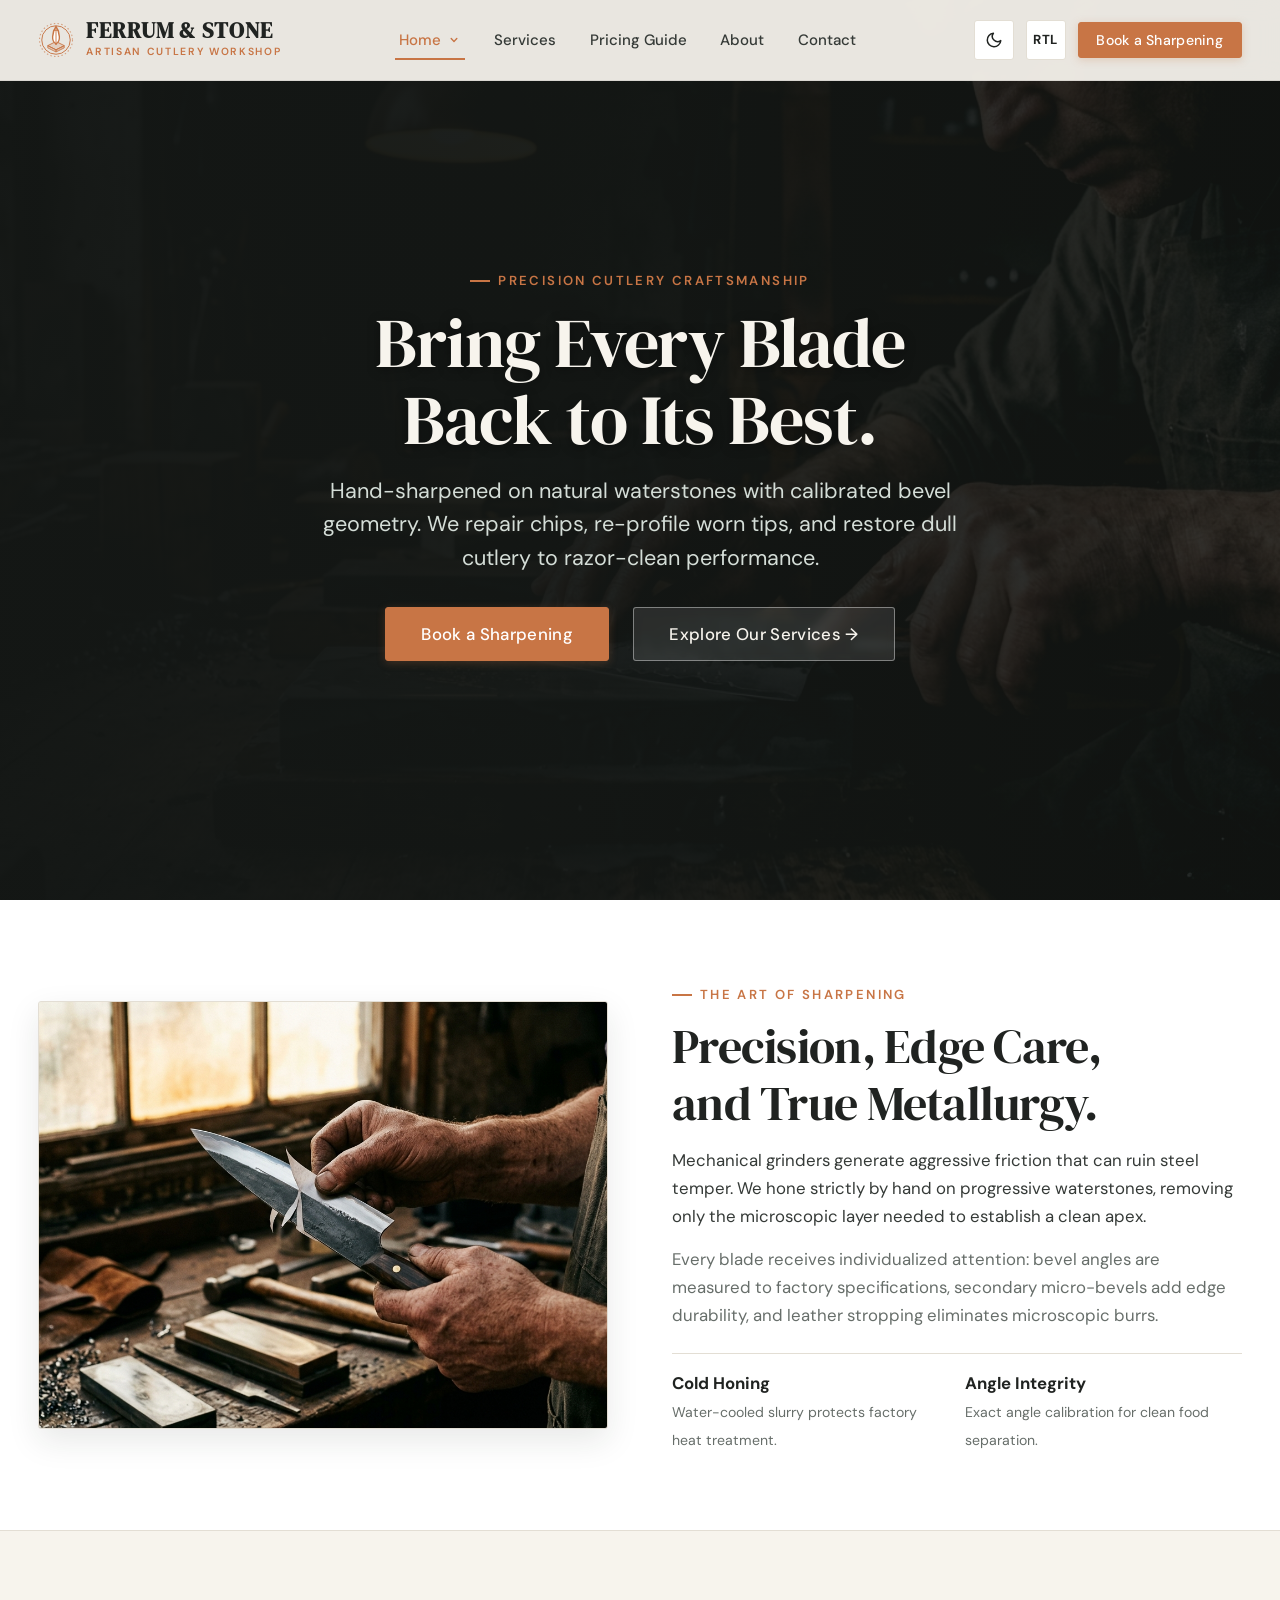
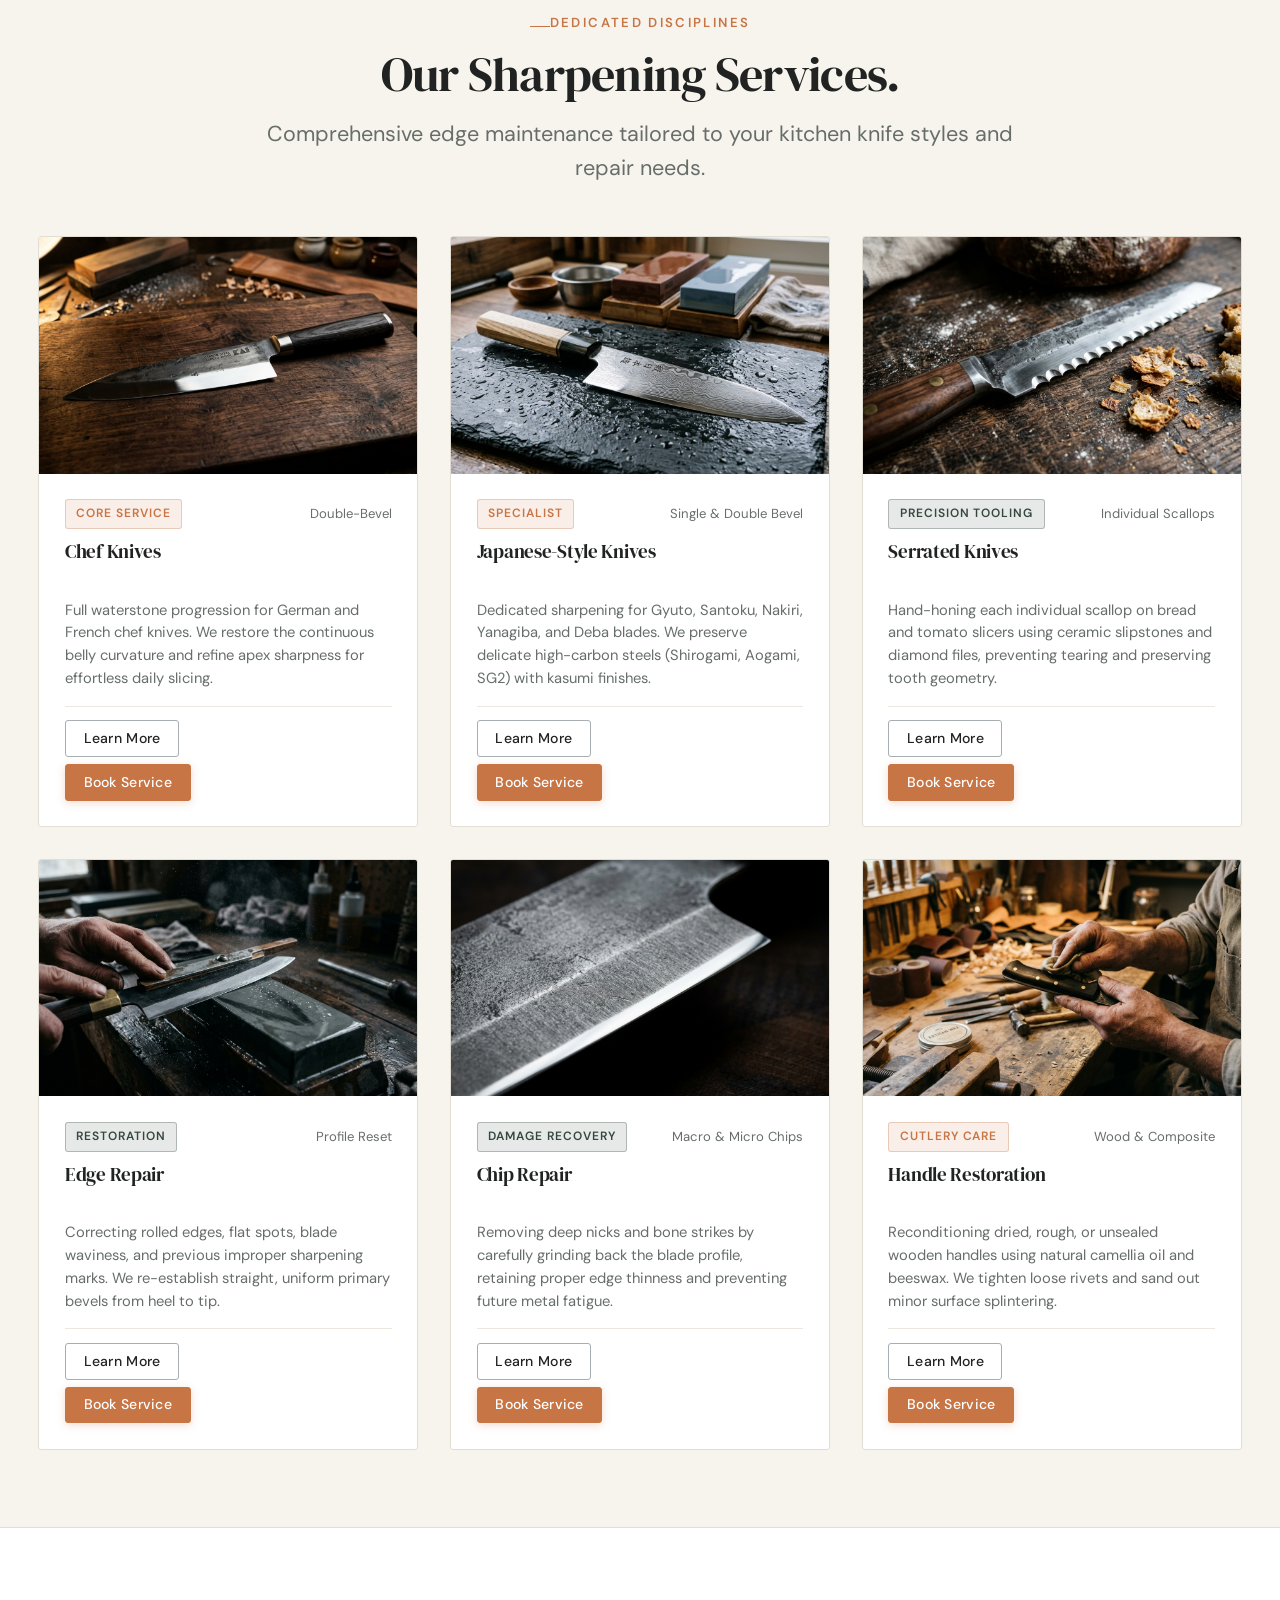
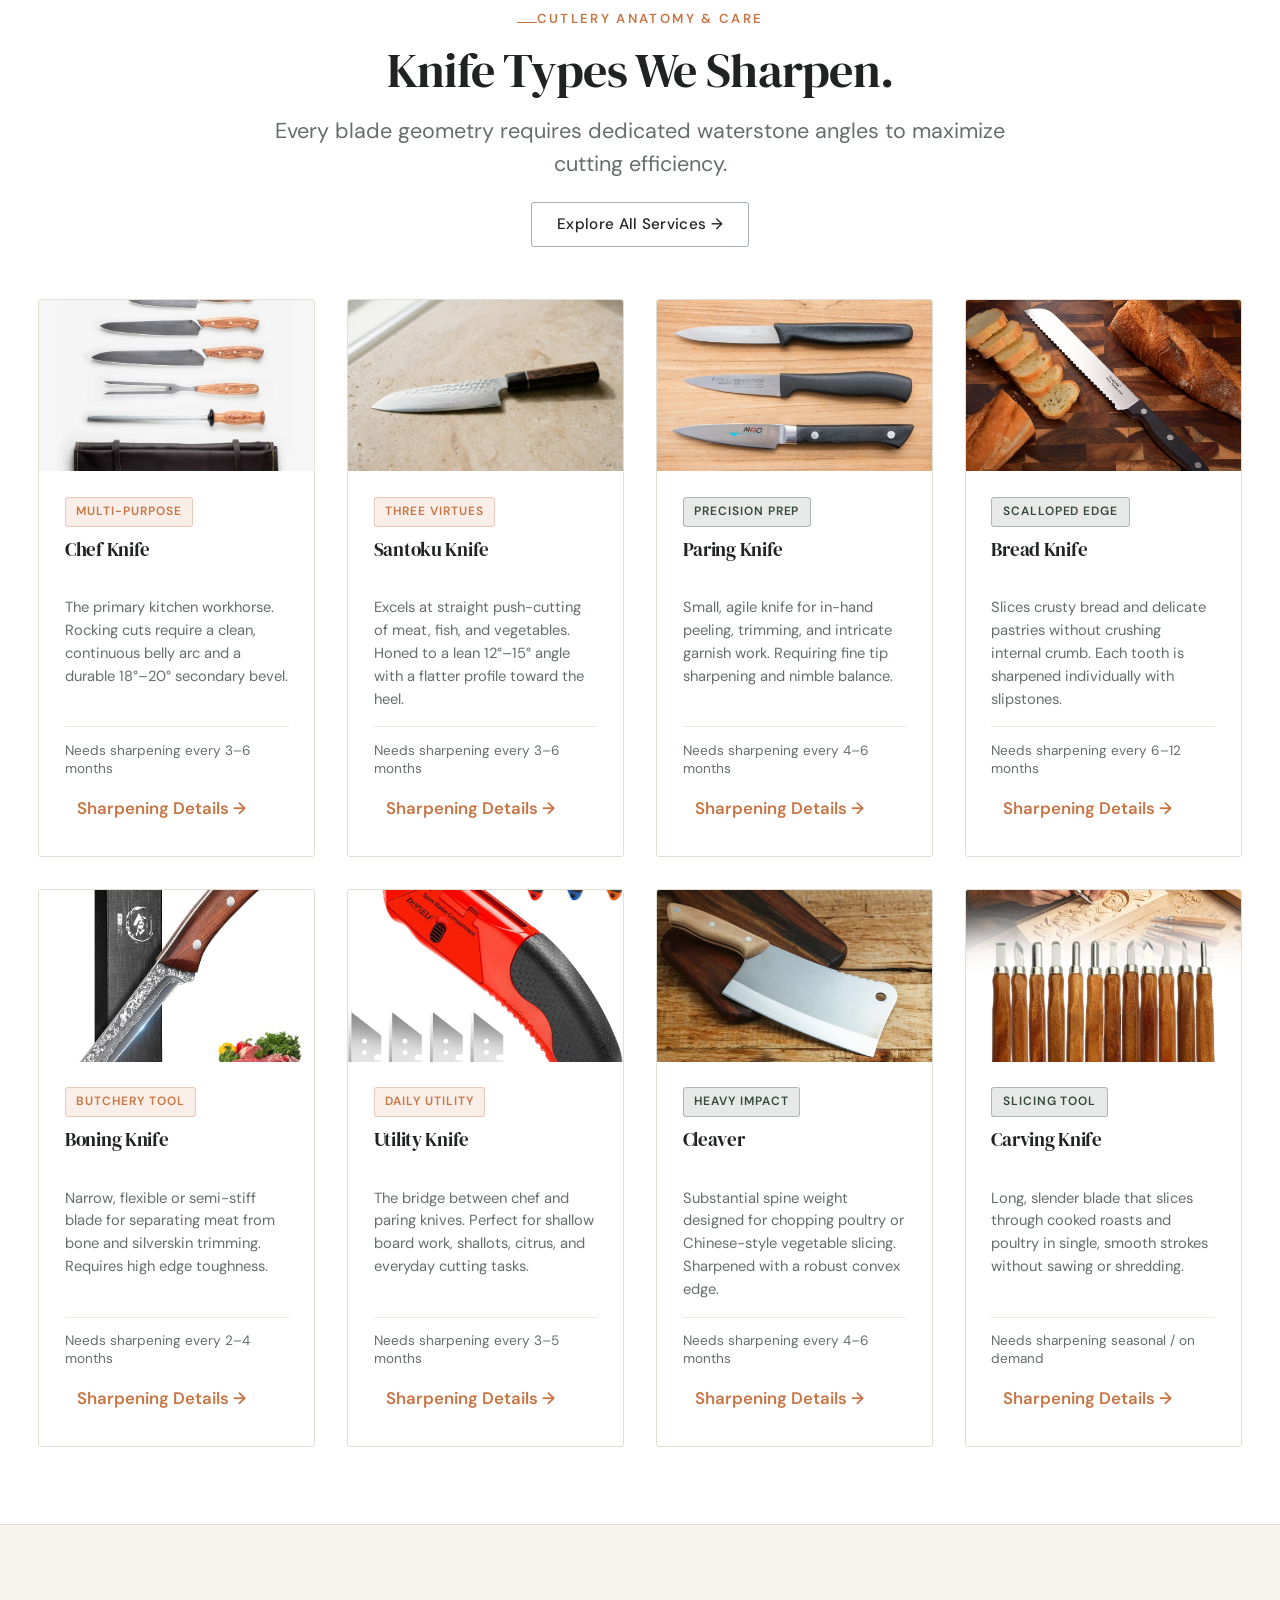
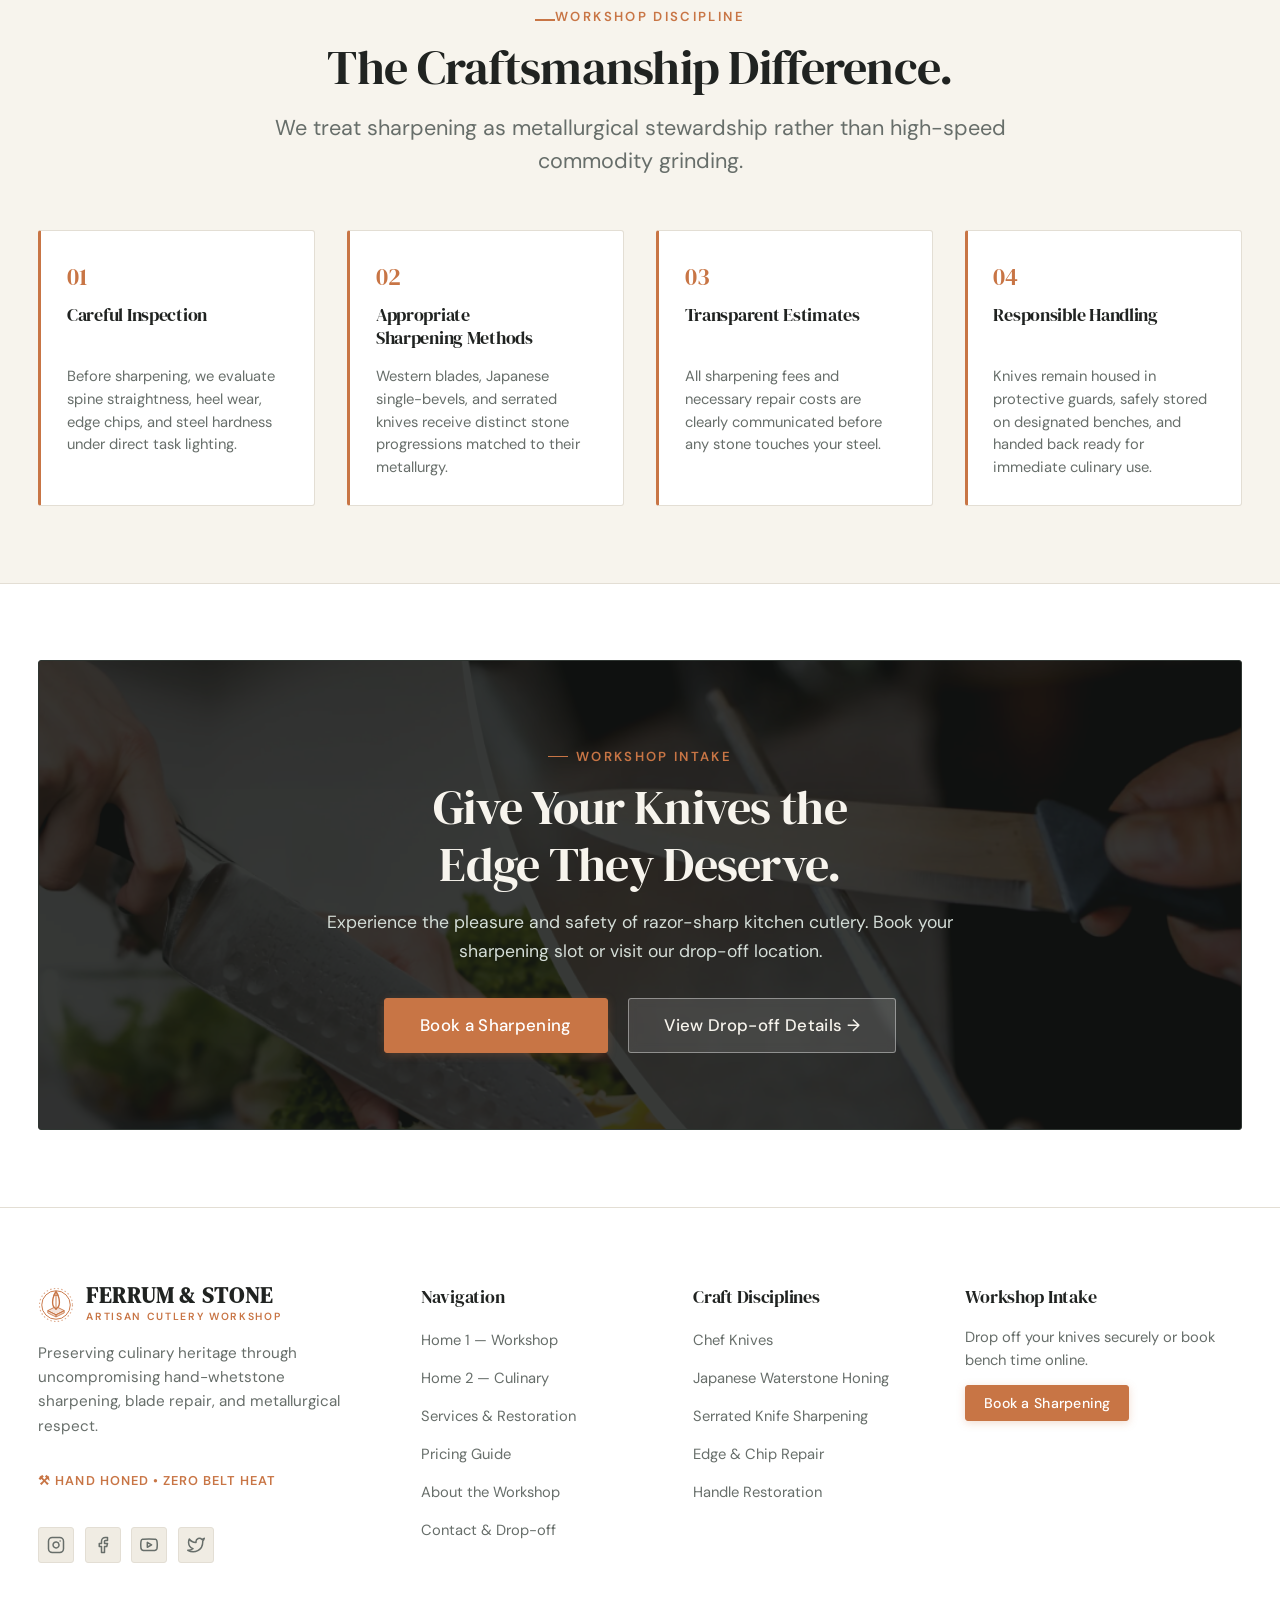
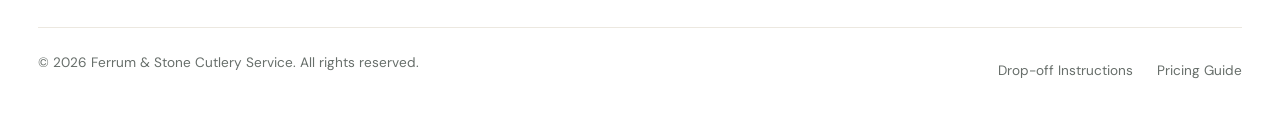
==== index.html @ 96466d09 "commit" ====
<!DOCTYPE html>
<html lang="en" dir="ltr" data-theme="light">
<head>
  <meta charset="UTF-8">
  <meta name="viewport" content="width=device-width, initial-scale=1.0">
  <title>Ferrum &amp; Stone | The Precision Workshop &bull; Artisan Knife Sharpening</title>
  <meta name="description" content="Precision waterstone knife sharpening and cutlery repair for culinary professionals and home cooks. Bring every blade back to its best.">
  <link rel="icon" type="image/svg+xml" href="assets/favicon.svg">
  <link rel="stylesheet" href="css/design-system.css">
  <link rel="stylesheet" href="css/layout.css">
</head>
<body>

  <!-- Page Loader -->
  <div id="pageLoader" class="page-loader" aria-hidden="true">
    <div class="loader-content">
      <svg class="loader-emblem" viewBox="0 0 48 48" fill="none" xmlns="http://www.w3.org/2000/svg">
        <circle cx="24" cy="24" r="22" stroke="#c06038" stroke-width="1.5" stroke-dasharray="3 3" opacity="0.6"/>
        <circle cx="24" cy="24" r="19" stroke="#c06038" stroke-width="1.25"/>
        <path d="M13 31.5L24 37L35 31.5L24 26L13 31.5Z" fill="#c06038" fill-opacity="0.25" stroke="#c06038" stroke-width="1.2"/>
        <path d="M24 6C24 6 28 11.5 28.5 19.5C28.8 24 26.8 27.5 24 29C21.2 27.5 19.2 24 19.5 19.5C20 11.5 24 6 24 6Z" fill="#181e1a" stroke="#d4af37" stroke-width="1.8"/>
        <line x1="24" y1="7" x2="24" y2="28" stroke="#ffffff" stroke-width="1.2" opacity="0.75"/>
        <circle cx="24" cy="29" r="2" fill="#ffd166"/>
      </svg>
      <div class="loader-brand-title">FERRUM &amp; STONE</div>
      <div class="loader-brand-sub">Artisan Cutlery Workshop</div>
      <div class="loader-bar-wrap"><div class="loader-bar-fill"></div></div>
    </div>
  </div>

  <!-- Shared Header / Navbar -->
  <header class="site-header" id="mainHeader">
    <div class="container">
      <nav class="navbar-container" aria-label="Main Navigation">
        
        <!-- Brand Logo -->
        <a href="index.html" class="brand-logo" aria-label="Ferrum and Stone - Home">
          <div class="brand-icon" aria-hidden="true">
            <svg viewBox="0 0 48 48" fill="none" xmlns="http://www.w3.org/2000/svg">
              <circle cx="24" cy="24" r="22" stroke="currentColor" stroke-width="1.5" stroke-dasharray="2 3" opacity="0.6"/>
              <circle cx="24" cy="24" r="19" stroke="currentColor" stroke-width="1.25"/>
              <path d="M13 31.5L24 37L35 31.5L24 26L13 31.5Z" fill="currentColor" fill-opacity="0.2" stroke="currentColor" stroke-width="1.2" stroke-linejoin="round"/>
              <path d="M13 31.5V34.5L24 40V37L13 31.5Z" fill="currentColor" fill-opacity="0.3" stroke="currentColor" stroke-width="1"/>
              <path d="M35 31.5V34.5L24 40V37L35 31.5Z" fill="currentColor" fill-opacity="0.4" stroke="currentColor" stroke-width="1"/>
              <path d="M24 6C24 6 28 11.5 28.5 19.5C28.8 24 26.8 27.5 24 29C21.2 27.5 19.2 24 19.5 19.5C20 11.5 24 6 24 6Z" fill="var(--bg-surface)" stroke="currentColor" stroke-width="1.8" stroke-linejoin="round"/>
              <line x1="24" y1="7" x2="24" y2="28" stroke="currentColor" stroke-width="1.2" stroke-linecap="round"/>
              <path d="M21 11H27" stroke="currentColor" stroke-width="1.5" stroke-linecap="round"/>
              <circle cx="24" cy="29" r="1.5" fill="currentColor"/>
            </svg>
          </div>
          <div class="brand-text">
            <span class="brand-name">Ferrum &amp; Stone</span>
            <span class="brand-tagline">Artisan Cutlery Workshop</span>
          </div>
        </a>

        <!-- Centered Navigation -->
        <div class="nav-center-wrapper">
          <ul class="nav-links">
            <li class="nav-dropdown" id="homeDropdown">
              <button type="button" class="dropdown-trigger active" aria-expanded="false" aria-haspopup="true" aria-controls="homeMenu">
                <span>Home</span>
                <svg class="chevron-icon" viewBox="0 0 20 20" fill="currentColor" aria-hidden="true">
                  <path fill-rule="evenodd" d="M5.293 7.293a1 1 0 011.414 0L10 10.586l3.293-3.293a1 1 0 111.414 1.414l-4 4a1 1 0 01-1.414 0l-4-4a1 1 0 010-1.414z" clip-rule="evenodd"/>
                </svg>
              </button>
              <div class="dropdown-menu" id="homeMenu" role="menu">
                <a href="index.html" class="dropdown-item" role="menuitem">Home 1 — Workshop</a>
                <a href="home-2.html" class="dropdown-item" role="menuitem">Home 2 — Culinary Edition</a>
              </div>
            </li>
            <li><a href="services.html" class="nav-link">Services</a></li>
            <li><a href="pricing.html" class="nav-link">Pricing Guide</a></li>
            <li><a href="about.html" class="nav-link">About</a></li>
            <li><a href="contact.html" class="nav-link">Contact</a></li>
          </ul>
        </div>

        <!-- Header Actions: Theme & Direction Toggles + CTA -->
        <div class="header-actions">
          <button type="button" class="btn-icon theme-toggle-btn" aria-label="Toggle dark/light theme" title="Toggle Theme">
            <svg class="icon-moon" width="18" height="18" viewBox="0 0 24 24" fill="none" stroke="currentColor" stroke-width="2" stroke-linecap="round" stroke-linejoin="round" aria-hidden="true">
              <path d="M21 12.79A9 9 0 1 1 11.21 3 7 7 0 0 0 21 12.79z"></path>
            </svg>
            <svg class="icon-sun" width="18" height="18" viewBox="0 0 24 24" fill="none" stroke="currentColor" stroke-width="2" stroke-linecap="round" stroke-linejoin="round" aria-hidden="true" style="display: none;">
              <circle cx="12" cy="12" r="5"></circle>
              <line x1="12" y1="1" x2="12" y2="3"></line>
              <line x1="12" y1="21" x2="12" y2="23"></line>
              <line x1="4.22" y1="4.22" x2="5.64" y2="5.64"></line>
              <line x1="18.36" y1="18.36" x2="19.78" y2="19.78"></line>
              <line x1="1" y1="12" x2="3" y2="12"></line>
              <line x1="21" y1="12" x2="23" y2="12"></line>
              <line x1="4.22" y1="19.78" x2="5.64" y2="18.36"></line>
              <line x1="18.36" y1="5.64" x2="19.78" y2="4.22"></line>
            </svg>
          </button>

          <button type="button" class="btn-icon dir-toggle-btn" aria-label="Toggle text direction LTR/RTL" title="Toggle RTL">
            <span class="dir-label">RTL</span>
          </button>

          <a href="contact.html#book" class="btn btn-primary btn-sm btn-book">Book a Sharpening</a>

          <!-- Hamburger Button (Mobile / Tablet / iPad) -->
          <button type="button" class="hamburger-btn" aria-label="Toggle Navigation Menu" aria-expanded="false" aria-controls="mobileDrawer">
            <span class="hamburger-icon" aria-hidden="true">
              <span class="hamburger-line"></span>
              <span class="hamburger-line"></span>
              <span class="hamburger-line"></span>
            </span>
          </button>
        </div>

      </nav>
    </div>
  </header>

  <!-- Mobile Drawer Backdrop & Menu -->
  <div class="mobile-nav-backdrop" id="mobileBackdrop"></div>
  <div class="mobile-nav-drawer" id="mobileDrawer" role="dialog" aria-modal="true" aria-label="Mobile Navigation">
    <div class="mobile-nav-header">
      <div class="brand-text">
        <span class="brand-name">Ferrum &amp; Stone</span>
        <span class="brand-tagline">Artisan Cutlery</span>
      </div>
      <button type="button" class="mobile-nav-close" aria-label="Close navigation menu">
        <svg width="20" height="20" viewBox="0 0 24 24" fill="none" stroke="currentColor" stroke-width="2" stroke-linecap="round" stroke-linejoin="round" aria-hidden="true">
          <line x1="18" y1="6" x2="6" y2="18"></line>
          <line x1="6" y1="6" x2="18" y2="18"></line>
        </svg>
      </button>
    </div>

    <div class="mobile-nav-list">
      <div class="mobile-dropdown" id="mobileHomeDropdown">
        <button type="button" class="mobile-dropdown-header active" aria-expanded="false">
          <span>Home</span>
          <svg class="chevron-icon" width="16" height="16" viewBox="0 0 20 20" fill="currentColor" aria-hidden="true">
            <path fill-rule="evenodd" d="M5.293 7.293a1 1 0 011.414 0L10 10.586l3.293-3.293a1 1 0 111.414 1.414l-4 4a1 1 0 01-1.414 0l-4-4a1 1 0 010-1.414z" clip-rule="evenodd"/>
          </svg>
        </button>
        <div class="mobile-sub-menu">
          <a href="index.html" class="mobile-sub-link active">Home 1 — Workshop</a>
          <a href="home-2.html" class="mobile-sub-link">Home 2 — Culinary Edition</a>
        </div>
      </div>
      <a href="services.html" class="mobile-nav-link">Services</a>
      <a href="pricing.html" class="mobile-nav-link">Pricing Guide</a>
      <a href="about.html" class="mobile-nav-link">About</a>
      <a href="contact.html" class="mobile-nav-link">Contact</a>
    </div>

    <div class="mobile-nav-footer">
      <a href="contact.html#book" class="btn btn-primary" style="width: 100%;">Book a Sharpening</a>
      <div class="mobile-toggles-row">
        <div class="mobile-toggle-item">
          <span>Theme:</span>
          <button type="button" class="btn-icon theme-toggle-btn" aria-label="Toggle theme in drawer">
            <svg class="icon-moon" width="16" height="16" viewBox="0 0 24 24" fill="none" stroke="currentColor" stroke-width="2"><path d="M21 12.79A9 9 0 1 1 11.21 3 7 7 0 0 0 21 12.79z"></path></svg>
            <svg class="icon-sun" width="16" height="16" viewBox="0 0 24 24" fill="none" stroke="currentColor" stroke-width="2" stroke-linecap="round" stroke-linejoin="round" style="display:none;"><circle cx="12" cy="12" r="5"></circle><line x1="12" y1="1" x2="12" y2="3"></line><line x1="12" y1="21" x2="12" y2="23"></line><line x1="4.22" y1="4.22" x2="5.64" y2="5.64"></line><line x1="18.36" y1="18.36" x2="19.78" y2="19.78"></line><line x1="1" y1="12" x2="3" y2="12"></line><line x1="21" y1="12" x2="23" y2="12"></line><line x1="4.22" y1="19.78" x2="5.64" y2="18.36"></line><line x1="18.36" y1="5.64" x2="19.78" y2="4.22"></line></svg>
          </button>
        </div>
        <div class="mobile-toggle-item">
          <span>Direction:</span>
          <button type="button" class="btn-icon dir-toggle-btn" aria-label="Toggle text direction in drawer">
            <span class="dir-label">RTL</span>
          </button>
        </div>
      </div>
    </div>
  </div>

  <!-- Main Content: Exactly 6 Sections -->
  <main id="mainContent">

    <!-- =======================================================================
         SECTION 1: FULL-SCREEN HERO
         "The Precision Workshop" Style
         ======================================================================= -->
    <section class="h1-hero" id="heroHome1" aria-label="Workshop Introduction">
      <div class="h1-hero-bg">
        <img src="assets/images/h1_hero_sharpening.jpg" alt="Artisan craftsman hand-sharpening a chef knife on a wet Japanese waterstone" loading="eager">
      </div>
      <div class="h1-hero-overlay"></div>
      
      <div class="container">
        <div class="h1-hero-content">
          <span class="eyebrow" style="color: var(--color-copper);">Precision Cutlery Craftsmanship</span>
          <h1>Bring Every Blade Back to Its Best.</h1>
          <p class="text-lead">
            Hand-sharpened on natural waterstones with calibrated bevel geometry. We repair chips, re-profile worn tips, and restore dull cutlery to razor-clean performance.
          </p>
          <div class="h1-hero-actions">
            <a href="contact.html#book" class="btn btn-primary btn-lg">Book a Sharpening</a>
            <a href="services.html" class="btn btn-secondary btn-lg">Explore Our Services &rarr;</a>
          </div>
        </div>
      </div>
    </section>

    <!-- =======================================================================
         SECTION 2: THE ART OF SHARPENING
         Editorial Split Layout with Large Process Photograph
         ======================================================================= -->
    <section style="padding: clamp(3.5rem, 6vw, 6.5rem) 0; background-color: var(--bg-surface); border-bottom: 1px solid var(--border-light);" id="artOfSharpening" aria-label="The Art of Sharpening">
      <div class="container">
        
        <div class="editorial-split">
          
          <!-- Large Process Photograph -->
          <div class="editorial-img-frame">
            <img src="assets/images/h1_process_editorial.jpg" alt="Artisan inspecting paper-thin edge test in workshop against natural light" loading="lazy">
          </div>

          <!-- Editorial Copy -->
          <div>
            <span class="eyebrow">The Art of Sharpening</span>
            <h2>Precision, Edge Care, and True Metallurgy.</h2>
            <p style="color: var(--text-body); font-size: 1.05rem; margin-bottom: var(--space-md);">
              Mechanical grinders generate aggressive friction that can ruin steel temper. We hone strictly by hand on progressive waterstones, removing only the microscopic layer needed to establish a clean apex.
            </p>
            <p style="color: var(--text-muted); margin-bottom: var(--space-lg);">
              Every blade receives individualized attention: bevel angles are measured to factory specifications, secondary micro-bevels add edge durability, and leather stropping eliminates microscopic burrs.
            </p>
            
            <div style="display: grid; grid-template-columns: 1fr 1fr; gap: 1rem; border-top: 1px solid var(--border-light); padding-top: var(--space-md);">
              <div>
                <strong style="color: var(--text-primary); display: block; font-size: 1.05rem;">Cold Honing</strong>
                <span style="font-size: 0.88rem; color: var(--text-muted);">Water-cooled slurry protects factory heat treatment.</span>
              </div>
              <div>
                <strong style="color: var(--text-primary); display: block; font-size: 1.05rem;">Angle Integrity</strong>
                <span style="font-size: 0.88rem; color: var(--text-muted);">Exact angle calibration for clean food separation.</span>
              </div>
            </div>
          </div>

        </div>

      </div>
    </section>

    <!-- =======================================================================
         SECTION 3: OUR SHARPENING SERVICES
         Six service categories with unique images & strictly max 2 cards per row
         ======================================================================= -->
    <section style="padding: clamp(3.5rem, 6vw, 6.5rem) 0; background-color: var(--bg-primary); border-bottom: 1px solid var(--border-light);" id="sharpeningServices" aria-label="Our Sharpening Services">
      <div class="container">
        
        <header class="section-header">
          <span class="eyebrow">Dedicated Disciplines</span>
          <h2>Our Sharpening Services.</h2>
          <p class="text-lead">
            Comprehensive edge maintenance tailored to your kitchen knife styles and repair needs.
          </p>
        </header>

        <!-- RESPONSIVE GRID: Desktop 3 cards per row, iPad & iPad Pro max 2 cards, Mobile 1 card -->
        <div class="services-grid">

          <!-- Service 1: Chef Knives -->
          <article class="feature-card">
            <div class="feature-card-media">
              <img src="assets/images/h1_service_chef.jpg" alt="Artisan forged carbon steel chef knife on dark wood board" loading="lazy">
            </div>
            <div class="feature-card-content">
              <div class="feature-card-header">
                <span class="badge badge-copper">Core Service</span>
                <span style="font-size: 0.82rem; color: var(--text-muted);">Double-Bevel</span>
              </div>
              <h3 class="feature-card-title">Chef Knives</h3>
              <p class="feature-card-desc">
                Full waterstone progression for German and French chef knives. We restore the continuous belly curvature and refine apex sharpness for effortless daily slicing.
              </p>
              <div class="feature-card-footer">
                <a href="services.html" class="btn btn-secondary btn-sm">Learn More</a>
                <a href="contact.html#book" class="btn btn-primary btn-sm">Book Service</a>
              </div>
            </div>
          </article>

          <!-- Service 2: Japanese-Style Knives -->
          <article class="feature-card">
            <div class="feature-card-media">
              <img src="assets/images/h1_service_japanese.jpg" alt="Japanese Gyuto knife with wavy Damascus steel and wa-handle" loading="lazy">
            </div>
            <div class="feature-card-content">
              <div class="feature-card-header">
                <span class="badge badge-copper">Specialist</span>
                <span style="font-size: 0.82rem; color: var(--text-muted);">Single &amp; Double Bevel</span>
              </div>
              <h3 class="feature-card-title">Japanese-Style Knives</h3>
              <p class="feature-card-desc">
                Dedicated sharpening for Gyuto, Santoku, Nakiri, Yanagiba, and Deba blades. We preserve delicate high-carbon steels (Shirogami, Aogami, SG2) with kasumi finishes.
              </p>
              <div class="feature-card-footer">
                <a href="services.html" class="btn btn-secondary btn-sm">Learn More</a>
                <a href="contact.html#book" class="btn btn-primary btn-sm">Book Service</a>
              </div>
            </div>
          </article>

          <!-- Service 3: Serrated Knives -->
          <article class="feature-card">
            <div class="feature-card-media">
              <img src="assets/images/h1_service_serrated.jpg" alt="Artisan serrated bread knife with individual sharpened scallops" loading="lazy">
            </div>
            <div class="feature-card-content">
              <div class="feature-card-header">
                <span class="badge badge-forest">Precision Tooling</span>
                <span style="font-size: 0.82rem; color: var(--text-muted);">Individual Scallops</span>
              </div>
              <h3 class="feature-card-title">Serrated Knives</h3>
              <p class="feature-card-desc">
                Hand-honing each individual scallop on bread and tomato slicers using ceramic slipstones and diamond files, preventing tearing and preserving tooth geometry.
              </p>
              <div class="feature-card-footer">
                <a href="services.html" class="btn btn-secondary btn-sm">Learn More</a>
                <a href="contact.html#book" class="btn btn-primary btn-sm">Book Service</a>
              </div>
            </div>
          </article>

          <!-- Service 4: Edge Repair -->
          <article class="feature-card">
            <div class="feature-card-media">
              <img src="assets/images/h1_service_edgerepair.jpg" alt="Macro view of knife edge reprofiling on coarse Japanese waterstone" loading="lazy">
            </div>
            <div class="feature-card-content">
              <div class="feature-card-header">
                <span class="badge badge-forest">Restoration</span>
                <span style="font-size: 0.82rem; color: var(--text-muted);">Profile Reset</span>
              </div>
              <h3 class="feature-card-title">Edge Repair</h3>
              <p class="feature-card-desc">
                Correcting rolled edges, flat spots, blade waviness, and previous improper sharpening marks. We re-establish straight, uniform primary bevels from heel to tip.
              </p>
              <div class="feature-card-footer">
                <a href="services.html" class="btn btn-secondary btn-sm">Learn More</a>
                <a href="contact.html#book" class="btn btn-primary btn-sm">Book Service</a>
              </div>
            </div>
          </article>

          <!-- Service 5: Chip Repair -->
          <article class="feature-card">
            <div class="feature-card-media">
              <img src="assets/images/h1_service_chiprepair.jpg" alt="Macro detail of restored bevel after chip grinding and polishing" loading="lazy">
            </div>
            <div class="feature-card-content">
              <div class="feature-card-header">
                <span class="badge badge-forest">Damage Recovery</span>
                <span style="font-size: 0.82rem; color: var(--text-muted);">Macro &amp; Micro Chips</span>
              </div>
              <h3 class="feature-card-title">Chip Repair</h3>
              <p class="feature-card-desc">
                Removing deep nicks and bone strikes by carefully grinding back the blade profile, retaining proper edge thinness and preventing future metal fatigue.
              </p>
              <div class="feature-card-footer">
                <a href="services.html" class="btn btn-secondary btn-sm">Learn More</a>
                <a href="contact.html#book" class="btn btn-primary btn-sm">Book Service</a>
              </div>
            </div>
          </article>

          <!-- Service 6: Handle Restoration -->
          <article class="feature-card">
            <div class="feature-card-media">
              <img src="assets/images/h1_service_handlerestore.jpg" alt="Artisan craftsman restoring wooden knife handle with wax conditioner" loading="lazy">
            </div>
            <div class="feature-card-content">
              <div class="feature-card-header">
                <span class="badge badge-copper">Cutlery Care</span>
                <span style="font-size: 0.82rem; color: var(--text-muted);">Wood &amp; Composite</span>
              </div>
              <h3 class="feature-card-title">Handle Restoration</h3>
              <p class="feature-card-desc">
                Reconditioning dried, rough, or unsealed wooden handles using natural camellia oil and beeswax. We tighten loose rivets and sand out minor surface splintering.
              </p>
              <div class="feature-card-footer">
                <a href="services.html" class="btn btn-secondary btn-sm">Learn More</a>
                <a href="contact.html#book" class="btn btn-primary btn-sm">Book Service</a>
              </div>
            </div>
          </article>

        </div>

      </div>
    </section>

    <!-- =======================================================================
         SECTION 4: KNIFE COLLECTION SHOWCASE
         Eight distinct knife types showcase with unique images & max 2 cards per row
         ======================================================================= -->
    <section style="padding: clamp(3.5rem, 6vw, 6.5rem) 0; background-color: var(--bg-surface); border-bottom: 1px solid var(--border-light);" id="knifeCollection" aria-label="Knife Collection Showcase">
      <div class="container">
        
        <header class="section-header">
          <span class="eyebrow">Cutlery Anatomy &amp; Care</span>
          <h2>Knife Types We Sharpen.</h2>
          <p class="text-lead">
            Every blade geometry requires dedicated waterstone angles to maximize cutting efficiency.
          </p>
          <div style="margin-top: 1.25rem;">
            <a href="services.html" class="btn btn-secondary">Explore All Services &rarr;</a>
          </div>
        </header>

        <!-- RESPONSIVE GRID: Desktop 4 cards per row, iPad & iPad Pro max 2 cards, Mobile 1 card -->
        <div class="collection-grid">

          <!-- 1. Chef Knife -->
          <article class="feature-card">
            <div class="feature-card-media">
              <img src="assets/images/h1_knife_chef.jpg" alt="Classic Western Chef knife on workbench" loading="lazy">
            </div>
            <div class="feature-card-content">
              <div class="feature-card-header">
                <span class="badge badge-copper">Multi-Purpose</span>
              </div>
              <h3 class="feature-card-title">Chef Knife</h3>
              <p class="feature-card-desc">
                The primary kitchen workhorse. Rocking cuts require a clean, continuous belly arc and a durable 18&deg;&ndash;20&deg; secondary bevel.
              </p>
              <div class="feature-card-footer">
                <span style="font-size: 0.85rem; color: var(--text-muted);">Needs sharpening every 3–6 months</span>
                <a href="services.html" class="btn-ghost">Sharpening Details &rarr;</a>
              </div>
            </div>
          </article>

          <!-- 2. Santoku -->
          <article class="feature-card">
            <div class="feature-card-media">
              <img src="assets/images/h1_knife_santoku.jpg" alt="Japanese Santoku knife with subtle Damascus ripples" loading="lazy">
            </div>
            <div class="feature-card-content">
              <div class="feature-card-header">
                <span class="badge badge-copper">Three Virtues</span>
              </div>
              <h3 class="feature-card-title">Santoku Knife</h3>
              <p class="feature-card-desc">
                Excels at straight push-cutting of meat, fish, and vegetables. Honed to a lean 12&deg;&ndash;15&deg; angle with a flatter profile toward the heel.
              </p>
              <div class="feature-card-footer">
                <span style="font-size: 0.85rem; color: var(--text-muted);">Needs sharpening every 3–6 months</span>
                <a href="services.html" class="btn-ghost">Sharpening Details &rarr;</a>
              </div>
            </div>
          </article>

          <!-- 3. Paring Knife -->
          <article class="feature-card">
            <div class="feature-card-media">
              <img src="assets/images/h1_knife_paring_user.jpg" alt="Precision paring knives on wooden surface" loading="lazy">
            </div>
            <div class="feature-card-content">
              <div class="feature-card-header">
                <span class="badge badge-forest">Precision Prep</span>
              </div>
              <h3 class="feature-card-title">Paring Knife</h3>
              <p class="feature-card-desc">
                Small, agile knife for in-hand peeling, trimming, and intricate garnish work. Requiring fine tip sharpening and nimble balance.
              </p>
              <div class="feature-card-footer">
                <span style="font-size: 0.85rem; color: var(--text-muted);">Needs sharpening every 4–6 months</span>
                <a href="services.html" class="btn-ghost">Sharpening Details &rarr;</a>
              </div>
            </div>
          </article>

          <!-- 4. Bread Knife -->
          <article class="feature-card">
            <div class="feature-card-media">
              <img src="assets/images/h1_knife_bread_user.jpg" alt="Serrated bread knife beside sliced artisan loaf" loading="lazy">
            </div>
            <div class="feature-card-content">
              <div class="feature-card-header">
                <span class="badge badge-forest">Scalloped Edge</span>
              </div>
              <h3 class="feature-card-title">Bread Knife</h3>
              <p class="feature-card-desc">
                Slices crusty bread and delicate pastries without crushing internal crumb. Each tooth is sharpened individually with slipstones.
              </p>
              <div class="feature-card-footer">
                <span style="font-size: 0.85rem; color: var(--text-muted);">Needs sharpening every 6–12 months</span>
                <a href="services.html" class="btn-ghost">Sharpening Details &rarr;</a>
              </div>
            </div>
          </article>

          <!-- 5. Boning Knife -->
          <article class="feature-card">
            <div class="feature-card-media">
              <img src="assets/images/h1_knife_boning_user.png" alt="Curved boning and prep knife with wooden handle" loading="lazy">
            </div>
            <div class="feature-card-content">
              <div class="feature-card-header">
                <span class="badge badge-copper">Butchery Tool</span>
              </div>
              <h3 class="feature-card-title">Boning Knife</h3>
              <p class="feature-card-desc">
                Narrow, flexible or semi-stiff blade for separating meat from bone and silverskin trimming. Requires high edge toughness.
              </p>
              <div class="feature-card-footer">
                <span style="font-size: 0.85rem; color: var(--text-muted);">Needs sharpening every 2–4 months</span>
                <a href="services.html" class="btn-ghost">Sharpening Details &rarr;</a>
              </div>
            </div>
          </article>

          <!-- 6. Utility Knife -->
          <article class="feature-card">
            <div class="feature-card-media">
              <img src="assets/images/h1_knife_utility_user.png" alt="Utility knife with replaceable keen cutting blades" loading="lazy">
            </div>
            <div class="feature-card-content">
              <div class="feature-card-header">
                <span class="badge badge-copper">Daily Utility</span>
              </div>
              <h3 class="feature-card-title">Utility Knife</h3>
              <p class="feature-card-desc">
                The bridge between chef and paring knives. Perfect for shallow board work, shallots, citrus, and everyday cutting tasks.
              </p>
              <div class="feature-card-footer">
                <span style="font-size: 0.85rem; color: var(--text-muted);">Needs sharpening every 3–5 months</span>
                <a href="services.html" class="btn-ghost">Sharpening Details &rarr;</a>
              </div>
            </div>
          </article>

          <!-- 7. Cleaver -->
          <article class="feature-card">
            <div class="feature-card-media">
              <img src="assets/images/h1_knife_cleaver_user.jpg" alt="Heavy steel meat cleaver on wooden board" loading="lazy">
            </div>
            <div class="feature-card-content">
              <div class="feature-card-header">
                <span class="badge badge-forest">Heavy Impact</span>
              </div>
              <h3 class="feature-card-title">Cleaver</h3>
              <p class="feature-card-desc">
                Substantial spine weight designed for chopping poultry or Chinese-style vegetable slicing. Sharpened with a robust convex edge.
              </p>
              <div class="feature-card-footer">
                <span style="font-size: 0.85rem; color: var(--text-muted);">Needs sharpening every 4–6 months</span>
                <a href="services.html" class="btn-ghost">Sharpening Details &rarr;</a>
              </div>
            </div>
          </article>

          <!-- 8. Carving Knife -->
          <article class="feature-card">
            <div class="feature-card-media">
              <img src="assets/images/h1_knife_carving_user.jpg" alt="Artisan woodcarving knives and chisel set on workbench" loading="lazy">
            </div>
            <div class="feature-card-content">
              <div class="feature-card-header">
                <span class="badge badge-forest">Slicing Tool</span>
              </div>
              <h3 class="feature-card-title">Carving Knife</h3>
              <p class="feature-card-desc">
                Long, slender blade that slices through cooked roasts and poultry in single, smooth strokes without sawing or shredding.
              </p>
              <div class="feature-card-footer">
                <span style="font-size: 0.85rem; color: var(--text-muted);">Needs sharpening seasonal / on demand</span>
                <a href="services.html" class="btn-ghost">Sharpening Details &rarr;</a>
              </div>
            </div>
          </article>

        </div>

      </div>
    </section>

    <!-- =======================================================================
         SECTION 5: THE CRAFTSMANSHIP DIFFERENCE
         Horizontal Editorial Layout
         (Careful Inspection, Appropriate Methods, Transparent Estimates, Responsible Handling)
         ======================================================================= -->
    <section style="padding: clamp(3.5rem, 6vw, 6.5rem) 0; background-color: var(--bg-primary); border-bottom: 1px solid var(--border-light);" id="craftsmanshipDifference" aria-label="The Craftsmanship Difference">
      <div class="container">
        
        <header class="section-header">
          <span class="eyebrow">Workshop Discipline</span>
          <h2>The Craftsmanship Difference.</h2>
          <p class="text-lead">
            We treat sharpening as metallurgical stewardship rather than high-speed commodity grinding.
          </p>
        </header>

        <!-- Distinctive Horizontal 2x2 Pillars Grid -->
        <div class="craft-pillars-grid">

          <!-- Pillar 1: Careful Inspection -->
          <div class="pillar-item">
            <span class="pillar-num">01</span>
            <h3 class="pillar-title">Careful Inspection</h3>
            <p class="pillar-desc">
              Before sharpening, we evaluate spine straightness, heel wear, edge chips, and steel hardness under direct task lighting.
            </p>
          </div>

          <!-- Pillar 2: Appropriate Sharpening Methods -->
          <div class="pillar-item">
            <span class="pillar-num">02</span>
            <h3 class="pillar-title">Appropriate Sharpening Methods</h3>
            <p class="pillar-desc">
              Western blades, Japanese single-bevels, and serrated knives receive distinct stone progressions matched to their metallurgy.
            </p>
          </div>

          <!-- Pillar 3: Transparent Estimates -->
          <div class="pillar-item">
            <span class="pillar-num">03</span>
            <h3 class="pillar-title">Transparent Estimates</h3>
            <p class="pillar-desc">
              All sharpening fees and necessary repair costs are clearly communicated before any stone touches your steel.
            </p>
          </div>

          <!-- Pillar 4: Responsible Handling -->
          <div class="pillar-item">
            <span class="pillar-num">04</span>
            <h3 class="pillar-title">Responsible Handling</h3>
            <p class="pillar-desc">
              Knives remain housed in protective guards, safely stored on designated benches, and handed back ready for immediate culinary use.
            </p>
          </div>

        </div>

      </div>
    </section>

    <!-- =======================================================================
         SECTION 6: FINAL BOOKING CTA
         Dark Premium Panel with Strong Closing Image
         ======================================================================= -->
    <section style="padding: clamp(3.5rem, 6vw, 6.5rem) 0; background-color: var(--bg-surface);" id="finalBookingCTA" aria-label="Book a Sharpening">
      <div class="container">
        
        <div class="closing-cta-panel">
          <div class="closing-cta-bg">
            <img src="assets/images/h1_cta_bg_user.png" alt="Culinary knife cutting vegetables and chef steel honing rod" loading="lazy">
          </div>
          
          <div class="closing-cta-content">
            <span class="eyebrow" style="color: var(--color-copper); margin-bottom: 0.75rem;">Workshop Intake</span>
            <h2>Give Your Knives the Edge They Deserve.</h2>
            <p>
              Experience the pleasure and safety of razor-sharp kitchen cutlery. Book your sharpening slot or visit our drop-off location.
            </p>
            <div style="display: flex; justify-content: center; align-items: center; flex-wrap: wrap; gap: 1.25rem;">
              <a href="contact.html#book" class="btn btn-primary btn-lg">Book a Sharpening</a>
              <a href="contact.html" class="btn btn-secondary btn-lg">View Drop-off Details &rarr;</a>
            </div>
          </div>
        </div>

      </div>
    </section>

  </main>

  <!-- Shared Footer -->
  <footer class="site-footer">
    <div class="container">
      <div class="footer-grid">
        
        <div class="footer-brand">
          <div class="brand-logo">
            <div class="brand-icon" aria-hidden="true">
              <svg viewBox="0 0 48 48" fill="none" xmlns="http://www.w3.org/2000/svg">
                <circle cx="24" cy="24" r="22" stroke="currentColor" stroke-width="1.5" stroke-dasharray="2 3" opacity="0.6"/>
                <circle cx="24" cy="24" r="19" stroke="currentColor" stroke-width="1.25"/>
                <path d="M13 31.5L24 37L35 31.5L24 26L13 31.5Z" fill="currentColor" fill-opacity="0.2" stroke="currentColor" stroke-width="1.2" stroke-linejoin="round"/>
                <path d="M13 31.5V34.5L24 40V37L13 31.5Z" fill="currentColor" fill-opacity="0.3" stroke="currentColor" stroke-width="1"/>
                <path d="M35 31.5V34.5L24 40V37L35 31.5Z" fill="currentColor" fill-opacity="0.4" stroke="currentColor" stroke-width="1"/>
                <path d="M24 6C24 6 28 11.5 28.5 19.5C28.8 24 26.8 27.5 24 29C21.2 27.5 19.2 24 19.5 19.5C20 11.5 24 6 24 6Z" fill="var(--bg-surface)" stroke="currentColor" stroke-width="1.8" stroke-linejoin="round"/>
                <line x1="24" y1="7" x2="24" y2="28" stroke="currentColor" stroke-width="1.2" stroke-linecap="round"/>
                <path d="M21 11H27" stroke="currentColor" stroke-width="1.5" stroke-linecap="round"/>
                <circle cx="24" cy="29" r="1.5" fill="currentColor"/>
              </svg>
            </div>
            <div class="brand-text">
              <span class="brand-name">Ferrum &amp; Stone</span>
              <span class="brand-tagline">Artisan Cutlery Workshop</span>
            </div>
          </div>
          <p class="footer-desc">
            Preserving culinary heritage through uncompromising hand-whetstone sharpening, blade repair, and metallurgical respect.
          </p>
          <div class="footer-craft-badge">
            <span>&#9874; Hand Honed &bull; Zero Belt Heat</span>
          </div>

          <div class="footer-social-links" aria-label="Workshop social media channels">
            <a href="https://instagram.com" class="footer-social-icon" aria-label="Instagram" target="_blank" rel="noopener noreferrer">
              <svg width="18" height="18" viewBox="0 0 24 24" fill="none" stroke="currentColor" stroke-width="2" stroke-linecap="round" stroke-linejoin="round" aria-hidden="true"><rect x="2" y="2" width="20" height="20" rx="5" ry="5"></rect><path d="M16 11.37A4 4 0 1 1 12.63 8 4 4 0 0 1 16 11.37z"></path><line x1="17.5" y1="6.5" x2="17.51" y2="6.5"></line></svg>
            </a>
            <a href="https://facebook.com" class="footer-social-icon" aria-label="Facebook" target="_blank" rel="noopener noreferrer">
              <svg width="18" height="18" viewBox="0 0 24 24" fill="none" stroke="currentColor" stroke-width="2" stroke-linecap="round" stroke-linejoin="round" aria-hidden="true"><path d="M18 2h-3a5 5 0 0 0-5 5v3H7v4h3v8h4v-8h3l1-4h-4V7a1 1 0 0 1 1-1h3z"></path></svg>
            </a>
            <a href="https://youtube.com" class="footer-social-icon" aria-label="YouTube" target="_blank" rel="noopener noreferrer">
              <svg width="18" height="18" viewBox="0 0 24 24" fill="none" stroke="currentColor" stroke-width="2" stroke-linecap="round" stroke-linejoin="round" aria-hidden="true"><path d="M22.54 6.42a2.78 2.78 0 0 0-1.94-2C18.88 4 12 4 12 4s-6.88 0-8.6.46a2.78 2.78 0 0 0-1.94 2A29 29 0 0 0 1 11.75a29 29 0 0 0 .46 5.33A2.78 2.78 0 0 0 3.4 19c1.72.46 8.6.46 8.6.46s6.88 0 8.6-.46a2.78 2.78 0 0 0 1.94-2 29 29 0 0 0 .46-5.25 29 29 0 0 0-.46-5.33z"></path><polygon points="9.75 15.02 15.5 11.75 9.75 8.48 9.75 15.02"></polygon></svg>
            </a>
            <a href="https://x.com" class="footer-social-icon" aria-label="X (formerly Twitter)" target="_blank" rel="noopener noreferrer">
              <svg width="18" height="18" viewBox="0 0 24 24" fill="none" stroke="currentColor" stroke-width="2" stroke-linecap="round" stroke-linejoin="round" aria-hidden="true"><path d="M23 3a10.9 10.9 0 0 1-3.14 1.53 4.48 4.48 0 0 0-7.86 3v1A10.66 10.66 0 0 1 3 4s-4 9 5 13a11.64 11.64 0 0 1-7 2c9 5 20 0 20-11.5a4.5 4.5 0 0 0-.08-.83A7.72 7.72 0 0 0 23 3z"></path></svg>
            </a>
          </div>
        </div>

        <div>
          <h4 class="footer-heading">Navigation</h4>
          <ul class="footer-links">
            <li><a href="index.html">Home 1 — Workshop</a></li>
            <li><a href="home-2.html">Home 2 — Culinary</a></li>
            <li><a href="services.html">Services &amp; Restoration</a></li>
            <li><a href="pricing.html">Pricing Guide</a></li>
            <li><a href="about.html">About the Workshop</a></li>
            <li><a href="contact.html">Contact &amp; Drop-off</a></li>
          </ul>
        </div>

        <div>
          <h4 class="footer-heading">Craft Disciplines</h4>
          <ul class="footer-links">
            <li><a href="services.html">Chef Knives</a></li>
            <li><a href="services.html">Japanese Waterstone Honing</a></li>
            <li><a href="services.html">Serrated Knife Sharpening</a></li>
            <li><a href="services.html">Edge &amp; Chip Repair</a></li>
            <li><a href="services.html">Handle Restoration</a></li>
          </ul>
        </div>

        <div>
          <h4 class="footer-heading">Workshop Intake</h4>
          <p style="font-size: 0.92rem; color: var(--text-muted); line-height: 1.6; margin-bottom: 0.75rem;">
            Drop off your knives securely or book bench time online.
          </p>
          <a href="contact.html#book" class="btn btn-primary btn-sm">Book a Sharpening</a>
        </div>

      </div>

      <div class="footer-bottom">
        <p>&copy; 2026 Ferrum &amp; Stone Cutlery Service. All rights reserved.</p>
        <div style="display: flex; gap: 1.5rem; align-items: center;">
          <a href="contact.html">Drop-off Instructions</a>
          <a href="pricing.html">Pricing Guide</a>
        </div>
      </div>
    </div>
  </footer>

  <!-- Floating Back to Top Button -->
  <button type="button" class="back-to-top-btn" id="backToTopBtn" aria-label="Back to top" title="Back to top">
    <svg width="20" height="20" viewBox="0 0 24 24" fill="none" stroke="currentColor" stroke-width="2.5" stroke-linecap="round" stroke-linejoin="round" aria-hidden="true">
      <path d="M18 15l-6-6-6 6"/>
    </svg>
  </button>

  <script src="js/app.js"></script>
</body>
</html>
---- css/design-system.css ----
/* ==========================================================================
   FERRUM & STONE — ARTISAN CUTLERY & KNIFE SHARPENING
   Phase 1 Design System & Foundational Styles
   ========================================================================== */

/* --------------------------------------------------------------------------
   Google Fonts Import: DM Serif Display & DM Sans (Only 2 Font Families)
   -------------------------------------------------------------------------- */
@import url('https://fonts.googleapis.com/css2?family=DM+Sans:ital,opsz,wght@0,9..40,100..1000;1,9..40,100..1000&family=DM+Serif+Display:ital@0;1&display=swap');

/* --------------------------------------------------------------------------
   CSS Custom Properties & Color Tokens
   -------------------------------------------------------------------------- */
:root {
  /* Brand Core Palette */
  --color-charcoal: #202321;
  --color-warm-ivory: #F7F4ED;
  --color-steel-grey: #A7ADB0;
  --color-copper: #C87545;
  --color-copper-hover: #b46335;
  --color-copper-glow: rgba(200, 117, 69, 0.25);
  --color-forest-green: #35483D;
  --color-forest-green-hover: #29382f;
  --color-white: #FFFFFF;
  --color-body-text: #353A37;

  /* Typography */
  --font-heading: 'DM Serif Display', Georgia, serif;
  --font-body: 'DM Sans', -apple-system, BlinkMacSystemFont, 'Segoe UI', Roboto, Helvetica, Arial, sans-serif;

  /* Light Theme (Default) */
  --bg-primary: #F7F4ED;
  --bg-surface: #FFFFFF;
  --bg-surface-elevated: #F0ECE3;
  --bg-accent-subtle: #EBE5D9;
  --bg-contrast: #202321;
  --text-contrast: #F7F4ED;

  --text-primary: #202321;
  --text-body: #353A37;
  --text-muted: #676E6A;
  --text-light: #8E9692;

  --border-light: #E3DED4;
  --border-subtle: #ECE8E0;
  --border-strong: #A7ADB0;

  --shadow-sm: 0 1px 3px rgba(32, 35, 33, 0.05);
  --shadow-md: 0 4px 16px rgba(32, 35, 33, 0.07);
  --shadow-lg: 0 12px 32px rgba(32, 35, 33, 0.1);
  --shadow-focus: 0 0 0 3px rgba(200, 117, 69, 0.35);

  --navbar-bg: rgba(247, 244, 237, 0.94);
  --navbar-border: rgba(32, 35, 33, 0.08);

  /* Spacing Scale */
  --space-2xs: 0.25rem;  /* 4px */
  --space-xs: 0.5rem;    /* 8px */
  --space-sm: 0.75rem;   /* 12px */
  --space-md: 1rem;      /* 16px */
  --space-lg: 1.5rem;    /* 24px */
  --space-xl: 2rem;      /* 32px */
  --space-2xl: 3rem;     /* 48px */
  --space-3xl: 4.5rem;   /* 72px */
  --space-4xl: 6rem;     /* 96px */

  /* Border Radius */
  --radius-sm: 3px;
  --radius-md: 6px;
  --radius-lg: 8px;
  --radius-full: 9999px;

  /* Transitions */
  --transition-fast: 0.18s cubic-bezier(0.4, 0, 0.2, 1);
  --transition-normal: 0.28s cubic-bezier(0.4, 0, 0.2, 1);
  --transition-slow: 0.45s cubic-bezier(0.4, 0, 0.2, 1);

  /* Container Widths */
  --container-max: 1320px;
  --container-narrow: 940px;
  --page-intro-min-height: 380px;
}

/* --------------------------------------------------------------------------
   Dark Theme Overrides
   -------------------------------------------------------------------------- */
[data-theme="dark"] {
  --bg-primary: #151816;
  --bg-surface: #202321;
  --bg-surface-elevated: #282C29;
  --bg-accent-subtle: #2F3430;
  --bg-contrast: #F7F4ED;
  --text-contrast: #202321;

  --text-primary: #F7F4ED;
  --text-body: #D4DDD7;
  --text-muted: #A7ADB0;
  --text-light: #7E8582;

  --border-light: #2E3330;
  --border-subtle: #252A27;
  --border-strong: #49514D;

  --shadow-sm: 0 1px 3px rgba(0, 0, 0, 0.35);
  --shadow-md: 0 4px 18px rgba(0, 0, 0, 0.45);
  --shadow-lg: 0 12px 36px rgba(0, 0, 0, 0.6);
  --shadow-focus: 0 0 0 3px rgba(217, 133, 83, 0.45);

  --navbar-bg: rgba(21, 24, 22, 0.94);
  --navbar-border: rgba(255, 255, 255, 0.08);

  --color-copper: #D98553;
  --color-copper-hover: #E39567;
  --color-forest-green: #486353;
  --color-forest-green-hover: #587966;
}

/* --------------------------------------------------------------------------
   Reset & Baseline
   -------------------------------------------------------------------------- */
*, *::before, *::after {
  box-sizing: border-box;
  margin: 0;
  padding: 0;
}

html {
  font-size: 16px;
  scroll-behavior: smooth;
  -webkit-text-size-adjust: 100%;
}

body {
  font-family: var(--font-body);
  font-size: 1.05rem;
  line-height: 1.65;
  color: var(--text-body);
  background-color: var(--bg-primary);
  min-height: 100vh;
  display: flex;
  flex-direction: column;
  overflow-x: hidden;
  transition: background-color var(--transition-normal), color var(--transition-normal);
  -webkit-font-smoothing: antialiased;
  -moz-osx-font-smoothing: grayscale;
}

main {
  flex: 1 0 auto;
  width: 100%;
}

img, svg, video {
  display: block;
  max-width: 100%;
  height: auto;
}

a {
  color: inherit;
  text-decoration: none;
  transition: color var(--transition-fast);
}

button, input, textarea, select {
  font: inherit;
  color: inherit;
  background: none;
  border: none;
}

ul, ol {
  list-style: none;
}

/* Accessible Focus Ring */
:focus-visible {
  outline: 2px solid var(--color-copper);
  outline-offset: 3px;
}

/* --------------------------------------------------------------------------
   Typography Hierarchy
   -------------------------------------------------------------------------- */
h1, h2, h3, h4, h5, h6 {
  font-family: var(--font-heading);
  color: var(--text-primary);
  font-weight: 400;
  line-height: 1.18;
  letter-spacing: -0.015em;
  text-wrap: balance;
}

h1 {
  font-size: clamp(2.2rem, 5vw + 1rem, 4.4rem);
  line-height: 1.1;
  margin-bottom: var(--space-md);
}

h2 {
  font-size: clamp(1.8rem, 3.5vw + 0.8rem, 3rem);
  line-height: 1.18;
  margin-bottom: var(--space-md);
}

h3 {
  font-size: clamp(1.35rem, 2vw + 0.5rem, 1.95rem);
  line-height: 1.25;
  margin-bottom: var(--space-sm);
}

h4 {
  font-size: 1.25rem;
  line-height: 1.35;
  margin-bottom: var(--space-xs);
}

p {
  margin-bottom: var(--space-md);
}

p:last-child {
  margin-bottom: 0;
}

.text-lead {
  font-size: clamp(1.1rem, 1.2vw + 0.8rem, 1.35rem);
  line-height: 1.55;
  color: var(--text-muted);
}

.text-muted {
  color: var(--text-muted);
}

.eyebrow {
  display: inline-flex;
  align-items: center;
  gap: 0.5rem;
  width: fit-content;
  max-width: fit-content;
  font-family: var(--font-body);
  font-size: 0.82rem;
  font-weight: 600;
  letter-spacing: 0.18em;
  text-transform: uppercase;
  color: var(--color-copper);
  margin-bottom: var(--space-sm);
}

.eyebrow::before {
  content: "";
  display: inline-block;
  width: 20px;
  height: 1.5px;
  background-color: var(--color-copper);
}

[dir="rtl"] .eyebrow::before {
  /* In RTL, before pseudo element automatically appears on the right */
}

/* --------------------------------------------------------------------------
   Layout Containers
   -------------------------------------------------------------------------- */
.container {
  width: 100%;
  max-width: var(--container-max);
  margin-inline: auto;
  padding-inline: clamp(1rem, 3vw, 2.5rem);
}

.container-narrow {
  width: 100%;
  max-width: var(--container-narrow);
  margin-inline: auto;
  padding-inline: clamp(1rem, 3vw, 2rem);
}

/* --------------------------------------------------------------------------
   Buttons & Interactive Elements
   -------------------------------------------------------------------------- */
.btn {
  display: inline-flex;
  align-items: center;
  justify-content: center;
  gap: 0.65rem;
  padding: 0.8rem 1.6rem;
  font-family: var(--font-body);
  font-size: 0.95rem;
  font-weight: 500;
  letter-spacing: 0.02em;
  line-height: 1.2;
  border-radius: var(--radius-sm);
  cursor: pointer;
  white-space: nowrap;
  transition: all var(--transition-fast);
  border: 1px solid transparent;
  user-select: none;
  text-align: center;
}

.btn-primary {
  background-color: var(--color-copper);
  color: var(--color-white);
  border-color: var(--color-copper);
  box-shadow: 0 2px 8px var(--color-copper-glow);
}

.btn-primary:hover {
  background-color: var(--color-copper-hover);
  border-color: var(--color-copper-hover);
  color: var(--color-white);
  transform: translateY(-1px);
}

.btn-primary:active {
  transform: translateY(0);
}

.btn-secondary {
  background-color: transparent;
  color: var(--text-primary);
  border-color: var(--border-strong);
}

.btn-secondary:hover {
  background-color: var(--bg-surface-elevated);
  border-color: var(--text-primary);
}

.btn-dark {
  background-color: var(--color-charcoal);
  color: var(--color-warm-ivory);
  border-color: var(--color-charcoal);
}

.btn-dark:hover {
  background-color: var(--color-forest-green);
  border-color: var(--color-forest-green);
  color: var(--color-white);
}

.btn-forest {
  background-color: var(--color-forest-green);
  color: var(--color-white);
  border-color: var(--color-forest-green);
}

.btn-forest:hover {
  background-color: var(--color-forest-green-hover);
  border-color: var(--color-forest-green-hover);
  color: var(--color-white);
}

.btn-ghost {
  background-color: transparent;
  color: var(--color-copper);
  padding: 0.5rem 0.75rem;
  font-weight: 600;
}

.btn-ghost:hover {
  text-decoration: underline;
  text-underline-offset: 4px;
}

.btn-sm {
  padding: 0.55rem 1.1rem;
  font-size: 0.88rem;
}

.btn-lg {
  padding: 1rem 2.2rem;
  font-size: 1.05rem;
}

/* Icon button for theme / RTL switches */
.btn-icon {
  display: inline-flex;
  align-items: center;
  justify-content: center;
  width: 40px;
  height: 40px;
  border-radius: var(--radius-sm);
  color: var(--text-primary);
  border: 1px solid var(--border-light);
  background-color: var(--bg-surface);
  cursor: pointer;
  transition: all var(--transition-fast);
  padding: 0;
  font-size: 0.82rem;
  font-weight: 700;
  letter-spacing: 0.05em;
}

.btn-icon:hover {
  background-color: var(--bg-surface-elevated);
  border-color: var(--color-copper);
  color: var(--color-copper);
}

/* --------------------------------------------------------------------------
   RESPONSIVE CARD GRID SYSTEM:
   - Mobile (< 640px): 1 card per row
   - iPad & iPad Pro (640px - 1024px): Max 2 cards per row
   - Desktop (>= 1025px): 3 or 4 cards per row for rich product showcase
   -------------------------------------------------------------------------- */
.card-grid,
.two-card-row,
.card-grid-2,
.card-grid-3,
.card-grid-4,
.services-grid,
.collection-grid,
.journey-grid,
.repair-grid,
.specialist-grid,
.craft-pillars-grid {
  display: grid;
  grid-template-columns: 1fr;
  gap: clamp(1.25rem, 2.5vw, 2rem);
  width: 100%;
}

/* --------------------------------------------------------------------------
   RESPONSIVE CARD GRID BREAKPOINTS:
   1. Mobile (< 640px): 1 card per row
   2. iPad & iPad Pro (640px - 1200px): STRICTLY MAX 2 CARDS PER ROW
   3. Large Desktop (> 1200px): 3 or 4 cards per row
   -------------------------------------------------------------------------- */

/* Tablet, iPad & iPad Pro (640px to 1200px): Strictly Max 2 Cards Per Row */
@media (min-width: 640px) and (max-width: 1200px) {
  .card-grid,
  .card-grid-2,
  .card-grid-3,
  .card-grid-4,
  .services-grid,
  .collection-grid,
  .journey-grid,
  .repair-grid,
  .specialist-grid,
  .craft-pillars-grid {
    grid-template-columns: repeat(2, minmax(0, 1fr)) !important;
  }
}

/* Large Desktop (> 1200px): 2-Card Sections */
@media (min-width: 1201px) {
  .card-grid-2 {
    grid-template-columns: repeat(2, minmax(0, 1fr)) !important;
  }
}

/* Large Desktop (> 1200px): 3 Cards Per Row (Ideal for 3 or 6 items) */
@media (min-width: 1201px) {
  .card-grid-3,
  .services-grid {
    grid-template-columns: repeat(3, minmax(0, 1fr)) !important;
  }
}

/* Large Desktop (> 1200px): 4 Cards Per Row (Ideal for 4 or 8 items) */
@media (min-width: 1201px) {
  .card-grid,
  .card-grid-4,
  .collection-grid,
  .journey-grid,
  .repair-grid,
  .specialist-grid,
  .craft-pillars-grid {
    grid-template-columns: repeat(4, minmax(0, 1fr)) !important;
  }
}

/* Reusable Artisan Card Style with Perfect Alignment */
.card {
  background-color: var(--bg-surface);
  border: 1px solid var(--border-light);
  border-radius: var(--radius-sm);
  padding: clamp(1.25rem, 2.5vw, 2rem);
  display: flex;
  flex-direction: column;
  height: 100%;
  transition: transform var(--transition-normal), border-color var(--transition-normal), box-shadow var(--transition-normal);
  position: relative;
}

.card:hover {
  border-color: var(--color-copper);
  box-shadow: var(--shadow-md);
  transform: translateY(-2px);
}

.card-header {
  margin-bottom: var(--space-md);
}

.card-title {
  font-family: var(--font-heading);
  font-size: clamp(1.3rem, 1.8vw, 1.7rem);
  margin-bottom: 0.4rem;
  color: var(--text-primary);
}

.card-subtitle {
  font-size: 0.88rem;
  color: var(--color-copper);
  text-transform: uppercase;
  letter-spacing: 0.1em;
  font-weight: 600;
}

.card-body {
  flex: 1 1 auto;
  color: var(--text-body);
  margin-bottom: var(--space-lg);
}

.card-footer {
  margin-top: auto;
  display: flex;
  align-items: center;
  justify-content: space-between;
  flex-wrap: wrap;
  gap: 1rem;
  padding-top: var(--space-md);
  border-top: 1px solid var(--border-subtle);
}

/* --------------------------------------------------------------------------
   SECTION HEIGHT RULES:
   1. Home 1 and Home 2 hero: full viewport height (100vh / 100dvh)
   2. Services, Pricing Guide, and Contact first section:
      Exact same height, top spacing, and consistent responsive behavior.
   -------------------------------------------------------------------------- */
.hero-full-viewport {
  min-height: 100vh;
  min-height: 100dvh;
  display: flex;
  align-items: center;
  position: relative;
  padding-top: 84px; /* clearance for fixed navbar */
  padding-bottom: var(--space-3xl);
  box-sizing: border-box;
}

.page-intro {
  min-height: var(--page-intro-min-height);
  padding-top: calc(84px + var(--space-2xl));
  padding-bottom: var(--space-2xl);
  display: flex;
  align-items: center;
  position: relative;
  background-color: var(--bg-surface-elevated);
  border-bottom: 1px solid var(--border-light);
  box-sizing: border-box;
}

.page-intro-content {
  width: 100%;
}

.page-intro h1 {
  margin-bottom: var(--space-xs);
}

.page-intro .breadcrumbs {
  display: flex;
  align-items: center;
  gap: 0.5rem;
  font-size: 0.85rem;
  color: var(--text-muted);
  margin-bottom: var(--space-md);
  flex-wrap: wrap;
}

.breadcrumbs a {
  color: var(--text-muted);
}

.breadcrumbs a:hover {
  color: var(--color-copper);
}

.breadcrumbs .separator {
  color: var(--color-steel-grey);
}

.breadcrumbs [aria-current="page"] {
  color: var(--color-copper);
  font-weight: 600;
}

/* --------------------------------------------------------------------------
   Direction / RTL Styling Rules
   -------------------------------------------------------------------------- */
[dir="rtl"] {
  direction: rtl;
  text-align: right;
}

[dir="rtl"] .arrow-icon,
[dir="rtl"] .icon-flip-rtl {
  transform: scaleX(-1);
}

[dir="rtl"] .dropdown-menu {
  left: auto;
  right: 0;
  text-align: right;
}

/* --------------------------------------------------------------------------
   Utility Classes & Badges
   -------------------------------------------------------------------------- */
.badge {
  display: inline-flex;
  align-items: center;
  width: fit-content !important;
  max-width: fit-content !important;
  align-self: flex-start !important;
  padding: 0.25rem 0.65rem;
  font-size: 0.75rem;
  font-weight: 600;
  letter-spacing: 0.08em;
  text-transform: uppercase;
  border-radius: var(--radius-sm);
  background-color: var(--bg-surface-elevated);
  color: var(--text-primary);
  border: 1px solid var(--border-light);
  white-space: nowrap;
}

.badge-copper {
  background-color: rgba(200, 117, 69, 0.12);
  color: var(--color-copper);
  border-color: rgba(200, 117, 69, 0.3);
}

.badge-forest {
  background-color: rgba(53, 72, 61, 0.12);
  color: var(--color-forest-green);
  border-color: rgba(53, 72, 61, 0.3);
}

[data-theme="dark"] .badge-forest {
  background-color: rgba(72, 99, 83, 0.2);
  color: #8bb39c;
  border-color: rgba(72, 99, 83, 0.4);
}

.sr-only {
  position: absolute;
  width: 1px;
  height: 1px;
  padding: 0;
  margin: -1px;
  overflow: hidden;
  clip: rect(0, 0, 0, 0);
  white-space: nowrap;
  border-width: 0;
}

/* Smooth motion respect */
@media (prefers-reduced-motion: reduce) {
  *, *::before, *::after {
    animation-duration: 0.01ms !important;
    animation-iteration-count: 1 !important;
    transition-duration: 0.01ms !important;
    scroll-behavior: auto !important;
  }
}
---- css/layout.css ----
/* ==========================================================================
   FERRUM & STONE — ARTISAN CUTLERY & KNIFE SHARPENING
   Layout Styles: Navbar, Navigation Drawer, Footer, Page Sections
   ========================================================================== */

/* --------------------------------------------------------------------------
   Header & Navbar
   -------------------------------------------------------------------------- */
.site-header {
  position: fixed;
  top: 0;
  left: 0;
  right: 0;
  z-index: 1000;
  background-color: var(--navbar-bg);
  backdrop-filter: blur(12px);
  -webkit-backdrop-filter: blur(12px);
  border-bottom: 1px solid var(--navbar-border);
  transition: background-color var(--transition-normal), border-color var(--transition-normal), box-shadow var(--transition-normal);
}

.site-header.scrolled {
  box-shadow: var(--shadow-sm);
}

.navbar-container {
  display: flex;
  align-items: center;
  justify-content: space-between;
  height: 80px;
  gap: var(--space-md);
}

/* Brand Logo */
.brand-logo {
  display: flex;
  align-items: center;
  gap: 0.75rem;
  text-decoration: none;
  flex-shrink: 0;
}

.brand-icon {
  width: 36px;
  height: 36px;
  color: var(--color-copper);
  display: flex;
  align-items: center;
  justify-content: center;
  flex-shrink: 0;
}

.brand-icon svg {
  width: 100%;
  height: 100%;
}

.brand-text {
  display: flex;
  flex-direction: column;
}

.brand-name {
  font-family: var(--font-heading);
  font-size: 1.35rem;
  line-height: 1.05;
  letter-spacing: 0.04em;
  color: var(--text-primary);
  font-weight: 700;
  text-transform: uppercase;
}

.brand-tagline {
  font-family: var(--font-body);
  font-size: 0.65rem;
  letter-spacing: 0.16em;
  text-transform: uppercase;
  color: var(--color-copper);
  font-weight: 600;
}

/* Centered Navigation */
.nav-center-wrapper {
  display: flex;
  align-items: center;
  justify-content: center;
  flex: 1 1 auto;
}

.nav-links {
  display: flex;
  align-items: center;
  gap: clamp(1rem, 2vw, 2.25rem);
}

.nav-link {
  font-family: var(--font-body);
  font-size: 0.94rem;
  font-weight: 500;
  color: var(--text-body);
  padding: 0.5rem 0.25rem;
  position: relative;
  transition: color var(--transition-fast);
  display: inline-flex;
  align-items: center;
  gap: 0.35rem;
  border-radius: var(--radius-sm);
}

.nav-link:hover,
.nav-link.active {
  color: var(--color-copper);
}

.nav-link.active::after {
  content: "";
  position: absolute;
  bottom: 0;
  left: 0;
  right: 0;
  height: 2px;
  background-color: var(--color-copper);
}

/* Dropdown Menu */
.nav-dropdown {
  position: relative;
}

.dropdown-trigger {
  cursor: pointer;
  background: none;
  border: none;
  font: inherit;
  color: inherit;
  display: inline-flex;
  align-items: center;
  gap: 0.35rem;
  padding: 0.5rem 0.25rem;
  font-size: 0.94rem;
  font-weight: 500;
  position: relative;
  transition: color var(--transition-fast);
}

.dropdown-trigger:hover,
.dropdown-trigger.active {
  color: var(--color-copper);
}

.dropdown-trigger.active::after {
  content: "";
  position: absolute;
  bottom: 0;
  left: 0;
  right: 0;
  height: 2px;
  background-color: var(--color-copper);
}

.dropdown-trigger .chevron-icon {
  width: 14px;
  height: 14px;
  transition: transform var(--transition-fast);
}

.nav-dropdown.is-open .dropdown-trigger .chevron-icon,
.nav-dropdown:hover .dropdown-trigger .chevron-icon {
  transform: rotate(180deg);
}

.dropdown-menu {
  position: absolute;
  top: 100%;
  left: 0;
  min-width: 200px;
  background-color: var(--bg-surface);
  border: 1px solid var(--border-light);
  border-radius: var(--radius-sm);
  box-shadow: var(--shadow-md);
  padding: 0.5rem 0;
  display: none;
  flex-direction: column;
  z-index: 1010;
  margin-top: 0.35rem;
  animation: fadeIn 0.15s ease-out;
}

.nav-dropdown.is-open .dropdown-menu,
.nav-dropdown:focus-within .dropdown-menu {
  display: flex;
}

@keyframes fadeIn {
  from { opacity: 0; transform: translateY(-4px); }
  to { opacity: 1; transform: translateY(0); }
}

.dropdown-item {
  padding: 0.65rem 1.25rem;
  font-size: 0.9rem;
  color: var(--text-body);
  display: flex;
  align-items: center;
  justify-content: space-between;
  transition: background-color var(--transition-fast), color var(--transition-fast);
}

.dropdown-item:hover,
.dropdown-item.active {
  background-color: var(--bg-surface-elevated);
  color: var(--color-copper);
}

/* Header Utilities & Actions */
.header-actions {
  display: flex;
  align-items: center;
  gap: 0.75rem;
  flex-shrink: 0;
}

.btn-book {
  white-space: nowrap;
}

/* Hamburger Toggle Button */
.hamburger-btn {
  display: none;
  width: 42px;
  height: 42px;
  align-items: center;
  justify-content: center;
  background-color: var(--bg-surface);
  border: 1px solid var(--border-light);
  border-radius: var(--radius-sm);
  color: var(--text-primary);
  cursor: pointer;
  padding: 0;
  position: relative;
  z-index: 1020;
}

.hamburger-icon {
  width: 22px;
  height: 16px;
  position: relative;
  display: flex;
  flex-direction: column;
  justify-content: space-between;
}

.hamburger-line {
  width: 100%;
  height: 2px;
  background-color: currentColor;
  transition: transform var(--transition-fast), opacity var(--transition-fast);
  transform-origin: center;
}

.hamburger-btn[aria-expanded="true"] .hamburger-line:nth-child(1) {
  transform: translateY(7px) rotate(45deg);
}

.hamburger-btn[aria-expanded="true"] .hamburger-line:nth-child(2) {
  opacity: 0;
}

.hamburger-btn[aria-expanded="true"] .hamburger-line:nth-child(3) {
  transform: translateY(-7px) rotate(-45deg);
}

/* --------------------------------------------------------------------------
   Mobile Navigation Drawer (Tablet / Mobile)
   -------------------------------------------------------------------------- */
.mobile-nav-backdrop {
  position: fixed;
  inset: 0;
  background-color: rgba(18, 20, 19, 0.6);
  backdrop-filter: blur(4px);
  z-index: 1015;
  opacity: 0;
  visibility: hidden;
  transition: opacity var(--transition-normal), visibility var(--transition-normal);
}

.mobile-nav-backdrop.is-active {
  opacity: 1;
  visibility: visible;
}

.mobile-nav-drawer {
  position: fixed;
  top: 0;
  bottom: 0;
  right: 0;
  width: min(340px, 86vw);
  background-color: var(--bg-surface);
  border-left: 1px solid var(--border-light);
  z-index: 1016;
  display: flex;
  flex-direction: column;
  transform: translateX(100%);
  transition: transform var(--transition-normal);
  padding: var(--space-xl) var(--space-lg);
  overflow-y: auto;
}

[dir="rtl"] .mobile-nav-drawer {
  right: 0;
  left: auto;
  border-left: 1px solid var(--border-light);
  border-right: none;
  transform: translateX(100%);
}

.mobile-nav-drawer.is-active,
[dir="rtl"] .mobile-nav-drawer.is-active {
  transform: translateX(0) !important;
}

.mobile-nav-header {
  display: flex;
  align-items: center;
  justify-content: space-between;
  margin-bottom: var(--space-xl);
  padding-bottom: var(--space-md);
  border-bottom: 1px solid var(--border-subtle);
}

.mobile-nav-close {
  width: 36px;
  height: 36px;
  display: flex;
  align-items: center;
  justify-content: center;
  border: 1px solid var(--border-light);
  border-radius: var(--radius-sm);
  cursor: pointer;
  color: var(--text-primary);
}

.mobile-nav-list {
  display: flex;
  flex-direction: column;
  gap: 0.4rem;
  margin-bottom: var(--space-xl);
}

.mobile-nav-link {
  display: flex;
  align-items: center;
  justify-content: space-between;
  padding: 0.75rem 1rem;
  font-size: 1.05rem;
  font-weight: 500;
  color: var(--text-primary);
  border-radius: var(--radius-sm);
  transition: background-color var(--transition-fast), color var(--transition-fast);
}

.mobile-nav-link:hover,
.mobile-nav-link.active {
  background-color: var(--bg-surface-elevated);
  color: var(--color-copper);
}

.mobile-dropdown-header {
  display: flex;
  align-items: center;
  justify-content: space-between;
  width: 100%;
  padding: 0.75rem 1rem;
  font-size: 1.05rem;
  font-weight: 500;
  color: var(--text-primary);
  border-radius: var(--radius-sm);
  cursor: pointer;
  transition: background-color var(--transition-fast), color var(--transition-fast);
}

.mobile-dropdown-header:hover,
.mobile-dropdown-header.active {
  background-color: var(--bg-surface-elevated);
  color: var(--color-copper);
}

.mobile-sub-menu {
  display: none;
  flex-direction: column;
  gap: 0.25rem;
  padding-left: 1.25rem;
  margin-top: 0.25rem;
  margin-bottom: 0.5rem;
}

[dir="rtl"] .mobile-sub-menu {
  padding-left: 0;
  padding-right: 1.25rem;
}

.mobile-dropdown.is-open .mobile-sub-menu {
  display: flex;
}

.mobile-dropdown.is-open .chevron-icon {
  transform: rotate(180deg);
}

.mobile-sub-link {
  padding: 0.55rem 0.85rem;
  font-size: 0.95rem;
  color: var(--text-muted);
  border-radius: var(--radius-sm);
}

.mobile-sub-link:hover,
.mobile-sub-link.active {
  color: var(--color-copper);
  background-color: var(--bg-surface-elevated);
}

.mobile-nav-footer {
  margin-top: auto;
  padding-top: var(--space-lg);
  border-top: 1px solid var(--border-subtle);
  display: flex;
  flex-direction: column;
  gap: var(--space-md);
}

.mobile-toggles-row {
  display: flex;
  align-items: center;
  justify-content: space-between;
  gap: 0.75rem;
}

.mobile-toggle-item {
  display: flex;
  align-items: center;
  gap: 0.5rem;
  font-size: 0.85rem;
  font-weight: 500;
  color: var(--text-muted);
}

/* --------------------------------------------------------------------------
   Responsive Navbar Breakpoints (including iPad & iPad Pro up to 1200px)
   -------------------------------------------------------------------------- */
@media (max-width: 1200px) {
  .nav-center-wrapper {
    display: none !important;
  }

  .header-actions .btn-book {
    display: none !important;
  }

  /* Keep theme & direction toggle exclusively inside drawer menu on mobile, iPad & iPad Pro */
  .header-actions .theme-toggle-btn,
  .header-actions .dir-toggle-btn {
    display: none !important;
  }

  .hamburger-btn {
    display: inline-flex !important;
  }
}

/* For screens below 400px (e.g. 200px - 375px) */
@media (max-width: 400px) {
  .brand-tagline {
    display: none;
  }
  .brand-name {
    font-size: 1.15rem;
  }
  .header-actions {
    gap: 0.35rem;
  }
  .btn-icon {
    width: 34px;
    height: 34px;
    font-size: 0.75rem;
  }
}

/* For screens below 260px (ultra-narrow) */
@media (max-width: 260px) {
  .brand-icon {
    display: none;
  }
  .site-header .brand-name {
    font-size: 0.75rem;
    letter-spacing: 0.02em;
  }
  .site-header .hamburger-btn {
    width: 34px;
    height: 34px;
  }
  .header-actions .btn-icon:not(.theme-toggle) {
    display: none;
  }
}

/* --------------------------------------------------------------------------
   Shared Footer
   -------------------------------------------------------------------------- */
.site-footer {
  background-color: var(--bg-surface);
  border-top: 1px solid var(--border-light);
  color: var(--text-body);
  padding-top: clamp(3rem, 6vw, 5rem);
  padding-bottom: clamp(1.5rem, 3vw, 2.5rem);
  margin-top: auto;
  position: relative;
}

.footer-grid {
  display: grid;
  grid-template-columns: 1fr;
  gap: clamp(2rem, 4vw, 3.5rem);
  margin-bottom: clamp(2.5rem, 5vw, 4rem);
}

@media (min-width: 640px) {
  .footer-grid {
    grid-template-columns: repeat(2, 1fr);
  }
}

@media (min-width: 1024px) {
  .footer-grid {
    grid-template-columns: 1.5fr 1fr 1fr 1.25fr;
  }
}

.footer-brand {
  display: flex;
  flex-direction: column;
  gap: var(--space-md);
}

.footer-desc {
  font-size: 0.95rem;
  color: var(--text-muted);
  max-width: 320px;
  line-height: 1.6;
}

.footer-heading {
  font-family: var(--font-heading);
  font-size: 1.15rem;
  color: var(--text-primary);
  margin-bottom: var(--space-md);
  position: relative;
}

.footer-links {
  display: flex;
  flex-direction: column;
  gap: 0.65rem;
}

.footer-links a {
  font-size: 0.92rem;
  color: var(--text-muted);
  transition: color var(--transition-fast);
}

.footer-links a:hover {
  color: var(--color-copper);
}

.footer-contact-item {
  display: flex;
  align-items: flex-start;
  gap: 0.75rem;
  font-size: 0.92rem;
  color: var(--text-muted);
  margin-bottom: 0.75rem;
  line-height: 1.45;
}

.footer-contact-item svg {
  width: 18px;
  height: 18px;
  color: var(--color-copper);
  flex-shrink: 0;
  margin-top: 2px;
}

.footer-bottom {
  padding-top: var(--space-lg);
  border-top: 1px solid var(--border-subtle);
  display: flex;
  align-items: center;
  justify-content: space-between;
  flex-wrap: wrap;
  gap: 1rem;
  font-size: 0.85rem;
  color: var(--text-muted);
}

.footer-craft-badge {
  display: inline-flex;
  align-items: center;
  gap: 0.5rem;
  font-size: 0.8rem;
  letter-spacing: 0.08em;
  text-transform: uppercase;
  color: var(--color-copper);
  font-weight: 600;
}

/* --------------------------------------------------------------------------
   Reusable Page Intro Section
   "The first section of Services, Pricing Guide, and Contact must have the
   same height, top spacing, and consistent responsive behavior."
   -------------------------------------------------------------------------- */
.page-intro {
  min-height: 380px;
  display: flex;
  align-items: center;
  background-color: var(--bg-surface-elevated);
  border-bottom: 1px solid var(--border-light);
  position: relative;
  overflow: hidden;
}

.page-intro::before {
  content: "";
  position: absolute;
  inset: 0;
  background-radial-gradient: radial-gradient(circle at 85% 30%, rgba(200, 117, 69, 0.06), transparent 60%);
  pointer-events: none;
}

.page-intro-inner {
  padding-top: clamp(2rem, 4vw, 3rem);
  padding-bottom: clamp(2rem, 4vw, 3rem);
  width: 100%;
}

.page-intro-meta {
  display: flex;
  align-items: center;
  justify-content: space-between;
  flex-wrap: wrap;
  gap: 1rem;
  margin-bottom: var(--space-sm);
}

.page-intro-desc {
  max-width: 680px;
  font-size: clamp(1.05rem, 1.2vw + 0.6rem, 1.25rem);
  color: var(--text-muted);
  line-height: 1.6;
  margin-bottom: 0;
}

@media (max-width: 768px) {
  .page-intro {
    min-height: 320px;
  }
}

/* ==========================================================================
   Phase 2: Specific Homepage Section Styles
   ========================================================================== */

/* --------------------------------------------------------------------------
   Home 1: "The Precision Workshop"
   -------------------------------------------------------------------------- */
.h1-hero {
  min-height: 100vh;
  min-height: 100dvh;
  display: flex;
  align-items: center;
  position: relative;
  background-color: #141715;
  color: #F7F4ED;
  padding-top: 88px;
  padding-bottom: clamp(2rem, 5vw, 4rem);
  overflow: hidden;
}

.h1-hero-bg {
  position: absolute;
  inset: 0;
  z-index: 1;
}

.h1-hero-bg img {
  width: 100%;
  height: 100%;
  object-fit: cover;
  object-position: center;
  opacity: 0.38;
  filter: contrast(1.1) brightness(0.85);
}

.h1-hero-overlay {
  position: absolute;
  inset: 0;
  background: linear-gradient(
    90deg,
    rgba(20, 23, 21, 0.96) 0%,
    rgba(20, 23, 21, 0.88) 45%,
    rgba(20, 23, 21, 0.5) 100%
  );
  z-index: 2;
}

[dir="rtl"] .h1-hero-overlay {
  background: linear-gradient(
    270deg,
    rgba(20, 23, 21, 0.96) 0%,
    rgba(20, 23, 21, 0.88) 45%,
    rgba(20, 23, 21, 0.5) 100%
  );
}

.h1-hero-content {
  position: relative;
  z-index: 3;
  max-width: 820px;
  margin-inline: auto;
  text-align: center;
}

.h1-hero h1 {
  color: #F7F4ED;
  margin-bottom: var(--space-md);
  text-shadow: 0 2px 12px rgba(0, 0, 0, 0.4);
}

.h1-hero p.text-lead {
  color: #D4DDD7;
  max-width: 660px;
  margin-inline: auto;
  margin-bottom: var(--space-xl);
}

.h1-hero-actions {
  display: flex;
  align-items: center;
  justify-content: center;
  flex-wrap: wrap;
  gap: 1.5rem;
}

.h1-hero-actions .btn-secondary {
  background-color: rgba(255, 255, 255, 0.1);
  color: #F7F4ED !important;
  border: 1px solid rgba(255, 255, 255, 0.4);
  backdrop-filter: blur(4px);
}

.h1-hero-actions .btn-secondary:hover {
  background-color: rgba(255, 255, 255, 0.22);
  border-color: #FFFFFF;
  color: #FFFFFF !important;
  transform: translateY(-1px);
}

.h1-hero-link {
  color: var(--color-copper);
  font-weight: 600;
  font-size: 1rem;
  display: inline-flex;
  align-items: center;
  gap: 0.4rem;
  transition: gap var(--transition-fast), color var(--transition-fast);
}

.h1-hero-link:hover {
  color: #E39567;
  gap: 0.65rem;
}

/* Editorial Split Layout */
.editorial-split {
  display: grid;
  grid-template-columns: 1fr;
  gap: clamp(2rem, 5vw, 4.5rem);
  align-items: center;
}

@media (min-width: 900px) {
  .editorial-split {
    grid-template-columns: 1fr 1fr;
  }
}

.editorial-img-frame {
  position: relative;
  border-radius: var(--radius-sm);
  overflow: hidden;
  box-shadow: var(--shadow-lg);
  border: 1px solid var(--border-light);
  background-color: var(--bg-surface-elevated);
}

.editorial-img-frame img {
  width: 100%;
  height: 100%;
  aspect-ratio: 4 / 3;
  object-fit: cover;
  transition: transform var(--transition-slow);
}

.editorial-img-frame:hover img {
  transform: scale(1.02);
}

/* Feature Card with Top Image - Clean Text Alignment */
.feature-card {
  background-color: var(--bg-surface);
  border: 1px solid var(--border-light);
  border-radius: var(--radius-sm);
  overflow: hidden;
  display: flex;
  flex-direction: column;
  height: 100%;
  transition: transform var(--transition-normal), border-color var(--transition-normal), box-shadow var(--transition-normal);
}

.feature-card:hover {
  border-color: var(--color-copper);
  box-shadow: var(--shadow-md);
  transform: translateY(-2px);
}

.feature-card-media {
  position: relative;
  width: 100%;
  aspect-ratio: 16 / 10;
  overflow: hidden;
  background-color: var(--bg-surface-elevated);
}

.feature-card-media img {
  width: 100%;
  height: 100%;
  object-fit: cover;
  transition: transform var(--transition-slow);
}

.feature-card:hover .feature-card-media img {
  transform: scale(1.03);
}

.feature-card-content {
  padding: clamp(1.2rem, 2vw, 1.6rem);
  display: flex;
  flex-direction: column;
  flex: 1 1 auto;
}

.feature-card-header {
  display: flex;
  align-items: center;
  justify-content: space-between;
  gap: 0.5rem;
  margin-bottom: 0.65rem;
}

.feature-card-title {
  font-family: var(--font-heading);
  font-size: clamp(1.2rem, 1.4vw, 1.45rem);
  line-height: 1.25;
  color: var(--text-primary);
  margin-bottom: 0.5rem;
  min-height: 3.2rem;
  display: flex;
  align-items: flex-start;
}

.feature-card-desc {
  font-size: 0.92rem;
  color: var(--text-muted);
  line-height: 1.55;
  margin-bottom: 1rem;
  min-height: 5.6rem;
  flex: 1 1 auto;
}

.feature-card-footer {
  margin-top: auto;
  padding-top: 0.85rem;
  border-top: 1px solid var(--border-subtle);
  display: flex;
  flex-direction: column;
  align-items: flex-start;
  gap: 0.45rem;
  width: 100%;
}

.feature-card-footer > span {
  font-size: 0.85rem;
  color: var(--text-muted);
  line-height: 1.35;
  min-height: 2.4rem;
  display: flex;
  align-items: center;
  width: 100%;
}

.feature-card-footer > a {
  margin-top: auto;
}

/* Horizontal Craft Difference Grid */
.craft-pillars-grid {
  display: grid;
  grid-template-columns: 1fr;
  gap: clamp(1.25rem, 2.5vw, 2rem);
}

/* Tablet, iPad & iPad Pro: Exactly 2 cards per row */
@media (min-width: 640px) and (max-width: 1200px) {
  .craft-pillars-grid {
    grid-template-columns: repeat(2, minmax(0, 1fr)) !important;
  }
}

/* Large Desktop: 4 cards in 1 row */
@media (min-width: 1201px) {
  .craft-pillars-grid {
    grid-template-columns: repeat(4, minmax(0, 1fr)) !important;
  }
}

.pillar-item {
  background-color: var(--bg-surface);
  border: 1px solid var(--border-light);
  border-left: 3px solid var(--color-copper);
  border-radius: var(--radius-sm);
  padding: clamp(1.25rem, 2vw, 1.75rem);
  display: flex;
  flex-direction: column;
  height: 100%;
  transition: border-color var(--transition-fast), transform var(--transition-fast);
}

[dir="rtl"] .pillar-item {
  border-left: 1px solid var(--border-light);
  border-right: 3px solid var(--color-copper);
}

.pillar-item:hover {
  box-shadow: var(--shadow-sm);
  transform: translateY(-2px);
}

.pillar-num {
  font-family: var(--font-heading);
  font-size: 1.5rem;
  color: var(--color-copper);
  margin-bottom: 0.4rem;
  display: block;
}

.pillar-title {
  font-family: var(--font-heading);
  font-size: clamp(1.15rem, 1.35vw, 1.35rem);
  line-height: 1.25;
  color: var(--text-primary);
  margin-bottom: 0.5rem;
  min-height: 3.4rem;
  display: flex;
  align-items: flex-start;
}

.pillar-desc {
  font-size: 0.92rem;
  color: var(--text-muted);
  line-height: 1.55;
  margin: 0;
  flex: 1 1 auto;
}

/* Final CTA Section Banner */
.closing-cta-panel {
  position: relative;
  background-color: #141715;
  color: #F7F4ED;
  border-radius: var(--radius-sm);
  overflow: hidden;
  padding: clamp(3rem, 6vw, 5.5rem) clamp(1.5rem, 4vw, 4rem);
  text-align: center;
  border: 1px solid #2F3632;
}

.closing-cta-bg {
  position: absolute;
  inset: 0;
  z-index: 1;
}

.closing-cta-bg img {
  width: 100%;
  height: 100%;
  object-fit: cover;
  opacity: 0.22;
  filter: contrast(1.15) brightness(0.7);
}

.closing-cta-content {
  position: relative;
  z-index: 2;
  max-width: 640px;
  margin-inline: auto;
}

.closing-cta-panel h2 {
  color: #F7F4ED;
  margin-bottom: var(--space-md);
}

.closing-cta-panel p {
  color: #D4DDD7;
  font-size: 1.1rem;
  margin-bottom: var(--space-xl);
}

.closing-cta-panel .btn-secondary,
.final-booking-banner .btn-secondary {
  background-color: rgba(255, 255, 255, 0.12);
  color: #F7F4ED !important;
  border: 1px solid rgba(255, 255, 255, 0.4);
  backdrop-filter: blur(4px);
}

.closing-cta-panel .btn-secondary:hover,
.final-booking-banner .btn-secondary:hover {
  background-color: rgba(255, 255, 255, 0.22);
  border-color: #FFFFFF;
  color: #FFFFFF !important;
  transform: translateY(-1px);
}

/* Editorial Split CTA Card (Home 2 Section 6) */
.editorial-split-card {
  background-color: var(--bg-surface-elevated);
  border: 1px solid var(--border-light);
  border-radius: var(--radius-sm);
  overflow: hidden;
  display: grid;
  grid-template-columns: 1fr;
  align-items: stretch;
}

@media (min-width: 900px) {
  .editorial-split-card {
    grid-template-columns: 1fr 1fr;
  }
}

.editorial-split-card-media {
  height: 100%;
  min-height: 360px;
  position: relative;
  overflow: hidden;
  background-color: var(--bg-surface);
}

.editorial-split-card-media img {
  width: 100%;
  height: 100%;
  object-fit: cover;
  object-position: center;
  display: block;
}

.editorial-split-card-content {
  padding: clamp(2rem, 5vw, 4rem);
  display: flex;
  flex-direction: column;
  justify-content: center;
}

/* --------------------------------------------------------------------------
   Home 2: "The Everyday Edge"
   -------------------------------------------------------------------------- */
.h2-hero {
  min-height: 100vh;
  min-height: 100dvh;
  display: flex;
  align-items: center;
  position: relative;
  background: linear-gradient(135deg, #FDFBF7 0%, #F5F1E8 100%);
  padding-top: 88px;
  padding-bottom: clamp(2rem, 5vw, 4rem);
}

[data-theme="dark"] .h2-hero {
  background: linear-gradient(135deg, #181C1A 0%, #131614 100%);
}

.h2-hero-grid {
  display: grid;
  grid-template-columns: 1fr;
  gap: clamp(2rem, 4vw, 4rem);
  align-items: center;
}

@media (min-width: 992px) {
  .h2-hero-grid {
    grid-template-columns: 1.15fr 0.85fr;
  }
}

.h2-hero-img-card {
  position: relative;
  border-radius: var(--radius-sm);
  overflow: hidden;
  box-shadow: var(--shadow-lg);
  border: 1px solid var(--border-light);
  background-color: var(--bg-surface);
}

.h2-hero-img-card img {
  width: 100%;
  height: 100%;
  aspect-ratio: 4 / 3;
  object-fit: cover;
}

.h2-hero-tag {
  display: inline-flex;
  align-items: center;
  gap: 0.5rem;
  padding: 0.35rem 0.85rem;
  background-color: rgba(53, 72, 61, 0.08);
  color: var(--color-forest-green);
  border-radius: var(--radius-full);
  font-size: 0.8rem;
  font-weight: 600;
  letter-spacing: 0.08em;
  text-transform: uppercase;
  margin-bottom: var(--space-md);
}

[data-theme="dark"] .h2-hero-tag {
  background-color: rgba(72, 99, 83, 0.2);
  color: #8bb39c;
}

/* Service Journey Step Cards (Desktop: 4 in 1 row, iPad: 2 in 1 row) */
.journey-grid {
  display: grid;
  grid-template-columns: 1fr;
  gap: clamp(1.25rem, 2.5vw, 2rem);
  width: 100%;
}

@media (min-width: 640px) and (max-width: 1200px) {
  .journey-grid {
    grid-template-columns: repeat(2, minmax(0, 1fr)) !important;
  }
}

@media (min-width: 1201px) {
  .journey-grid {
    grid-template-columns: repeat(4, minmax(0, 1fr)) !important;
  }
}

.journey-step-card {
  background-color: var(--bg-surface);
  border: 1px solid var(--border-light);
  border-radius: var(--radius-sm);
  padding: clamp(1.25rem, 2vw, 1.85rem);
  position: relative;
  display: flex;
  flex-direction: column;
  height: 100%;
  transition: transform var(--transition-normal), border-color var(--transition-normal);
}

.journey-step-card:hover {
  border-color: var(--color-copper);
  transform: translateY(-2px);
}

.journey-step-num {
  width: 44px;
  height: 44px;
  display: flex;
  align-items: center;
  justify-content: center;
  background-color: var(--bg-surface-elevated);
  border: 1px solid var(--border-light);
  border-radius: var(--radius-sm);
  font-family: var(--font-heading);
  font-size: 1.25rem;
  color: var(--color-copper);
  margin-bottom: var(--space-md);
  flex-shrink: 0;
}

.journey-step-title {
  font-family: var(--font-heading);
  font-size: clamp(1.15rem, 1.3vw, 1.35rem);
  line-height: 1.3;
  color: var(--text-primary);
  margin-bottom: 0.75rem;
  min-height: 3.2rem;
  display: flex;
  align-items: flex-start;
}

.journey-step-desc {
  font-size: 0.92rem;
  color: var(--text-muted);
  line-height: 1.55;
  margin: 0;
  flex: 1 1 auto;
}

/* Care Tips Card Layout */
.care-tip-box {
  background-color: var(--bg-surface);
  border: 1px solid var(--border-light);
  border-radius: var(--radius-sm);
  padding: clamp(1.25rem, 2vw, 1.75rem);
  display: flex;
  align-items: flex-start;
  gap: 1.25rem;
}

.care-tip-icon {
  width: 38px;
  height: 38px;
  display: flex;
  align-items: center;
  justify-content: center;
  background-color: rgba(200, 117, 69, 0.1);
  color: var(--color-copper);
  border-radius: var(--radius-sm);
  flex-shrink: 0;
}

.care-tip-title {
  font-family: var(--font-heading);
  font-size: 1.15rem;
  color: var(--text-primary);
  margin-bottom: 0.25rem;
}

.care-tip-desc {
  font-size: 0.9rem;
  color: var(--text-muted);
  line-height: 1.5;
  margin: 0;
}

/* ==========================================================================
   Phase 4: Pricing Guide Page Styles
   Strict rule: Maximum two cards per row at all viewports (iPad, iPad Pro, etc.)
   Accessible, responsive down to 200px, Light/Dark and LTR/RTL compliant
   ========================================================================== */

.pricing-section {
  padding: clamp(3.5rem, 6vw, 6rem) 0;
  border-bottom: 1px solid var(--border-light);
}

.pricing-section--surface {
  background-color: var(--bg-surface);
}

.pricing-section-header {
  max-width: 720px;
  margin-bottom: clamp(1.75rem, 3.5vw, 2.75rem);
}

/* Notice Banner */
.pricing-disclaimer-banner {
  background-color: var(--bg-surface-elevated);
  border: 1px solid var(--border-light);
  border-inline-start: 4px solid var(--color-copper);
  border-radius: var(--radius-sm);
  padding: clamp(1rem, 2vw, 1.25rem) clamp(1.25rem, 2.5vw, 1.75rem);
  margin-bottom: clamp(1.5rem, 3vw, 2.25rem);
  display: flex;
  align-items: flex-start;
  gap: 1rem;
}

.pricing-disclaimer-icon {
  width: 24px;
  height: 24px;
  color: var(--color-copper);
  flex-shrink: 0;
  margin-top: 2px;
}

.pricing-disclaimer-text {
  font-size: 0.92rem;
  color: var(--text-body);
  line-height: 1.55;
  margin: 0;
}

.pricing-disclaimer-text strong {
  color: var(--text-primary);
  font-weight: 600;
}

/* Editorial Price Table */
.editorial-price-table-wrap {
  width: 100%;
  overflow-x: hidden;
}

.editorial-price-table {
  width: 100%;
  border-collapse: separate;
  border-spacing: 0;
  text-align: start;
  background-color: var(--bg-surface);
  border: 1px solid var(--border-light);
  border-radius: var(--radius-sm);
  box-shadow: var(--shadow-sm);
}

.editorial-price-table th {
  padding: 1.1rem 1.25rem;
  font-size: 0.78rem;
  text-transform: uppercase;
  letter-spacing: 0.08em;
  font-weight: 700;
  color: var(--text-primary);
  background-color: var(--bg-surface-elevated);
  border-bottom: 1px solid var(--border-light);
  border-inline-end: 1px solid var(--border-subtle);
  white-space: nowrap;
}

.editorial-price-table th:last-child {
  border-inline-end: none;
}

.editorial-price-table td {
  padding: 1.15rem 1.25rem;
  border-bottom: 1px solid var(--border-subtle);
  border-inline-end: 1px solid var(--border-subtle);
  vertical-align: middle;
  font-size: 0.94rem;
  color: var(--text-body);
  overflow-wrap: anywhere;
  word-break: break-word;
  transition: background-color var(--transition-fast);
}

.editorial-price-table td:last-child {
  border-inline-end: none;
}

.editorial-price-table tr:last-child td {
  border-bottom: none;
}

.editorial-price-table tbody tr:hover td {
  background-color: rgba(200, 117, 69, 0.03);
}

[data-theme="dark"] .editorial-price-table tbody tr:hover td {
  background-color: rgba(200, 117, 69, 0.07);
}

.knife-type-with-thumb {
  display: flex;
  align-items: center;
  gap: 0.85rem;
}

.knife-table-thumb {
  width: 52px;
  height: 40px;
  object-fit: cover;
  border-radius: var(--radius-sm);
  border: 1px solid var(--border-light);
  background-color: var(--bg-surface-elevated);
  flex-shrink: 0;
}

.knife-name-cell {
  font-family: var(--font-heading);
  font-size: 1.12rem;
  color: var(--text-primary);
  font-weight: 600;
  line-height: 1.2;
}

.knife-service-cell {
  font-size: 0.88rem;
  color: var(--text-muted);
  line-height: 1.5;
}

.knife-time-badge {
  display: inline-block;
  font-size: 0.78rem;
  font-weight: 600;
  padding: 0.25rem 0.55rem;
  border-radius: var(--radius-sm);
  background-color: var(--bg-surface-elevated);
  color: var(--text-muted);
  border: 1px solid var(--border-light);
  white-space: nowrap;
}

.demo-price-wrap {
  display: flex;
  flex-direction: column;
  gap: 0.25rem;
  align-items: flex-start;
}

.demo-price-val {
  font-family: var(--font-heading);
  font-size: 1.15rem;
  color: var(--color-copper);
  font-weight: 700;
  white-space: nowrap;
}

.demo-price-tag {
  font-size: 0.7rem;
  padding: 0.2rem 0.5rem;
  background-color: var(--bg-accent-subtle);
  border-radius: var(--radius-sm);
  color: var(--text-muted);
  font-weight: 600;
  text-transform: uppercase;
  letter-spacing: 0.04em;
  white-space: nowrap;
}

/* Responsive Table: Mobile Card Transformation (down to 200px) */
@media (max-width: 680px) {
  .editorial-price-table thead {
    display: none;
  }

  .editorial-price-table,
  .editorial-price-table tbody,
  .editorial-price-table tr,
  .editorial-price-table td {
    display: block;
    width: 100%;
  }

  .editorial-price-table {
    border: none;
    background: transparent;
    box-shadow: none;
  }

  .editorial-price-table tr {
    background-color: var(--bg-surface);
    border: 1px solid var(--border-light);
    border-radius: var(--radius-sm);
    padding: clamp(1rem, 3vw, 1.25rem);
    margin-bottom: 1rem;
    box-shadow: var(--shadow-sm);
  }

  .editorial-price-table td {
    display: flex;
    flex-direction: column;
    gap: 0.25rem;
    padding: 0.5rem 0;
    border: none;
    border-bottom: 1px dashed var(--border-subtle);
  }

  .editorial-price-table td:last-child {
    border-bottom: none;
    padding-top: 0.75rem;
  }

  .editorial-price-table td::before {
    content: attr(data-label);
    font-size: 0.72rem;
    text-transform: uppercase;
    letter-spacing: 0.06em;
    font-weight: 700;
    color: var(--text-muted);
  }

  .editorial-price-table td[data-label="Knife Type"] {
    font-family: var(--font-heading);
    font-size: 1.2rem;
    color: var(--text-primary);
    font-weight: 600;
    padding-bottom: 0.6rem;
    border-bottom: 1px solid var(--border-light);
    margin-bottom: 0.35rem;
  }

  .editorial-price-table td[data-label="Knife Type"]::before {
    display: none;
  }
}

@media (max-width: 320px) {
  .editorial-price-table tr {
    padding: 0.75rem;
  }
  
  .editorial-price-table td {
    padding: 0.35rem 0;
  }

  .knife-name-cell {
    font-size: 1.05rem;
  }
}

/* Specialist Knives Cards */
.specialist-card {
  background-color: var(--bg-surface);
  border: 1px solid var(--border-light);
  border-radius: var(--radius-sm);
  overflow: hidden;
  display: flex;
  flex-direction: column;
  justify-content: space-between;
  height: 100%;
  transition: border-color var(--transition-normal), transform var(--transition-normal);
}

.specialist-card:hover {
  border-color: var(--color-copper);
  transform: translateY(-2px);
}

.specialist-card-media,
.repair-card-media {
  width: 100%;
  aspect-ratio: 16 / 9;
  overflow: hidden;
  background-color: var(--bg-surface-elevated);
}

.specialist-card-media img,
.repair-card-media img {
  width: 100%;
  height: 100%;
  object-fit: cover;
  transition: transform var(--transition-slow);
}

.specialist-card:hover .specialist-card-media img,
.repair-card:hover .repair-card-media img {
  transform: scale(1.03);
}

.specialist-card-body,
.repair-card-body {
  padding: clamp(1.15rem, 2vw, 1.5rem);
  display: flex;
  flex-direction: column;
  flex: 1 1 auto;
}

.specialist-card-body > div:first-child {
  display: flex;
  flex-direction: column;
  flex: 1 1 auto;
}

.specialist-card-header {
  display: flex;
  justify-content: space-between;
  align-items: center;
  gap: 0.75rem;
  margin-bottom: 0.85rem;
  min-height: 2rem;
  flex-wrap: wrap;
}

.specialist-card-title {
  font-family: var(--font-heading);
  font-size: clamp(1.15rem, 1.3vw, 1.35rem);
  line-height: 1.25;
  color: var(--text-primary);
  margin: 0 0 0.5rem 0;
  min-height: 2.75rem;
  display: flex;
  align-items: center;
}

.specialist-card-desc {
  font-size: 0.92rem;
  color: var(--text-muted);
  line-height: 1.6;
  margin-bottom: 1.25rem;
  flex: 1 1 auto;
}

.specialist-card-footer {
  margin-top: auto;
  display: flex;
  align-items: center;
  justify-content: space-between;
  flex-wrap: wrap;
  gap: 0.65rem;
  padding-top: 0.9rem;
  border-top: 1px solid var(--border-subtle);
}

.specialist-guide-badge {
  display: inline-flex;
  align-items: center;
  gap: 0.4rem;
  font-size: 0.82rem;
  font-weight: 600;
  color: var(--color-copper);
  background-color: rgba(200, 117, 69, 0.08);
  padding: 0.35rem 0.65rem;
  border-radius: var(--radius-sm);
  border: 1px solid rgba(200, 117, 69, 0.2);
}

.specialist-footer-note {
  margin-top: clamp(1.75rem, 3.5vw, 2.5rem);
  padding: 1rem 1.25rem;
  background-color: var(--bg-surface-elevated);
  border-radius: var(--radius-sm);
  font-size: 0.9rem;
  color: var(--text-muted);
  line-height: 1.5;
  border: 1px solid var(--border-light);
}

/* Section 4: Repair & Restoration Estimates */
.repair-card {
  background-color: var(--bg-surface-elevated);
  border: 1px solid var(--border-light);
  border-radius: var(--radius-sm);
  overflow: hidden;
  display: flex;
  flex-direction: column;
  justify-content: space-between;
  height: 100%;
  transition: border-color var(--transition-normal), transform var(--transition-normal);
}

.repair-card:hover {
  border-color: var(--color-copper);
  transform: translateY(-2px);
}

.repair-card-header {
  display: flex;
  flex-direction: column;
  flex: 1 1 auto;
  margin-bottom: 1rem;
}

.repair-card-subtitle {
  font-size: 0.82rem;
  text-transform: uppercase;
  letter-spacing: 0.06em;
  font-weight: 700;
  color: var(--color-copper);
  display: block;
  margin-bottom: 0.4rem;
  min-height: 1.25rem;
}

.repair-card-title {
  font-family: var(--font-heading);
  font-size: clamp(1.25rem, 1.4vw, 1.45rem);
  line-height: 1.25;
  color: var(--text-primary);
  margin-bottom: 0.5rem;
  min-height: 2.75rem;
  display: flex;
  align-items: center;
}

.repair-card-desc {
  font-size: 0.93rem;
  color: var(--text-muted);
  line-height: 1.6;
  margin-bottom: 1.25rem;
}

.repair-scope-list {
  list-style: none;
  padding: 0;
  margin: 0 0 1.5rem 0;
  display: flex;
  flex-direction: column;
  gap: 0.65rem;
  flex: 1 1 auto;
}

.repair-scope-item {
  display: flex;
  align-items: flex-start;
  gap: 0.65rem;
  font-size: 0.88rem;
  color: var(--text-primary);
}

.repair-scope-bullet {
  color: var(--color-copper);
  font-weight: bold;
  flex-shrink: 0;
  line-height: 1.2;
}

.repair-card-quote-box {
  margin-top: auto;
  padding: 0.85rem 1rem;
  background-color: var(--bg-surface);
  border: 1px solid var(--border-subtle);
  border-radius: var(--radius-sm);
  font-size: 0.85rem;
  color: var(--text-muted);
  display: flex;
  flex-direction: column;
  gap: 0.25rem;
}

.repair-card-quote-box strong {
  color: var(--text-primary);
}

.estimate-cta-banner {
  margin-top: clamp(2rem, 4vw, 3.5rem);
  background-color: var(--color-charcoal);
  color: var(--color-warm-ivory);
  border-radius: var(--radius-sm);
  padding: clamp(1.75rem, 3.5vw, 2.75rem);
  display: flex;
  align-items: center;
  justify-content: space-between;
  flex-wrap: wrap;
  gap: 1.5rem;
}

[data-theme="dark"] .estimate-cta-banner {
  background-color: #181C1A;
  border: 1px solid var(--border-strong);
}

.estimate-cta-banner h3 {
  font-family: var(--font-heading);
  font-size: clamp(1.25rem, 1.5vw, 1.5rem);
  color: #F7F4ED;
  margin-bottom: 0.4rem;
}

.estimate-cta-banner p {
  color: #D4DDD7;
  font-size: 0.95rem;
  max-width: 620px;
  line-height: 1.55;
  margin: 0;
}

/* Section 5: What Affects the Price? (Distinct Editorial Layout) */
.price-factors-editorial {
  display: grid;
  grid-template-columns: 1fr;
  gap: clamp(2rem, 4vw, 3.5rem);
  align-items: start;
}

@media (min-width: 900px) {
  .price-factors-editorial {
    grid-template-columns: minmax(0, 0.85fr) minmax(0, 1.15fr);
  }
}

.factors-manifesto-box {
  background-color: var(--bg-surface);
  border: 1px solid var(--border-light);
  border-radius: var(--radius-sm);
  padding: clamp(1.25rem, 2.5vw, 1.85rem);
  overflow: hidden;
}

.factors-img-wrap {
  width: 100%;
  aspect-ratio: 16 / 10;
  overflow: hidden;
  border-radius: var(--radius-sm);
  margin-bottom: 1.25rem;
  border: 1px solid var(--border-light);
  background-color: var(--bg-surface-elevated);
}

.factors-img-wrap img {
  width: 100%;
  height: 100%;
  object-fit: cover;
  transition: transform var(--transition-slow);
}

.factors-manifesto-box:hover .factors-img-wrap img {
  transform: scale(1.02);
}

.factors-quote {
  font-family: var(--font-heading);
  font-size: clamp(1.15rem, 1.4vw, 1.35rem);
  font-style: italic;
  color: var(--text-primary);
  line-height: 1.5;
  margin-bottom: 1.25rem;
  border-inline-start: 3px solid var(--color-copper);
  padding-inline-start: 1rem;
}

.factors-commitments {
  list-style: none;
  padding: 0;
  margin: 1.25rem 0 0 0;
  display: flex;
  flex-direction: column;
  gap: 0.75rem;
}

.factors-commitment-item {
  display: flex;
  align-items: flex-start;
  gap: 0.65rem;
  font-size: 0.88rem;
  color: var(--text-body);
}

.factors-commitment-check {
  color: var(--color-copper);
  font-weight: 700;
  flex-shrink: 0;
}

.factors-ledger {
  display: flex;
  flex-direction: column;
  border-top: 1px solid var(--border-light);
}

.factors-ledger-item {
  display: grid;
  grid-template-columns: auto 1fr;
  gap: 1.25rem;
  padding: 1.25rem 0;
  border-bottom: 1px solid var(--border-light);
  align-items: flex-start;
}

.factors-num {
  font-family: var(--font-heading);
  font-size: 1.75rem;
  color: var(--color-copper);
  font-weight: 700;
  line-height: 1;
  min-width: 2.2rem;
  opacity: 0.9;
}

.factors-title {
  font-family: var(--font-heading);
  font-size: 1.15rem;
  color: var(--text-primary);
  margin-bottom: 0.35rem;
}

.factors-desc {
  font-size: 0.92rem;
  color: var(--text-muted);
  line-height: 1.55;
  margin: 0;
}

@media (max-width: 480px) {
  .factors-ledger-item {
    grid-template-columns: 1fr;
    gap: 0.4rem;
  }
  
  .factors-num {
    font-size: 1.4rem;
  }
}

/* Section 6: Request a Quote Layout & Form */
.quote-layout {
  display: grid;
  grid-template-columns: 1fr;
  gap: clamp(2rem, 5vw, 4rem);
  align-items: start;
}

@media (min-width: 900px) {
  .quote-layout {
    grid-template-columns: minmax(0, 0.85fr) minmax(0, 1.15fr);
  }
}

.quote-intro-panel p {
  color: var(--text-muted);
  line-height: 1.6;
  margin-bottom: 1rem;
}

.quote-intro-img {
  width: 100%;
  aspect-ratio: 16 / 9;
  border-radius: var(--radius-sm);
  overflow: hidden;
  margin-bottom: 1.25rem;
  border: 1px solid var(--border-light);
  background-color: var(--bg-surface-elevated);
}

.quote-intro-img img {
  width: 100%;
  height: 100%;
  object-fit: cover;
}

.quote-prototype-callout {
  padding: 1rem 1.25rem;
  background-color: var(--bg-surface-elevated);
  border: 1px solid var(--border-light);
  border-inline-start: 3px solid var(--color-copper);
  border-radius: var(--radius-sm);
  margin-bottom: 1.5rem;
  font-size: 0.88rem;
  color: var(--text-body);
  line-height: 1.55;
}

.quote-workshop-quickinfo {
  margin-top: 1.75rem;
  padding-top: 1.25rem;
  border-top: 1px solid var(--border-light);
  display: flex;
  flex-direction: column;
  gap: 0.65rem;
}

.quickinfo-row {
  display: flex;
  align-items: center;
  gap: 0.65rem;
  font-size: 0.88rem;
  color: var(--text-muted);
}

.quickinfo-icon {
  width: 16px;
  height: 16px;
  color: var(--color-copper);
  flex-shrink: 0;
}

.quote-form-panel {
  background-color: var(--bg-surface);
  border: 1px solid var(--border-light);
  border-radius: var(--radius-sm);
  padding: clamp(1.5rem, 3.5vw, 2.5rem);
  box-shadow: var(--shadow-sm);
}

.quote-form-grid {
  display: grid;
  grid-template-columns: 1fr;
  gap: 1.15rem;
}

.form-group {
  display: flex;
  flex-direction: column;
  gap: 0.35rem;
}

.form-label {
  display: block;
  font-size: 0.88rem;
  font-weight: 600;
  color: var(--text-primary);
}

.form-label-required {
  color: var(--color-copper);
}

.form-input,
.form-select,
.form-textarea {
  width: 100%;
  max-width: 100%;
  padding: 0.75rem 0.9rem;
  font-family: var(--font-body);
  font-size: 0.95rem;
  border: 1px solid var(--border-strong);
  border-radius: var(--radius-sm);
  background-color: var(--bg-surface-elevated);
  color: var(--text-primary);
  transition: border-color var(--transition-fast), box-shadow var(--transition-fast);
}

.form-input:focus,
.form-select:focus,
.form-textarea:focus {
  outline: none;
  border-color: var(--color-copper);
  box-shadow: var(--shadow-focus);
}

.form-input.is-invalid,
.form-select.is-invalid,
.form-textarea.is-invalid {
  border-color: #c0392b;
}

.form-textarea {
  resize: vertical;
  min-height: 100px;
}

.field-error-msg {
  display: block;
  font-size: 0.78rem;
  color: #c0392b;
  font-weight: 500;
  min-height: 1rem;
}

.checkbox-wrap {
  display: flex;
  align-items: flex-start;
  gap: 0.65rem;
  font-size: 0.86rem;
  color: var(--text-body);
  cursor: pointer;
  line-height: 1.45;
}

.checkbox-wrap input[type="checkbox"] {
  margin-top: 3px;
  accent-color: var(--color-copper);
  width: 16px;
  height: 16px;
  flex-shrink: 0;
}

.quote-feedback-card {
  padding: clamp(1.25rem, 2.5vw, 1.75rem);
  background-color: var(--bg-surface-elevated);
  border: 1px solid var(--border-light);
  border-inline-start: 4px solid var(--color-forest-green);
  border-radius: var(--radius-sm);
  margin-top: 1.5rem;
}

.quote-feedback-header {
  display: flex;
  align-items: center;
  gap: 0.65rem;
  margin-bottom: 0.85rem;
}

.quote-feedback-icon {
  width: 22px;
  height: 22px;
  color: var(--color-forest-green);
  flex-shrink: 0;
}

[data-theme="dark"] .quote-feedback-icon {
  color: #8bb39c;
}

.quote-feedback-title {
  font-family: var(--font-heading);
  font-size: 1.2rem;
  color: var(--text-primary);
  margin: 0;
}

.quote-feedback-summary {
  display: grid;
  grid-template-columns: 1fr;
  gap: 0.5rem;
  background-color: var(--bg-surface);
  border: 1px solid var(--border-subtle);
  border-radius: var(--radius-sm);
  padding: 0.85rem 1rem;
  margin-bottom: 1rem;
  font-size: 0.88rem;
}

.summary-row {
  display: flex;
  justify-content: space-between;
  gap: 0.5rem;
  flex-wrap: wrap;
}

.summary-label {
  color: var(--text-muted);
}

.summary-value {
  color: var(--text-primary);
  font-weight: 600;
  text-align: end;
  overflow-wrap: anywhere;
}

.quote-feedback-disclaimer {
  font-size: 0.86rem;
  color: var(--text-muted);
  line-height: 1.5;
  margin-bottom: 1.25rem;
}

.quote-feedback-actions {
  display: flex;
  align-items: center;
  gap: 0.75rem;
  flex-wrap: wrap;
}

/* ==========================================================================
   Phase 5: Contact Page Styles
   Strict rule: Maximum two cards per row at all viewports (iPad, iPad Pro, etc.)
   Accessible, responsive down to 200px, Light/Dark and LTR/RTL compliant
   ========================================================================== */

.contact-section {
  padding: clamp(3.5rem, 6vw, 6rem) 0;
  border-bottom: 1px solid var(--border-light);
}

.contact-section--surface {
  background-color: var(--bg-surface);
}

.contact-section--elevated {
  background-color: var(--bg-surface-elevated);
}

.contact-section-header {
  max-width: 720px;
  margin-left: auto;
  margin-right: auto;
  text-align: center;
  display: flex;
  flex-direction: column;
  align-items: center;
  margin-bottom: clamp(1.75rem, 3.5vw, 2.75rem);
}

.contact-section-header .eyebrow {
  margin-left: auto;
  margin-right: auto;
}

/* Editable Contact Placeholder Styling */
.contact-placeholder {
  display: inline-block;
  font-style: italic;
  color: var(--color-copper);
  background-color: rgba(200, 117, 69, 0.08);
  padding: 0.2rem 0.55rem;
  border-radius: var(--radius-sm);
  border: 1px dashed rgba(200, 117, 69, 0.35);
  font-size: 0.9rem;
  overflow-wrap: anywhere;
  word-break: break-word;
}

.contact-info-card {
  background-color: var(--bg-surface);
  border: 1px solid var(--border-light);
  border-radius: var(--radius-sm);
  padding: clamp(1.5rem, 3vw, 2.25rem);
  display: flex;
  flex-direction: column;
  justify-content: space-between;
  height: 100%;
}

.contact-info-card > div:first-child {
  display: flex;
  flex-direction: column;
  align-items: flex-start;
  flex: 1 1 auto;
}

.contact-info-card h3,
.dropoff-card h3 {
  font-family: var(--font-heading);
  font-size: 1.35rem;
  margin: 0.75rem 0 0.5rem 0;
  color: var(--text-primary);
  min-height: 2.2rem;
  display: flex;
  align-items: center;
}

.contact-info-list {
  list-style: none;
  padding: 0;
  margin: 1.25rem 0 0 0;
  display: flex;
  flex-direction: column;
  gap: 1.25rem;
  flex: 1 1 auto;
}

.contact-info-item {
  display: flex;
  align-items: flex-start;
  gap: 1rem;
}

.contact-info-icon {
  width: 22px;
  height: 22px;
  color: var(--color-copper);
  flex-shrink: 0;
  margin-top: 3px;
}

.contact-info-label {
  font-size: 0.8rem;
  text-transform: uppercase;
  letter-spacing: 0.06em;
  font-weight: 700;
  color: var(--text-muted);
  display: block;
  margin-bottom: 0.25rem;
}

/* Drop-off Steps & Instructions */
.dropoff-card {
  background-color: var(--bg-surface-elevated);
  border: 1px solid var(--border-light);
  border-radius: var(--radius-sm);
  padding: clamp(1.5rem, 3vw, 2.25rem);
  display: flex;
  flex-direction: column;
  justify-content: space-between;
  height: 100%;
}

.dropoff-card > div:first-child {
  display: flex;
  flex-direction: column;
  flex: 1 1 auto;
}

.dropoff-step-list {
  list-style: none;
  padding: 0;
  margin: 1.25rem 0 0 0;
  display: flex;
  flex-direction: column;
  gap: 1rem;
}

.dropoff-step-item {
  display: flex;
  align-items: flex-start;
  gap: 0.85rem;
}

.dropoff-step-badge {
  width: 28px;
  height: 28px;
  border-radius: var(--radius-full);
  background-color: var(--color-copper);
  color: var(--color-white);
  font-family: var(--font-heading);
  font-size: 0.95rem;
  font-weight: bold;
  display: flex;
  align-items: center;
  justify-content: center;
  flex-shrink: 0;
}

.dropoff-step-text {
  font-size: 0.92rem;
  color: var(--text-body);
  line-height: 1.55;
  margin: 0;
}

.dropoff-step-text strong {
  color: var(--text-primary);
}

/* Section 4 & 5 Forms & Upload */
.enquiry-form-card {
  background-color: var(--bg-surface);
  border: 1px solid var(--border-light);
  border-radius: var(--radius-sm);
  padding: clamp(1.5rem, 4vw, 3rem);
  box-shadow: var(--shadow-sm);
  max-width: 900px;
  margin-inline: auto;
}

.form-grid-2 {
  display: grid;
  grid-template-columns: 1fr;
  gap: 1.25rem;
}

@media (min-width: 640px) {
  .form-grid-2 {
    grid-template-columns: repeat(2, minmax(0, 1fr));
  }
}

/* Photo Attachment Dropzone (Section 5) */
.file-dropzone {
  border: 2px dashed var(--border-strong);
  border-radius: var(--radius-sm);
  background-color: var(--bg-surface-elevated);
  padding: clamp(1.5rem, 3vw, 2.25rem);
  text-align: center;
  cursor: pointer;
  transition: border-color var(--transition-fast), background-color var(--transition-fast);
  display: flex;
  flex-direction: column;
  align-items: center;
  justify-content: center;
  gap: 0.65rem;
}

.file-dropzone:hover,
.file-dropzone:focus-within {
  border-color: var(--color-copper);
  background-color: rgba(200, 117, 69, 0.04);
}

.file-dropzone-icon {
  width: 36px;
  height: 36px;
  color: var(--color-copper);
  flex-shrink: 0;
}

.file-dropzone-title {
  font-size: 0.95rem;
  font-weight: 600;
  color: var(--text-primary);
  margin: 0;
}

.file-dropzone-hint {
  font-size: 0.8rem;
  color: var(--text-muted);
  margin: 0;
}

.selected-file-preview {
  display: flex;
  align-items: center;
  justify-content: space-between;
  gap: 0.85rem;
  padding: 0.75rem 1rem;
  background-color: var(--bg-surface);
  border: 1px solid var(--border-light);
  border-radius: var(--radius-sm);
  margin-top: 0.85rem;
  flex-wrap: wrap;
}

.selected-file-meta {
  display: flex;
  align-items: center;
  gap: 0.75rem;
  overflow: hidden;
}

.file-thumb-preview {
  width: 44px;
  height: 44px;
  object-fit: cover;
  border-radius: var(--radius-sm);
  border: 1px solid var(--border-light);
  flex-shrink: 0;
}

.selected-file-name {
  font-size: 0.88rem;
  font-weight: 600;
  color: var(--text-primary);
  word-break: break-all;
}

.selected-file-size {
  font-size: 0.78rem;
  color: var(--text-muted);
}

.btn-remove-file {
  background: none;
  border: none;
  color: #c0392b;
  font-size: 0.82rem;
  font-weight: 600;
  cursor: pointer;
  padding: 0.3rem 0.6rem;
  border-radius: var(--radius-sm);
  display: inline-flex;
  align-items: center;
  gap: 0.35rem;
}

.btn-remove-file:hover {
  background-color: rgba(192, 57, 43, 0.1);
}

/* Section 6: Final Booking CTA Banner */
.final-booking-banner {
  background-color: var(--color-charcoal);
  color: var(--color-warm-ivory);
  border-radius: var(--radius-sm);
  padding: clamp(2.5rem, 5vw, 4rem) clamp(1.5rem, 4vw, 3.5rem);
  text-align: center;
  position: relative;
  overflow: hidden;
  border: 1px solid #2F3632;
}

[data-theme="dark"] .final-booking-banner {
  background-color: #181C1A;
  border: 1px solid var(--border-strong);
}

.final-booking-content {
  position: relative;
  z-index: 2;
  max-width: 680px;
  margin-inline: auto;
}

.final-booking-banner h2 {
  font-family: var(--font-heading);
  font-size: clamp(1.6rem, 2.2vw, 2.2rem);
  color: #F7F4ED;
  margin-bottom: 0.75rem;
}

.final-booking-banner p {
  font-size: 1.05rem;
  color: #D4DDD7;
  line-height: 1.6;
  margin-bottom: 1.75rem;
}

/* ==========================================================================
   About Page Styles — Distinct Artisan Workshop Layout
   ========================================================================== */

.about-section {
  padding: clamp(3.5rem, 6vw, 6rem) 0;
  border-bottom: 1px solid var(--border-light);
}

.about-section--surface {
  background-color: var(--bg-surface);
}

.about-section--elevated {
  background-color: var(--bg-surface-elevated);
}

.about-manifesto-grid {
  display: grid;
  grid-template-columns: 1fr;
  gap: clamp(2rem, 5vw, 4.5rem);
  align-items: center;
}

@media (min-width: 900px) {
  .about-manifesto-grid {
    grid-template-columns: minmax(0, 1.05fr) minmax(0, 0.95fr);
  }
}

.about-media-frame {
  position: relative;
  border-radius: var(--radius-sm);
  overflow: hidden;
  border: 1px solid var(--border-light);
  box-shadow: var(--shadow-lg);
  background-color: var(--bg-surface-elevated);
}

.about-media-frame img {
  width: 100%;
  height: 100%;
  aspect-ratio: 4 / 3;
  object-fit: cover;
  transition: transform var(--transition-slow);
}

.about-media-frame:hover img {
  transform: scale(1.02);
}

.about-badge-overlay {
  position: absolute;
  bottom: 1.25rem;
  inset-inline-start: 1.25rem;
  background: rgba(32, 35, 33, 0.88);
  backdrop-filter: blur(8px);
  color: var(--color-warm-ivory);
  padding: 0.65rem 1rem;
  border-radius: var(--radius-sm);
  border: 1px solid rgba(255, 255, 255, 0.12);
  font-size: 0.82rem;
  font-weight: 600;
  letter-spacing: 0.05em;
  text-transform: uppercase;
  display: flex;
  align-items: center;
  gap: 0.5rem;
}

.about-badge-dot {
  width: 8px;
  height: 8px;
  border-radius: var(--radius-full);
  background-color: var(--color-copper);
}

.about-quote-box {
  background-color: var(--bg-surface-elevated);
  border-inline-start: 4px solid var(--color-copper);
  padding: 1.25rem 1.5rem;
  border-radius: var(--radius-sm);
  margin: 1.5rem 0;
  font-family: var(--font-heading);
  font-size: 1.15rem;
  font-style: italic;
  color: var(--text-primary);
  line-height: 1.5;
}

/* Waterstone Hierarchy Layered Ledger */
.stone-hierarchy-wrap {
  display: flex;
  flex-direction: column;
  border: 1px solid var(--border-light);
  border-radius: var(--radius-sm);
  background-color: var(--bg-surface);
  overflow: hidden;
}

.stone-stage-row {
  display: grid;
  grid-template-columns: auto 1fr auto;
  gap: clamp(1rem, 3vw, 2rem);
  padding: clamp(1.25rem, 2.5vw, 1.75rem);
  border-bottom: 1px solid var(--border-subtle);
  align-items: center;
  transition: background-color var(--transition-fast);
}

.stone-stage-row:last-child {
  border-bottom: none;
}

.stone-stage-row:hover {
  background-color: rgba(200, 117, 69, 0.03);
}

[data-theme="dark"] .stone-stage-row:hover {
  background-color: rgba(200, 117, 69, 0.06);
}

.stone-grit-tag {
  font-family: var(--font-heading);
  font-size: 1.15rem;
  color: var(--color-copper);
  font-weight: 700;
  min-width: 110px;
}

.stone-stage-info h4 {
  font-family: var(--font-heading);
  font-size: 1.15rem;
  color: var(--text-primary);
  margin-bottom: 0.25rem;
}

.stone-stage-info p {
  font-size: 0.9rem;
  color: var(--text-muted);
  line-height: 1.5;
  margin: 0;
}

.stone-purpose-pill {
  font-size: 0.78rem;
  font-weight: 600;
  letter-spacing: 0.04em;
  text-transform: uppercase;
  padding: 0.3rem 0.65rem;
  border-radius: var(--radius-sm);
  background-color: var(--bg-surface-elevated);
  border: 1px solid var(--border-light);
  color: var(--text-muted);
  white-space: nowrap;
}

@media (max-width: 640px) {
  .stone-stage-row {
    grid-template-columns: 1fr;
    gap: 0.65rem;
    align-items: flex-start;
  }
}

/* Discipline Card Precision Alignment (About Page) */
.discipline-card {
  background-color: var(--bg-surface);
  border: 1px solid var(--border-light);
  border-radius: var(--radius-sm);
  padding: clamp(1.25rem, 2vw, 1.75rem);
  display: flex;
  flex-direction: column;
  height: 100%;
  transition: border-color var(--transition-normal), transform var(--transition-normal);
}

.discipline-card:hover {
  border-color: var(--color-copper);
  transform: translateY(-2px);
}

.discipline-card-header {
  display: flex;
  justify-content: space-between;
  align-items: center;
  margin-bottom: 0.75rem;
  min-height: 1.75rem;
}

.discipline-card-title {
  font-family: var(--font-heading);
  font-size: clamp(1.15rem, 1.35vw, 1.35rem);
  line-height: 1.25;
  color: var(--text-primary);
  margin-bottom: 0.5rem;
  min-height: 2.75rem;
  display: flex;
  align-items: center;
}

.discipline-card-desc {
  font-size: 0.92rem;
  color: var(--text-muted);
  line-height: 1.6;
  margin: 0;
  flex: 1 1 auto;
}

/* Footer Social Icons */
.footer-social-links {
  display: flex;
  align-items: center;
  gap: 0.65rem;
  margin-top: 1.25rem;
  flex-wrap: wrap;
}

.footer-social-icon {
  width: 36px;
  height: 36px;
  border-radius: var(--radius-sm);
  background-color: var(--bg-surface-elevated);
  border: 1px solid var(--border-light);
  display: flex;
  align-items: center;
  justify-content: center;
  color: var(--text-muted);
  transition: transform var(--transition-fast), color var(--transition-fast), border-color var(--transition-fast), background-color var(--transition-fast);
}

.footer-social-icon:hover {
  color: var(--color-copper);
  border-color: var(--color-copper);
  background-color: rgba(200, 117, 69, 0.12);
  transform: translateY(-2px);
}

.footer-social-icon:focus-visible {
  outline: 2px solid var(--color-copper);
  outline-offset: 2px;
}

/* Floating Back to Top Button */
.back-to-top-btn {
  position: fixed;
  bottom: clamp(1.5rem, 3vw, 2.5rem);
  right: clamp(1.5rem, 3vw, 2.5rem);
  width: 48px;
  height: 48px;
  border-radius: var(--radius-full);
  background-color: var(--bg-surface-elevated);
  color: var(--color-copper);
  border: 1px solid var(--border-strong);
  box-shadow: 0 4px 14px rgba(0, 0, 0, 0.18);
  display: flex;
  align-items: center;
  justify-content: center;
  cursor: pointer;
  z-index: 990;
  opacity: 0;
  visibility: hidden;
  transform: translateY(16px);
  transition: opacity var(--transition-normal), visibility var(--transition-normal), transform var(--transition-normal), background-color var(--transition-fast), color var(--transition-fast), border-color var(--transition-fast), box-shadow var(--transition-fast);
}

.back-to-top-btn.is-visible {
  opacity: 1;
  visibility: visible;
  transform: translateY(0);
}

.back-to-top-btn:hover {
  background-color: var(--color-copper);
  color: #FFFFFF;
  border-color: var(--color-copper);
  transform: translateY(-3px);
  box-shadow: 0 8px 20px rgba(200, 117, 69, 0.4);
}

.back-to-top-btn:focus-visible {
  outline: 2px solid var(--color-copper);
  outline-offset: 3px;
}

[dir="rtl"] .back-to-top-btn {
  right: auto;
  left: clamp(1.5rem, 3vw, 2.5rem);
}

/* --------------------------------------------------------------------------
   Center-Aligned Section Headings across ALL Pages
   -------------------------------------------------------------------------- */
.section-header,
.contact-section-header,
.pricing-section-header,
.about-section-header,
.section-title-wrap,
section header,
.section-intro-centered {
  text-align: center !important;
  max-width: 760px !important;
  margin-inline: auto !important;
  margin-bottom: clamp(2rem, 4vw, 3.5rem) !important;
}

.section-header .eyebrow,
.contact-section-header .eyebrow,
.pricing-section-header .eyebrow,
.about-section-header .eyebrow,
.section-title-wrap .eyebrow,
section header .eyebrow {
  margin-inline: auto !important;
  display: inline-block !important;
}

.section-header .text-lead,
.contact-section-header .text-lead,
.pricing-section-header .text-lead,
.about-section-header .text-lead,
.section-title-wrap .text-lead,
section header .text-lead {
  margin-inline: auto !important;
}

/* --------------------------------------------------------------------------
   Luxury Artisan Page Loader - Centered & Perfectly Aligned
   -------------------------------------------------------------------------- */
.page-loader {
  position: fixed;
  inset: 0;
  z-index: 99999;
  background-color: #121513;
  display: flex;
  align-items: center;
  justify-content: center;
  padding: 1.5rem;
  transition: opacity 0.4s ease, visibility 0.4s ease;
}

.page-loader.is-hidden {
  opacity: 0;
  visibility: hidden;
  pointer-events: none;
}

.loader-content {
  display: flex;
  flex-direction: column;
  align-items: center;
  justify-content: center;
  text-align: center;
  gap: 0.75rem;
  width: 100%;
  max-width: 320px;
  margin: 0 auto;
}

.loader-emblem {
  width: 56px;
  height: 56px;
  margin: 0 auto 0.25rem;
  animation: pulseGlow 1.8s ease-in-out infinite;
}

@keyframes pulseGlow {
  0%, 100% { transform: scale(1); filter: drop-shadow(0 0 6px rgba(200, 117, 69, 0.3)); }
  50% { transform: scale(1.06); filter: drop-shadow(0 0 16px rgba(200, 117, 69, 0.7)); }
}

.loader-brand-title {
  font-family: var(--font-heading);
  font-size: 1.15rem;
  letter-spacing: 0.14em;
  color: #F7F4ED;
  text-transform: uppercase;
  text-align: center;
  margin: 0;
}

.loader-brand-sub {
  font-size: 0.78rem;
  letter-spacing: 0.1em;
  color: var(--color-copper);
  text-transform: uppercase;
  text-align: center;
  margin: 0;
}

.loader-bar-wrap {
  width: 140px;
  height: 3px;
  background-color: rgba(255, 255, 255, 0.15);
  border-radius: var(--radius-full);
  overflow: hidden;
  position: relative;
  margin: 0.5rem auto 0;
}

.loader-bar-fill {
  position: absolute;
  inset: 0;
  background: linear-gradient(90deg, transparent, #C87545, #EAA67C, transparent);
  animation: honeProgress 1.4s ease-in-out infinite;
}

@keyframes honeProgress {
  0% { transform: translateX(-100%); }
  100% { transform: translateX(100%); }
}

/* --------------------------------------------------------------------------
   ABOUT PAGE — REDESIGNED SECTION 3: BENCH DISCIPLINES CONSOLE
   -------------------------------------------------------------------------- */
.disciplines-blueprint-grid {
  display: grid;
  grid-template-columns: 1fr;
  gap: clamp(1.5rem, 2.5vw, 2.25rem);
}

@media (min-width: 640px) and (max-width: 1200px) {
  .disciplines-blueprint-grid {
    grid-template-columns: repeat(2, minmax(0, 1fr)) !important;
  }
}

@media (min-width: 1201px) {
  .disciplines-blueprint-grid {
    grid-template-columns: repeat(2, minmax(0, 1fr)) !important;
  }
}

.discipline-console-card {
  background: linear-gradient(145deg, var(--bg-surface) 0%, var(--bg-surface-elevated) 100%);
  border: 1px solid var(--border-light);
  border-radius: var(--radius-sm);
  padding: clamp(1.5rem, 3vw, 2.25rem);
  position: relative;
  display: flex;
  flex-direction: column;
  justify-content: space-between;
  height: 100%;
  transition: transform var(--transition-normal), border-color var(--transition-normal), box-shadow var(--transition-normal);
  overflow: hidden;
}

.discipline-console-card::before {
  content: "";
  position: absolute;
  top: 0;
  left: 0;
  width: 4px;
  height: 100%;
  background: var(--color-copper);
}

.discipline-console-card:hover {
  border-color: var(--color-copper);
  box-shadow: 0 10px 24px rgba(0, 0, 0, 0.08);
  transform: translateY(-2px);
}

.discipline-console-top {
  display: flex;
  align-items: center;
  justify-content: space-between;
  gap: 0.75rem;
  margin-bottom: 1rem;
  flex-wrap: wrap;
}

.discipline-num-pill {
  font-family: var(--font-heading);
  font-size: 0.82rem;
  font-weight: 700;
  letter-spacing: 0.1em;
  color: var(--color-copper);
  background-color: rgba(200, 117, 69, 0.1);
  padding: 0.25rem 0.65rem;
  border-radius: var(--radius-sm);
  border: 1px solid rgba(200, 117, 69, 0.25);
}

.discipline-spec-pill {
  font-size: 0.8rem;
  font-weight: 600;
  color: var(--color-forest-green);
  background-color: rgba(53, 72, 61, 0.1);
  padding: 0.25rem 0.65rem;
  border-radius: var(--radius-sm);
  border: 1px solid rgba(53, 72, 61, 0.25);
  white-space: nowrap;
}

[data-theme="dark"] .discipline-spec-pill {
  color: #8bb39c;
  background-color: rgba(72, 99, 83, 0.2);
}

.discipline-console-title {
  font-family: var(--font-heading);
  font-size: clamp(1.25rem, 1.4vw, 1.45rem);
  color: var(--text-primary);
  margin-bottom: 0.75rem;
  line-height: 1.25;
}

.discipline-console-desc {
  font-size: 0.93rem;
  color: var(--text-body);
  line-height: 1.6;
  margin-bottom: 1.25rem;
  flex: 1 1 auto;
}

.discipline-blueprint-specs {
  background-color: var(--bg-surface);
  border: 1px dashed var(--border-strong);
  border-radius: var(--radius-sm);
  padding: 0.85rem 1.15rem;
  display: flex;
  justify-content: space-between;
  gap: 1rem;
  font-size: 0.85rem;
  color: var(--text-muted);
  margin-top: auto;
}

.discipline-blueprint-specs strong {
  color: var(--text-primary);
}

/* --------------------------------------------------------------------------
   ABOUT PAGE — REDESIGNED SECTION 4: TACTILE WATERSTONE BENCH
   -------------------------------------------------------------------------- */
.waterstone-bench-grid {
  display: grid;
  grid-template-columns: 1fr;
  gap: clamp(1.25rem, 2.5vw, 1.75rem);
}

@media (min-width: 640px) and (max-width: 1200px) {
  .waterstone-bench-grid {
    grid-template-columns: repeat(2, minmax(0, 1fr)) !important;
  }
}

@media (min-width: 1201px) {
  .waterstone-bench-grid {
    grid-template-columns: repeat(4, minmax(0, 1fr)) !important;
  }
}

.whetstone-block-card {
  background-color: var(--bg-surface);
  border: 1px solid var(--border-light);
  border-radius: var(--radius-sm);
  overflow: hidden;
  display: flex;
  flex-direction: column;
  justify-content: space-between;
  height: 100%;
  transition: transform var(--transition-normal), border-color var(--transition-normal), box-shadow var(--transition-normal);
}

.whetstone-block-card:hover {
  border-color: var(--color-copper);
  transform: translateY(-3px);
  box-shadow: 0 8px 20px rgba(0, 0, 0, 0.08);
}

.whetstone-stone-visual {
  height: 70px;
  width: 100%;
  display: flex;
  align-items: center;
  justify-content: space-between;
  padding: 0 1.25rem;
  font-family: var(--font-heading);
  font-weight: 700;
  letter-spacing: 0.08em;
  text-transform: uppercase;
}

.stone-theme-arato {
  background: linear-gradient(135deg, #2A2E2C 0%, #1A1D1B 100%);
  color: #E28D5A;
  border-bottom: 2px solid #C87545;
}

.stone-theme-nakato {
  background: linear-gradient(135deg, #3A4540 0%, #29302D 100%);
  color: #92B9A2;
  border-bottom: 2px solid #587968;
}

.stone-theme-shiageto {
  background: linear-gradient(135deg, #4A463F 0%, #35322D 100%);
  color: #F7EAD7;
  border-bottom: 2px solid #C8B293;
}

.stone-theme-awasedo {
  background: linear-gradient(135deg, #5A3F2F 0%, #3F2B1F 100%);
  color: #FFB385;
  border-bottom: 2px solid #D98555;
}

.whetstone-block-body {
  padding: 1.5rem;
  display: flex;
  flex-direction: column;
  flex: 1 1 auto;
  justify-content: space-between;
}

.whetstone-block-title {
  font-family: var(--font-heading);
  font-size: 1.2rem;
  color: var(--text-primary);
  margin-bottom: 0.5rem;
  line-height: 1.25;
  min-height: 2.75rem;
  display: flex;
  align-items: center;
}

.whetstone-block-desc {
  font-size: 0.91rem;
  color: var(--text-muted);
  line-height: 1.55;
  margin-bottom: 1.25rem;
  flex: 1 1 auto;
}

.whetstone-block-metrics {
  margin-top: auto;
  padding-top: 0.85rem;
  border-top: 1px solid var(--border-subtle);
  display: flex;
  align-items: center;
  justify-content: space-between;
  font-size: 0.82rem;
}

.whetstone-metric-tag {
  color: var(--color-copper);
  font-weight: 600;
}

/* --------------------------------------------------------------------------
   STRICT IPAD & IPAD PRO 2-CARD RULE (640px - 1200px)
   Enforces maximum 2 cards per row on all tablet viewports across all pages
   -------------------------------------------------------------------------- */
@media (min-width: 640px) and (max-width: 1200px) {
  .card-grid,
  .card-grid-2,
  .card-grid-3,
  .card-grid-4,
  .services-grid,
  .collection-grid,
  .journey-grid,
  .repair-grid,
  .specialist-grid,
  .craft-pillars-grid,
  .disciplines-blueprint-grid,
  .waterstone-bench-grid {
    grid-template-columns: repeat(2, minmax(0, 1fr)) !important;
  }
}
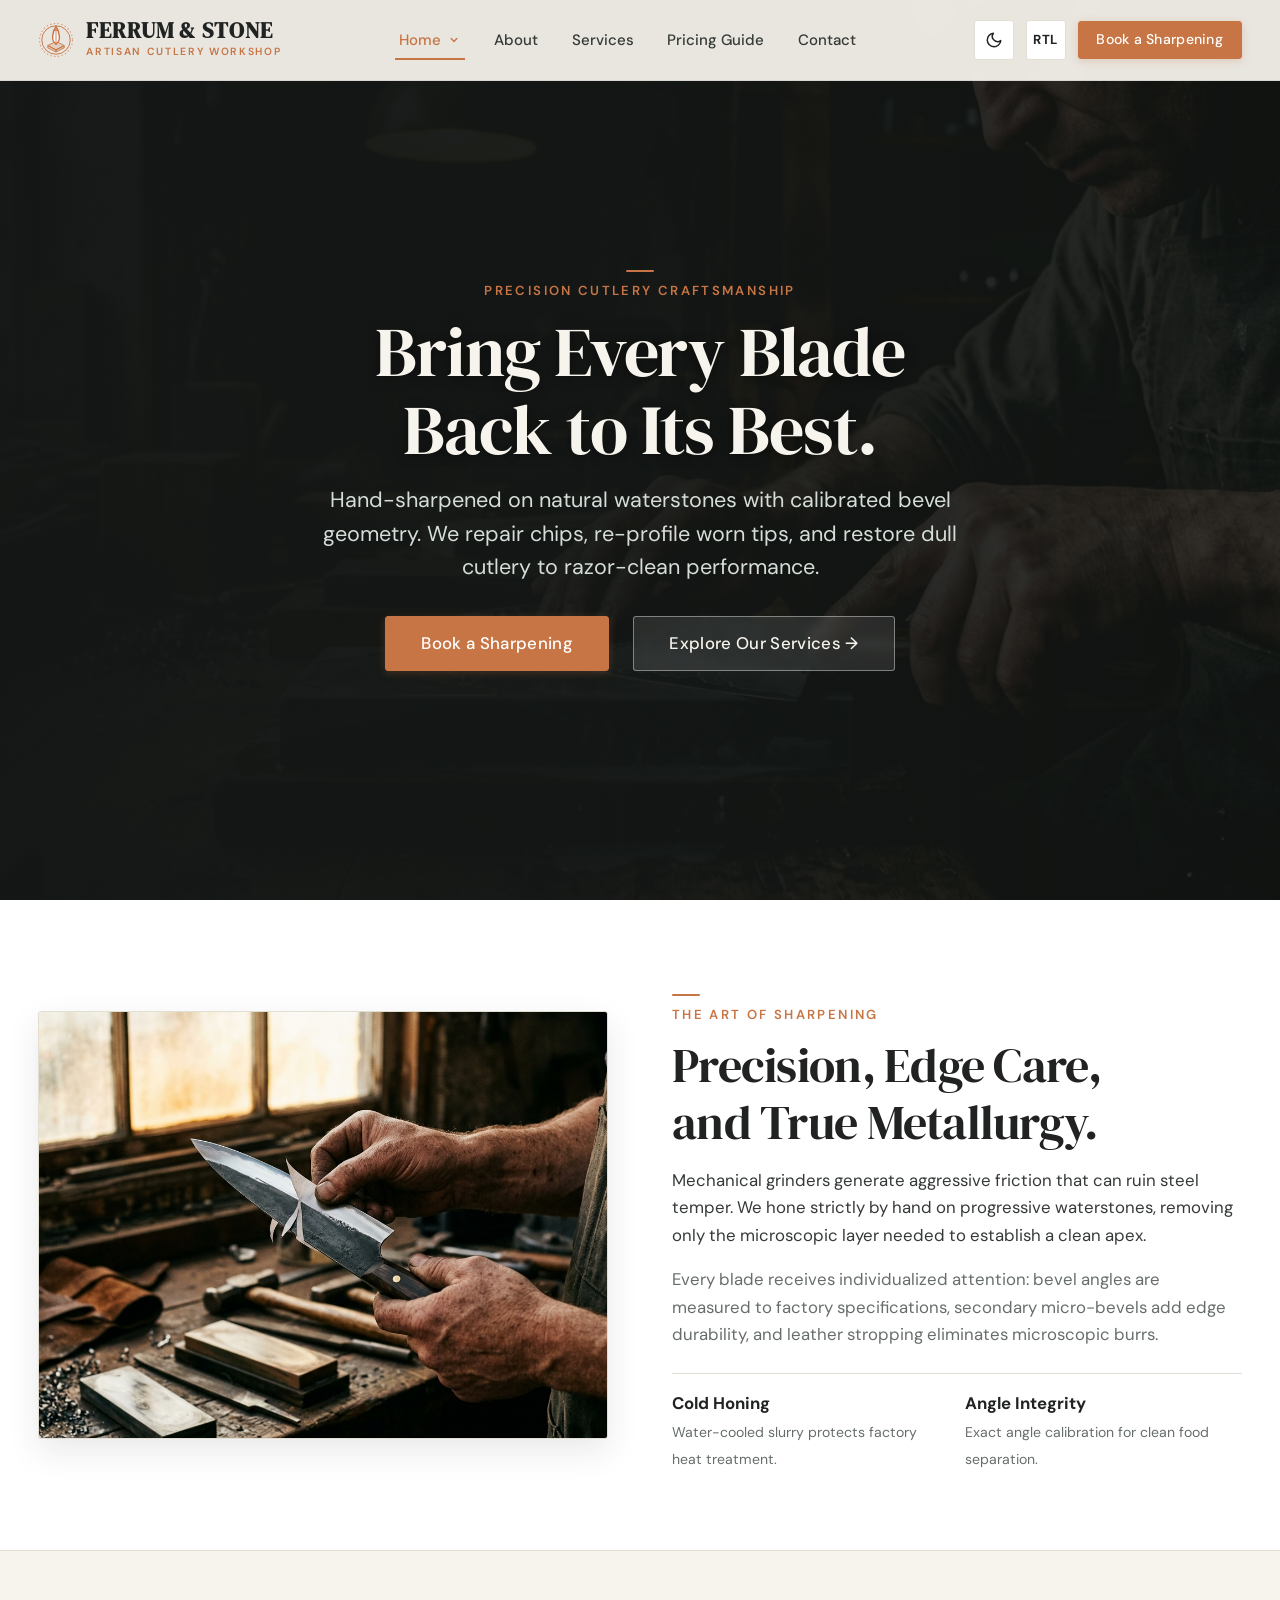
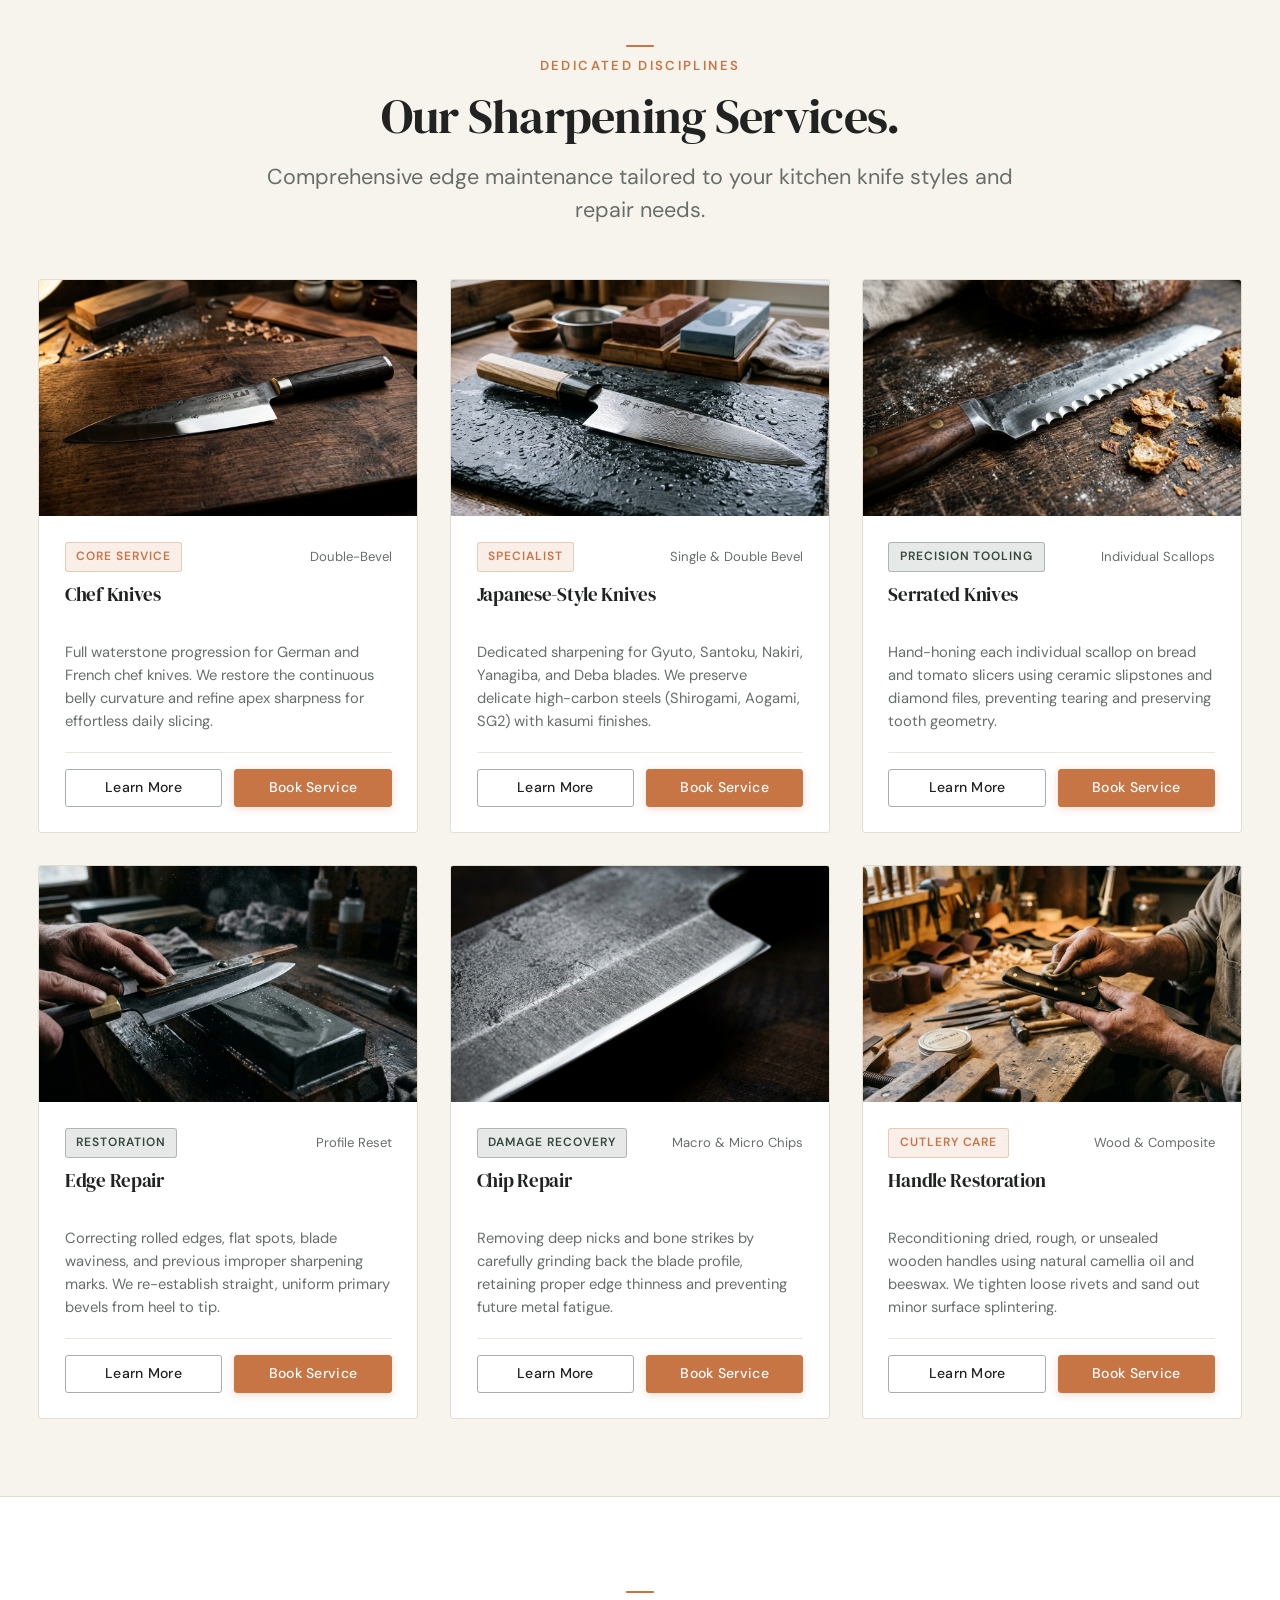
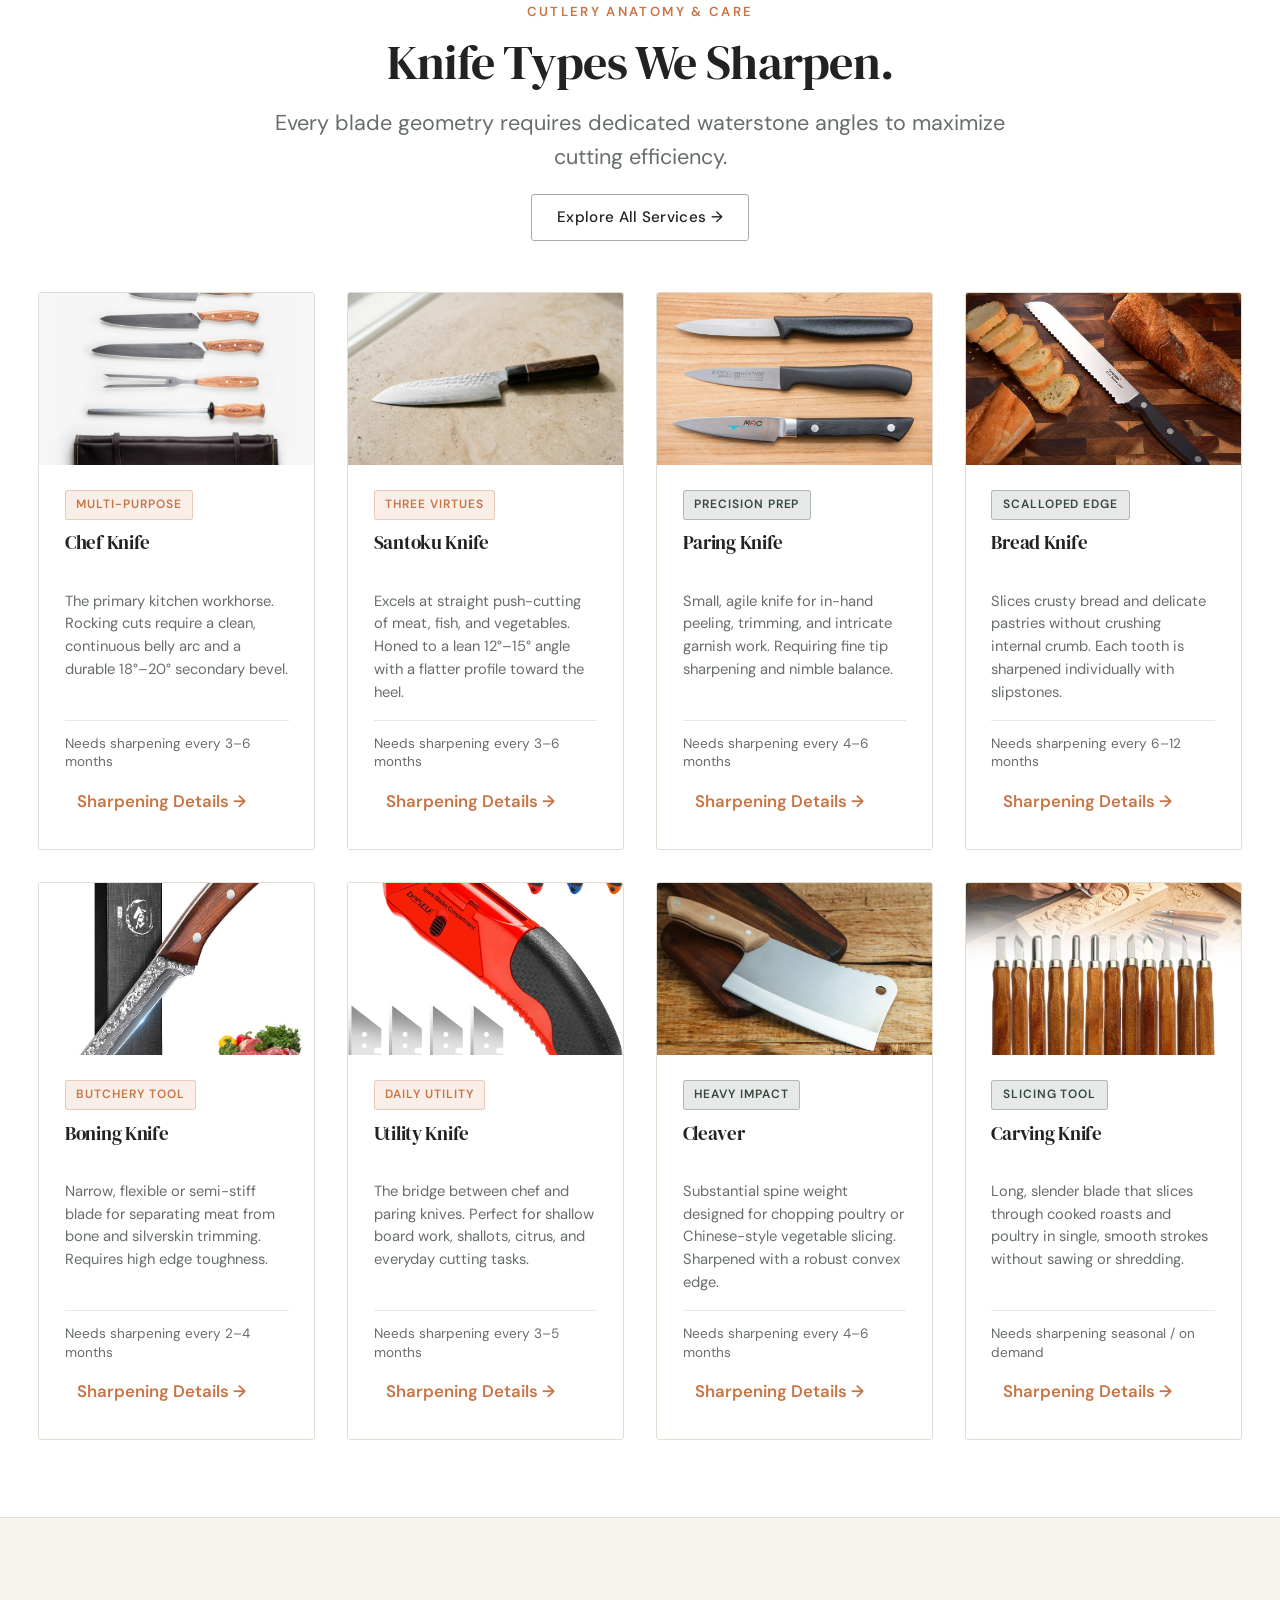
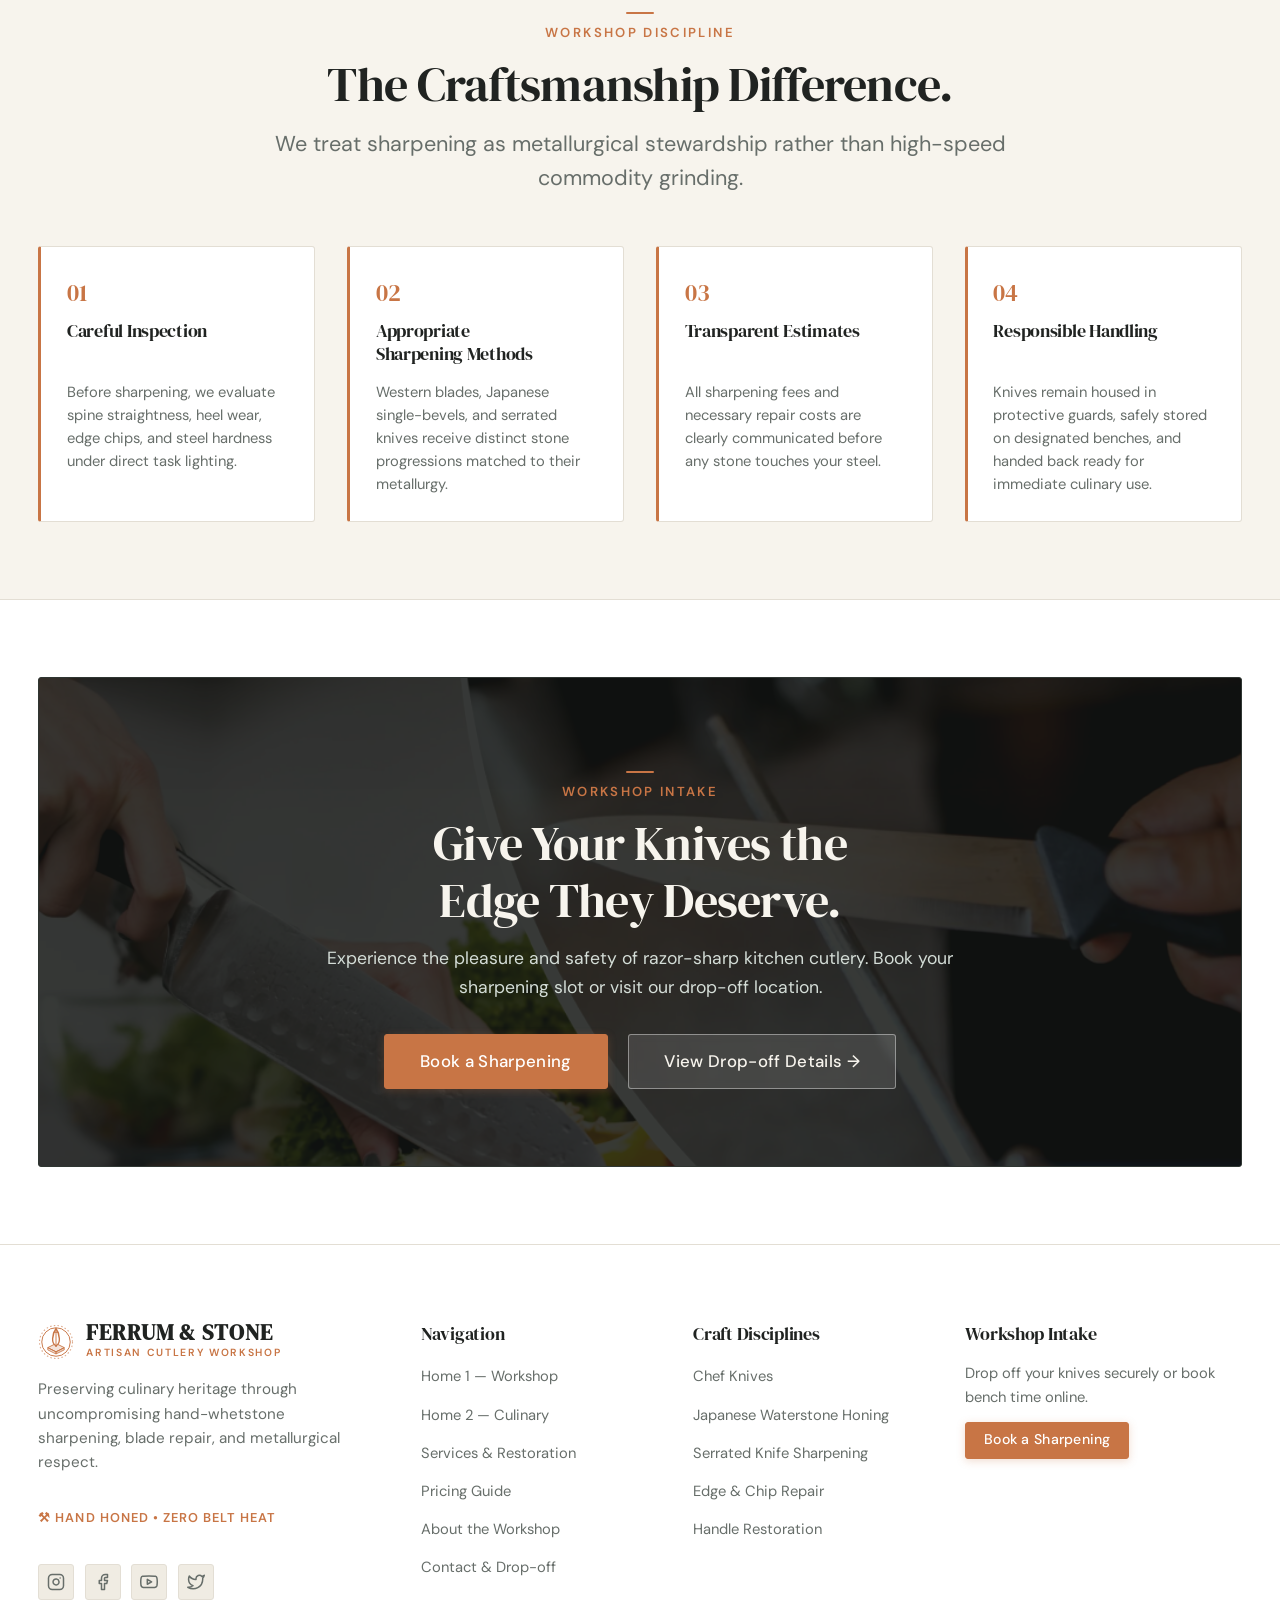
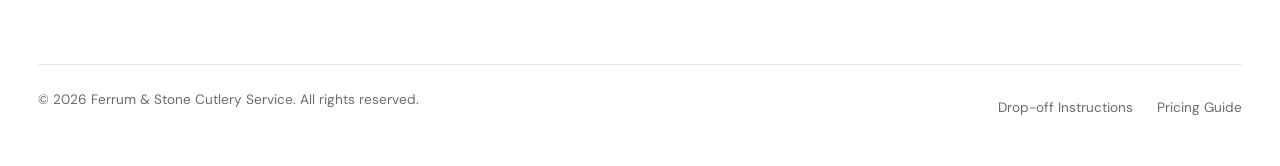
==== commit ff193669: "first commit" ====
--- a/index.html
+++ b/index.html
@@ -69,9 +69,9 @@
                 <a href="home-2.html" class="dropdown-item" role="menuitem">Home 2 — Culinary Edition</a>
               </div>
             </li>
+            <li><a href="about.html" class="nav-link">About</a></li>
             <li><a href="services.html" class="nav-link">Services</a></li>
             <li><a href="pricing.html" class="nav-link">Pricing Guide</a></li>
-            <li><a href="about.html" class="nav-link">About</a></li>
             <li><a href="contact.html" class="nav-link">Contact</a></li>
           </ul>
         </div>
@@ -144,9 +144,9 @@
           <a href="home-2.html" class="mobile-sub-link">Home 2 — Culinary Edition</a>
         </div>
       </div>
+      <a href="about.html" class="mobile-nav-link">About</a>
       <a href="services.html" class="mobile-nav-link">Services</a>
       <a href="pricing.html" class="mobile-nav-link">Pricing Guide</a>
-      <a href="about.html" class="mobile-nav-link">About</a>
       <a href="contact.html" class="mobile-nav-link">Contact</a>
     </div>
 
--- a/css/design-system.css
+++ b/css/design-system.css
@@ -128,6 +128,8 @@
   font-size: 16px;
   scroll-behavior: smooth;
   -webkit-text-size-adjust: 100%;
+  overflow-x: hidden;
+  max-width: 100%;
 }
 
 body {
@@ -140,6 +142,8 @@
   display: flex;
   flex-direction: column;
   overflow-x: hidden;
+  max-width: 100%;
+  width: 100%;
   transition: background-color var(--transition-normal), color var(--transition-normal);
   -webkit-font-smoothing: antialiased;
   -moz-osx-font-smoothing: grayscale;
@@ -235,7 +239,8 @@
 
 .eyebrow {
   display: inline-flex;
-  align-items: center;
+  flex-direction: column;
+  align-items: flex-start;
   gap: 0.5rem;
   width: fit-content;
   max-width: fit-content;
@@ -250,14 +255,19 @@
 
 .eyebrow::before {
   content: "";
-  display: inline-block;
-  width: 20px;
-  height: 1.5px;
+  display: block;
+  width: 28px;
+  height: 2px;
   background-color: var(--color-copper);
+  border-radius: 1px;
+}
+
+[dir="rtl"] .eyebrow {
+  align-items: flex-start;
 }
 
 [dir="rtl"] .eyebrow::before {
-  /* In RTL, before pseudo element automatically appears on the right */
+  /* Aligns automatically with flex column */
 }
 
 /* --------------------------------------------------------------------------
@@ -290,7 +300,7 @@
   font-size: 0.95rem;
   font-weight: 500;
   letter-spacing: 0.02em;
-  line-height: 1.2;
+  line-height: 1.25;
   border-radius: var(--radius-sm);
   cursor: pointer;
   white-space: nowrap;
@@ -298,6 +308,15 @@
   border: 1px solid transparent;
   user-select: none;
   text-align: center;
+  max-width: 100%;
+  box-sizing: border-box;
+}
+
+@media (max-width: 640px) {
+  .btn {
+    white-space: normal;
+    text-align: center;
+  }
 }
 
 .btn-primary {
--- a/css/layout.css
+++ b/css/layout.css
@@ -645,11 +645,20 @@
 
 .page-intro-meta {
   display: flex;
-  align-items: center;
-  justify-content: space-between;
-  flex-wrap: wrap;
-  gap: 1rem;
+  align-items: flex-start;
+  flex-direction: column;
+  gap: 0.5rem;
   margin-bottom: var(--space-sm);
+  max-width: 100%;
+}
+
+@media (min-width: 580px) {
+  .page-intro-meta {
+    flex-direction: row;
+    align-items: center;
+    justify-content: space-between;
+    gap: 1rem;
+  }
 }
 
 .page-intro-desc {
@@ -658,6 +667,46 @@
   color: var(--text-muted);
   line-height: 1.6;
   margin-bottom: 0;
+}
+
+/* Page Intro Split Grid for Inner Pages Hero */
+.page-intro-grid {
+  display: grid;
+  grid-template-columns: 1fr;
+  gap: clamp(1.75rem, 3.5vw, 3.5rem);
+  align-items: center;
+  width: 100%;
+  padding-top: clamp(2rem, 3.5vw, 3rem);
+  padding-bottom: clamp(2rem, 3.5vw, 3rem);
+}
+
+@media (min-width: 900px) {
+  .page-intro-grid {
+    grid-template-columns: 1.25fr 0.85fr;
+  }
+}
+
+.page-intro-grid .page-intro-inner {
+  padding: 0;
+}
+
+.page-intro-media {
+  position: relative;
+  border-radius: var(--radius-sm);
+  overflow: hidden;
+  box-shadow: var(--shadow-md);
+  border: 1px solid var(--border-light);
+  background-color: var(--bg-surface);
+  aspect-ratio: 16 / 10;
+  max-height: 280px;
+  width: 100%;
+}
+
+.page-intro-media img {
+  width: 100%;
+  height: 100%;
+  object-fit: cover;
+  display: block;
 }
 
 @media (max-width: 768px) {
@@ -912,6 +961,57 @@
   margin-top: auto;
 }
 
+/* Dedicated Disciplines (Homepage 1) Consistent CTA Alignment */
+#sharpeningServices .services-grid,
+.services-grid {
+  align-items: stretch;
+}
+
+#sharpeningServices .feature-card,
+.services-grid .feature-card {
+  display: flex;
+  flex-direction: column;
+  height: 100%;
+}
+
+#sharpeningServices .feature-card-content,
+.services-grid .feature-card-content {
+  display: flex;
+  flex-direction: column;
+  flex: 1 1 auto;
+}
+
+#sharpeningServices .feature-card-desc,
+.services-grid .feature-card-desc {
+  flex: 1 1 auto;
+  margin-bottom: 1.25rem;
+}
+
+#sharpeningServices .feature-card-footer,
+.services-grid .feature-card-footer {
+  margin-top: auto;
+  display: flex;
+  flex-direction: row;
+  align-items: stretch;
+  justify-content: space-between;
+  gap: 0.75rem;
+  padding-top: 1rem;
+  border-top: 1px solid var(--border-subtle);
+  width: 100%;
+}
+
+#sharpeningServices .feature-card-footer .btn,
+.services-grid .feature-card-footer .btn {
+  flex: 1 1 0;
+  display: inline-flex;
+  align-items: center;
+  justify-content: center;
+  text-align: center;
+  white-space: nowrap;
+  padding-inline: 0.75rem;
+  margin-top: 0;
+}
+
 /* Horizontal Craft Difference Grid */
 .craft-pillars-grid {
   display: grid;
@@ -1267,6 +1367,10 @@
 .pricing-section {
   padding: clamp(3.5rem, 6vw, 6rem) 0;
   border-bottom: 1px solid var(--border-light);
+  width: 100%;
+  max-width: 100%;
+  box-sizing: border-box;
+  overflow-x: clip;
 }
 
 .pricing-section--surface {
@@ -1314,11 +1418,13 @@
 /* Editorial Price Table */
 .editorial-price-table-wrap {
   width: 100%;
-  overflow-x: hidden;
+  overflow-x: auto;
+  -webkit-overflow-scrolling: touch;
 }
 
 .editorial-price-table {
   width: 100%;
+  min-width: 640px;
   border-collapse: separate;
   border-spacing: 0;
   text-align: start;
@@ -1352,8 +1458,6 @@
   vertical-align: middle;
   font-size: 0.94rem;
   color: var(--text-body);
-  overflow-wrap: anywhere;
-  word-break: break-word;
   transition: background-color var(--transition-fast);
 }
 
@@ -1377,6 +1481,7 @@
   display: flex;
   align-items: center;
   gap: 0.85rem;
+  min-width: 175px;
 }
 
 .knife-table-thumb {
@@ -1394,13 +1499,17 @@
   font-size: 1.12rem;
   color: var(--text-primary);
   font-weight: 600;
-  line-height: 1.2;
+  line-height: 1.25;
+  white-space: nowrap;
+  word-break: normal;
+  overflow-wrap: normal;
 }
 
 .knife-service-cell {
   font-size: 0.88rem;
   color: var(--text-muted);
   line-height: 1.5;
+  min-width: 170px;
 }
 
 .knife-time-badge {
@@ -1420,6 +1529,7 @@
   flex-direction: column;
   gap: 0.25rem;
   align-items: flex-start;
+  min-width: 125px;
 }
 
 .demo-price-val {
@@ -1442,8 +1552,58 @@
   white-space: nowrap;
 }
 
+/* Tablet & iPad Viewport Optimization (641px - 860px) */
+@media (min-width: 641px) and (max-width: 860px) {
+  .editorial-price-table th,
+  .editorial-price-table td {
+    padding: 0.85rem 0.65rem;
+  }
+
+  .knife-table-thumb {
+    width: 44px;
+    height: 34px;
+  }
+
+  .knife-type-with-thumb {
+    gap: 0.55rem;
+    min-width: 155px;
+  }
+
+  .knife-name-cell {
+    font-size: 0.98rem;
+    white-space: nowrap;
+  }
+
+  .knife-service-cell {
+    font-size: 0.84rem;
+    min-width: 150px;
+  }
+
+  .knife-time-badge {
+    font-size: 0.75rem;
+    padding: 0.2rem 0.45rem;
+  }
+
+  .demo-price-wrap {
+    min-width: 115px;
+  }
+
+  .demo-price-val {
+    font-size: 1.05rem;
+  }
+
+  .demo-price-tag {
+    font-size: 0.65rem;
+    padding: 0.15rem 0.4rem;
+  }
+}
+
 /* Responsive Table: Mobile Card Transformation (down to 200px) */
-@media (max-width: 680px) {
+@media (max-width: 640px) {
+  .editorial-price-table-wrap {
+    overflow-x: visible;
+  }
+
   .editorial-price-table thead {
     display: none;
   }
@@ -1454,12 +1614,14 @@
   .editorial-price-table td {
     display: block;
     width: 100%;
+    min-width: 0;
   }
 
   .editorial-price-table {
     border: none;
     background: transparent;
     box-shadow: none;
+    min-width: 0;
   }
 
   .editorial-price-table tr {
@@ -1507,6 +1669,23 @@
   .editorial-price-table td[data-label="Knife Type"]::before {
     display: none;
   }
+
+  .knife-type-with-thumb {
+    min-width: 0;
+    width: 100%;
+  }
+
+  .knife-name-cell {
+    white-space: normal;
+  }
+
+  .knife-service-cell {
+    min-width: 0;
+  }
+
+  .demo-price-wrap {
+    min-width: 0;
+  }
 }
 
 @media (max-width: 320px) {
@@ -1648,7 +1827,6 @@
   overflow: hidden;
   display: flex;
   flex-direction: column;
-  justify-content: space-between;
   height: 100%;
   transition: border-color var(--transition-normal), transform var(--transition-normal);
 }
@@ -1658,11 +1836,16 @@
   transform: translateY(-2px);
 }
 
+.repair-card-body {
+  padding: clamp(1.25rem, 2.5vw, 1.85rem);
+  display: flex;
+  flex-direction: column;
+  flex: 1 1 auto;
+}
+
 .repair-card-header {
   display: flex;
   flex-direction: column;
-  flex: 1 1 auto;
-  margin-bottom: 1rem;
 }
 
 .repair-card-subtitle {
@@ -1682,7 +1865,7 @@
   line-height: 1.25;
   color: var(--text-primary);
   margin-bottom: 0.5rem;
-  min-height: 2.75rem;
+  min-height: 2.5rem;
   display: flex;
   align-items: center;
 }
@@ -1692,6 +1875,7 @@
   color: var(--text-muted);
   line-height: 1.6;
   margin-bottom: 1.25rem;
+  min-height: 4.8rem;
 }
 
 .repair-scope-list {
@@ -1710,6 +1894,7 @@
   gap: 0.65rem;
   font-size: 0.88rem;
   color: var(--text-primary);
+  min-height: 2.2rem;
 }
 
 .repair-scope-bullet {
@@ -1730,6 +1915,8 @@
   display: flex;
   flex-direction: column;
   gap: 0.25rem;
+  min-height: 4.2rem;
+  justify-content: center;
 }
 
 .repair-card-quote-box strong {
@@ -1899,9 +2086,12 @@
 /* Section 6: Request a Quote Layout & Form */
 .quote-layout {
   display: grid;
-  grid-template-columns: 1fr;
+  grid-template-columns: minmax(0, 1fr);
   gap: clamp(2rem, 5vw, 4rem);
   align-items: start;
+  width: 100%;
+  max-width: 100%;
+  box-sizing: border-box;
 }
 
 @media (min-width: 900px) {
@@ -1910,10 +2100,18 @@
   }
 }
 
+.quote-intro-panel {
+  width: 100%;
+  max-width: 100%;
+  min-width: 0;
+  box-sizing: border-box;
+}
+
 .quote-intro-panel p {
   color: var(--text-muted);
   line-height: 1.6;
   margin-bottom: 1rem;
+  overflow-wrap: break-word;
 }
 
 .quote-intro-img {
@@ -1942,6 +2140,10 @@
   font-size: 0.88rem;
   color: var(--text-body);
   line-height: 1.55;
+  width: 100%;
+  max-width: 100%;
+  box-sizing: border-box;
+  overflow-wrap: break-word;
 }
 
 .quote-workshop-quickinfo {
@@ -1950,15 +2152,31 @@
   border-top: 1px solid var(--border-light);
   display: flex;
   flex-direction: column;
-  gap: 0.65rem;
+  gap: 0.75rem;
+  width: 100%;
+  max-width: 100%;
+  min-width: 0;
+  box-sizing: border-box;
 }
 
 .quickinfo-row {
   display: flex;
-  align-items: center;
+  align-items: flex-start;
   gap: 0.65rem;
   font-size: 0.88rem;
   color: var(--text-muted);
+  width: 100%;
+  max-width: 100%;
+  min-width: 0;
+  box-sizing: border-box;
+}
+
+.quickinfo-row span {
+  flex: 1 1 auto;
+  min-width: 0;
+  overflow-wrap: break-word;
+  word-break: normal;
+  line-height: 1.45;
 }
 
 .quickinfo-icon {
@@ -1966,20 +2184,51 @@
   height: 16px;
   color: var(--color-copper);
   flex-shrink: 0;
+  margin-top: 2px;
 }
 
 .quote-form-panel {
   background-color: var(--bg-surface);
   border: 1px solid var(--border-light);
   border-radius: var(--radius-sm);
-  padding: clamp(1.5rem, 3.5vw, 2.5rem);
+  padding: clamp(1.25rem, 3.5vw, 2.5rem);
   box-shadow: var(--shadow-sm);
+  width: 100%;
+  max-width: 100%;
+  min-width: 0;
+  box-sizing: border-box;
 }
 
 .quote-form-grid {
   display: grid;
-  grid-template-columns: 1fr;
+  grid-template-columns: minmax(0, 1fr);
   gap: 1.15rem;
+  width: 100%;
+  max-width: 100%;
+  min-width: 0;
+  box-sizing: border-box;
+}
+
+#btnSubmitQuote {
+  white-space: normal;
+  text-align: center;
+  width: 100%;
+  max-width: 100%;
+  padding: 0.85rem 1rem;
+  line-height: 1.35;
+  box-sizing: border-box;
+}
+
+@media (max-width: 480px) {
+  .quote-form-panel {
+    padding: 1.25rem 1rem;
+  }
+  .quote-prototype-callout {
+    padding: 0.85rem 1rem;
+  }
+  .quickinfo-row {
+    font-size: 0.84rem;
+  }
 }
 
 .form-group {
@@ -2215,20 +2464,51 @@
   align-items: center;
 }
 
+.contact-info-card > div:first-child > p,
+.dropoff-card > div:first-child > p,
+.contact-card-intro {
+  font-size: 0.92rem;
+  color: var(--text-muted);
+  line-height: 1.55;
+  margin-top: 0;
+  margin-bottom: 1.5rem;
+  min-height: 3.1rem;
+}
+
 .contact-info-list {
   list-style: none;
   padding: 0;
-  margin: 1.25rem 0 0 0;
+  margin: 0;
   display: flex;
   flex-direction: column;
   gap: 1.25rem;
   flex: 1 1 auto;
+  width: 100%;
 }
 
 .contact-info-item {
   display: flex;
   align-items: flex-start;
   gap: 1rem;
+  min-height: 3.6rem;
+}
+
+@media (min-width: 640px) {
+  .contact-info-card .contact-card-intro {
+    min-height: 3.1rem;
+  }
+
+  .contact-info-list > .contact-info-item:nth-child(1) {
+    min-height: 4rem;
+  }
+
+  .contact-info-list > .contact-info-item:nth-child(2) {
+    min-height: 3.5rem;
+  }
+
+  .contact-info-list > .contact-info-item:nth-child(3) {
+    min-height: 3.5rem;
+  }
 }
 
 .contact-info-icon {
@@ -2236,7 +2516,7 @@
   height: 22px;
   color: var(--color-copper);
   flex-shrink: 0;
-  margin-top: 3px;
+  margin-top: 2px;
 }
 
 .contact-info-label {
@@ -2247,6 +2527,19 @@
   color: var(--text-muted);
   display: block;
   margin-bottom: 0.25rem;
+  line-height: 1.2;
+}
+
+.contact-card-footer-note,
+.dropoff-card-footer-note {
+  margin-top: auto;
+  padding-top: 1rem;
+  border-top: 1px solid var(--border-subtle);
+  font-size: 0.85rem;
+  color: var(--text-muted);
+  min-height: 3.25rem;
+  display: flex;
+  align-items: center;
 }
 
 /* Drop-off Steps & Instructions */
@@ -2270,16 +2563,41 @@
 .dropoff-step-list {
   list-style: none;
   padding: 0;
-  margin: 1.25rem 0 0 0;
-  display: flex;
-  flex-direction: column;
-  gap: 1rem;
+  margin: 0.5rem 0 0 0;
+  display: flex;
+  flex-direction: column;
+  gap: 1.15rem;
+  flex: 1 1 auto;
 }
 
 .dropoff-step-item {
   display: flex;
   align-items: flex-start;
   gap: 0.85rem;
+  min-height: 3.6rem;
+}
+
+@media (min-width: 640px) {
+  .dropoff-card > div:first-child > p {
+    min-height: 2.85rem;
+    margin-bottom: 1.25rem;
+  }
+
+  .dropoff-step-list > .dropoff-step-item:nth-child(1) {
+    min-height: 4.25rem;
+  }
+
+  .dropoff-step-list > .dropoff-step-item:nth-child(2) {
+    min-height: 5.25rem;
+  }
+
+  .dropoff-step-list > .dropoff-step-item:nth-child(3) {
+    min-height: 4.5rem;
+  }
+}
+
+.dropoff-card .contact-info-item {
+  min-height: 3.6rem;
 }
 
 .dropoff-step-badge {
@@ -2295,6 +2613,7 @@
   align-items: center;
   justify-content: center;
   flex-shrink: 0;
+  margin-top: 2px;
 }
 
 .dropoff-step-text {
@@ -2308,6 +2627,85 @@
   color: var(--text-primary);
 }
 
+/* Interactive Workshop Map Section */
+.map-container-card {
+  background-color: var(--bg-surface);
+  border: 1px solid var(--border-light);
+  border-radius: var(--radius-sm);
+  overflow: hidden;
+  box-shadow: var(--shadow-md);
+  margin-inline: auto;
+  max-width: 1040px;
+}
+
+.map-embed-wrapper {
+  position: relative;
+  width: 100%;
+  height: 400px;
+  background-color: var(--bg-surface-elevated);
+}
+
+.map-embed-wrapper iframe {
+  width: 100%;
+  height: 100%;
+  border: 0;
+  display: block;
+}
+
+[data-theme="dark"] .map-embed-wrapper iframe {
+  filter: contrast(0.95) brightness(0.85);
+}
+
+.map-info-bar {
+  display: flex;
+  flex-direction: column;
+  gap: 1.25rem;
+  padding: clamp(1.25rem, 2.5vw, 1.75rem);
+  background-color: var(--bg-surface-elevated);
+  border-top: 1px solid var(--border-light);
+}
+
+@media (min-width: 768px) {
+  .map-info-bar {
+    flex-direction: row;
+    align-items: center;
+    justify-content: space-between;
+    gap: 1.5rem;
+  }
+}
+
+.map-info-col {
+  display: flex;
+  align-items: flex-start;
+  gap: 0.85rem;
+  flex: 1 1 auto;
+}
+
+.map-info-col strong {
+  display: block;
+  font-family: var(--font-heading);
+  font-size: 1rem;
+  color: var(--text-primary);
+  margin-bottom: 0.2rem;
+}
+
+.map-info-col span {
+  display: block;
+  font-size: 0.88rem;
+  color: var(--text-muted);
+  line-height: 1.4;
+}
+
+.map-info-icon {
+  color: var(--color-copper);
+  flex-shrink: 0;
+  margin-top: 2px;
+}
+
+.map-info-actions {
+  flex-shrink: 0;
+}
+
 /* Section 4 & 5 Forms & Upload */
 .enquiry-form-card {
   background-color: var(--bg-surface);
@@ -2384,6 +2782,10 @@
   border-radius: var(--radius-sm);
   margin-top: 0.85rem;
   flex-wrap: wrap;
+}
+
+.selected-file-preview[hidden] {
+  display: none !important;
 }
 
 .selected-file-meta {
@@ -2781,9 +3183,30 @@
 .pricing-section-header .eyebrow,
 .about-section-header .eyebrow,
 .section-title-wrap .eyebrow,
-section header .eyebrow {
+section header .eyebrow,
+.section-intro-centered .eyebrow,
+.h1-hero-content .eyebrow,
+.closing-cta-content .eyebrow {
   margin-inline: auto !important;
-  display: inline-block !important;
+  display: inline-flex !important;
+  flex-direction: column !important;
+  align-items: center !important;
+  text-align: center !important;
+}
+
+.editorial-split .eyebrow,
+.about-manifesto-grid .eyebrow {
+  display: inline-flex !important;
+  flex-direction: column !important;
+  align-items: flex-start !important;
+  text-align: left !important;
+  margin-inline: 0 !important;
+}
+
+[dir="rtl"] .editorial-split .eyebrow,
+[dir="rtl"] .about-manifesto-grid .eyebrow {
+  text-align: right !important;
+  align-items: flex-start !important;
 }
 
 .section-header .text-lead,
@@ -3083,7 +3506,12 @@
   display: flex;
   flex-direction: column;
   flex: 1 1 auto;
-  justify-content: space-between;
+}
+
+.whetstone-block-body > div:first-child {
+  display: flex;
+  flex-direction: column;
+  flex: 1 1 auto;
 }
 
 .whetstone-block-title {
@@ -3110,14 +3538,24 @@
   padding-top: 0.85rem;
   border-top: 1px solid var(--border-subtle);
   display: flex;
-  align-items: center;
-  justify-content: space-between;
-  font-size: 0.82rem;
+  flex-direction: column;
+  gap: 0.35rem;
+}
+
+.whetstone-metric-label {
+  font-size: 0.72rem;
+  font-weight: 700;
+  letter-spacing: 0.08em;
+  text-transform: uppercase;
+  color: var(--text-muted);
+  line-height: 1.2;
 }
 
 .whetstone-metric-tag {
   color: var(--color-copper);
   font-weight: 600;
+  font-size: 0.88rem;
+  line-height: 1.35;
 }
 
 /* --------------------------------------------------------------------------
